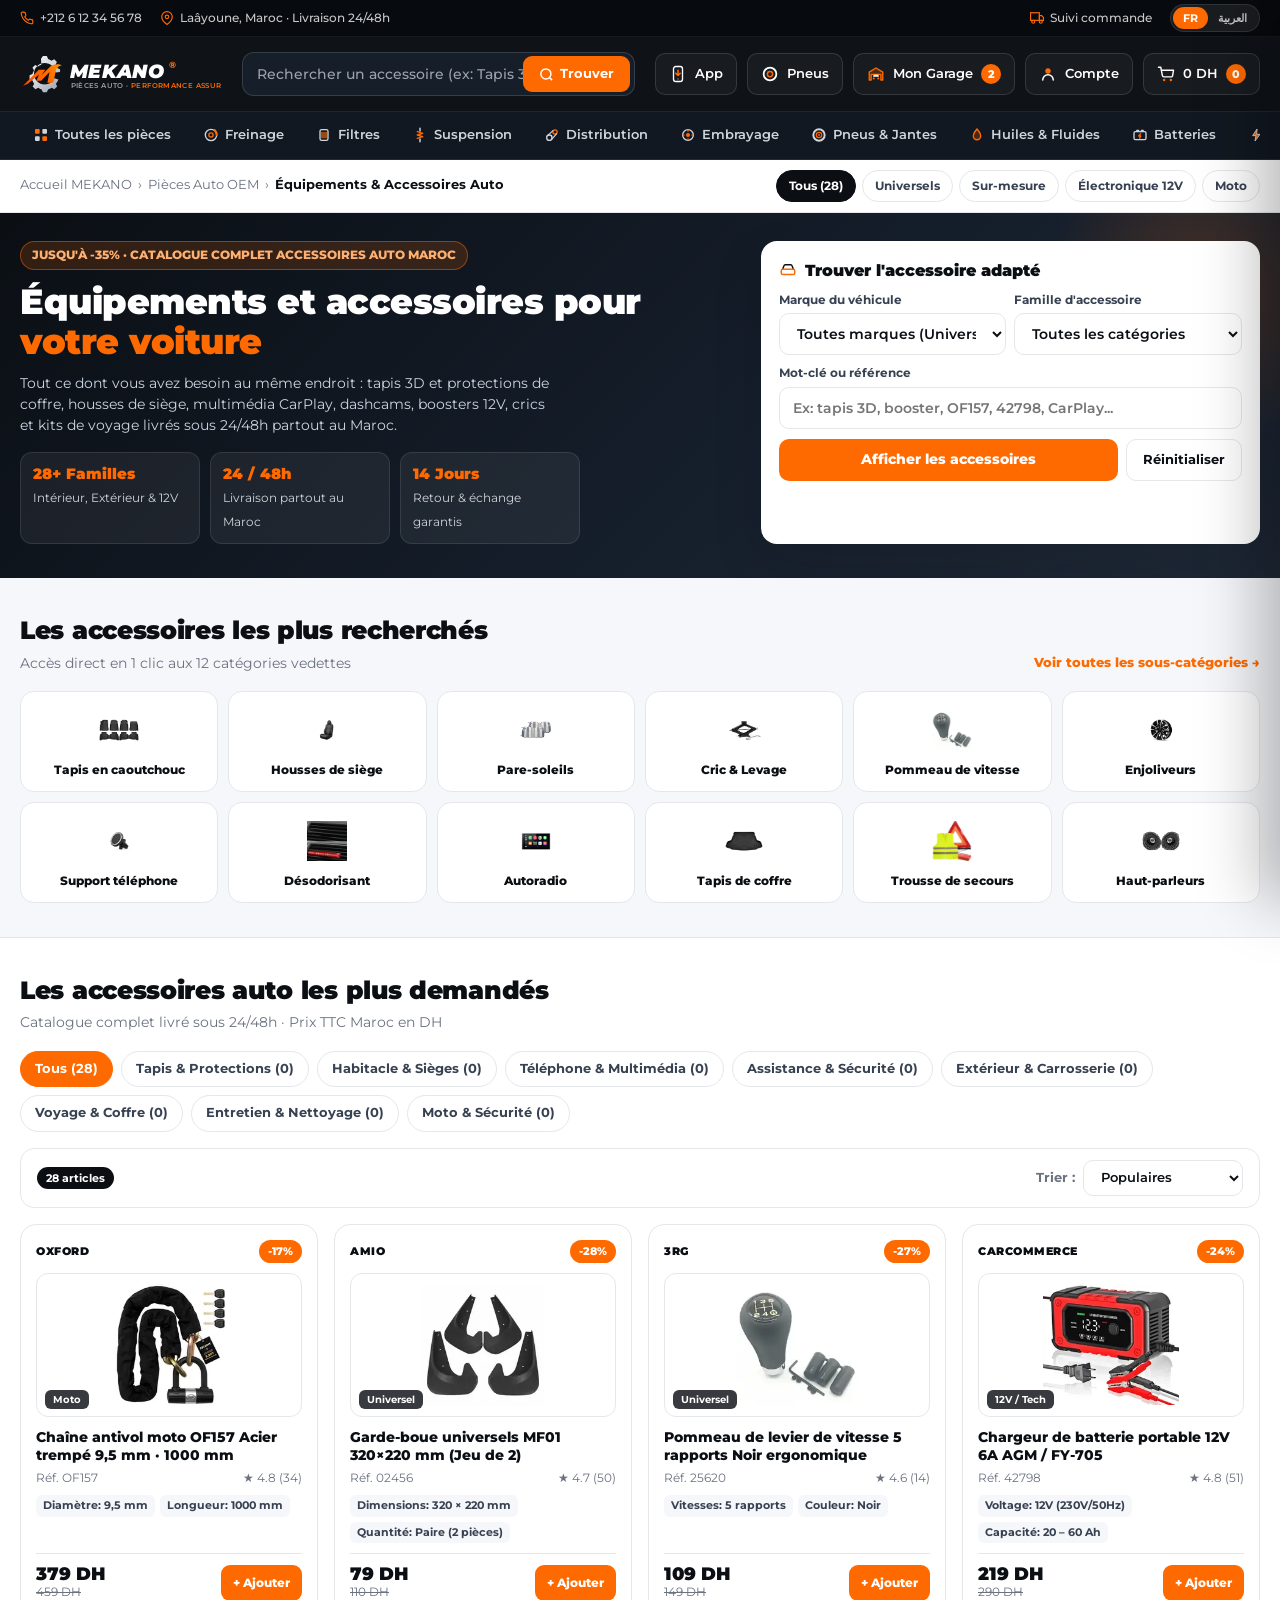
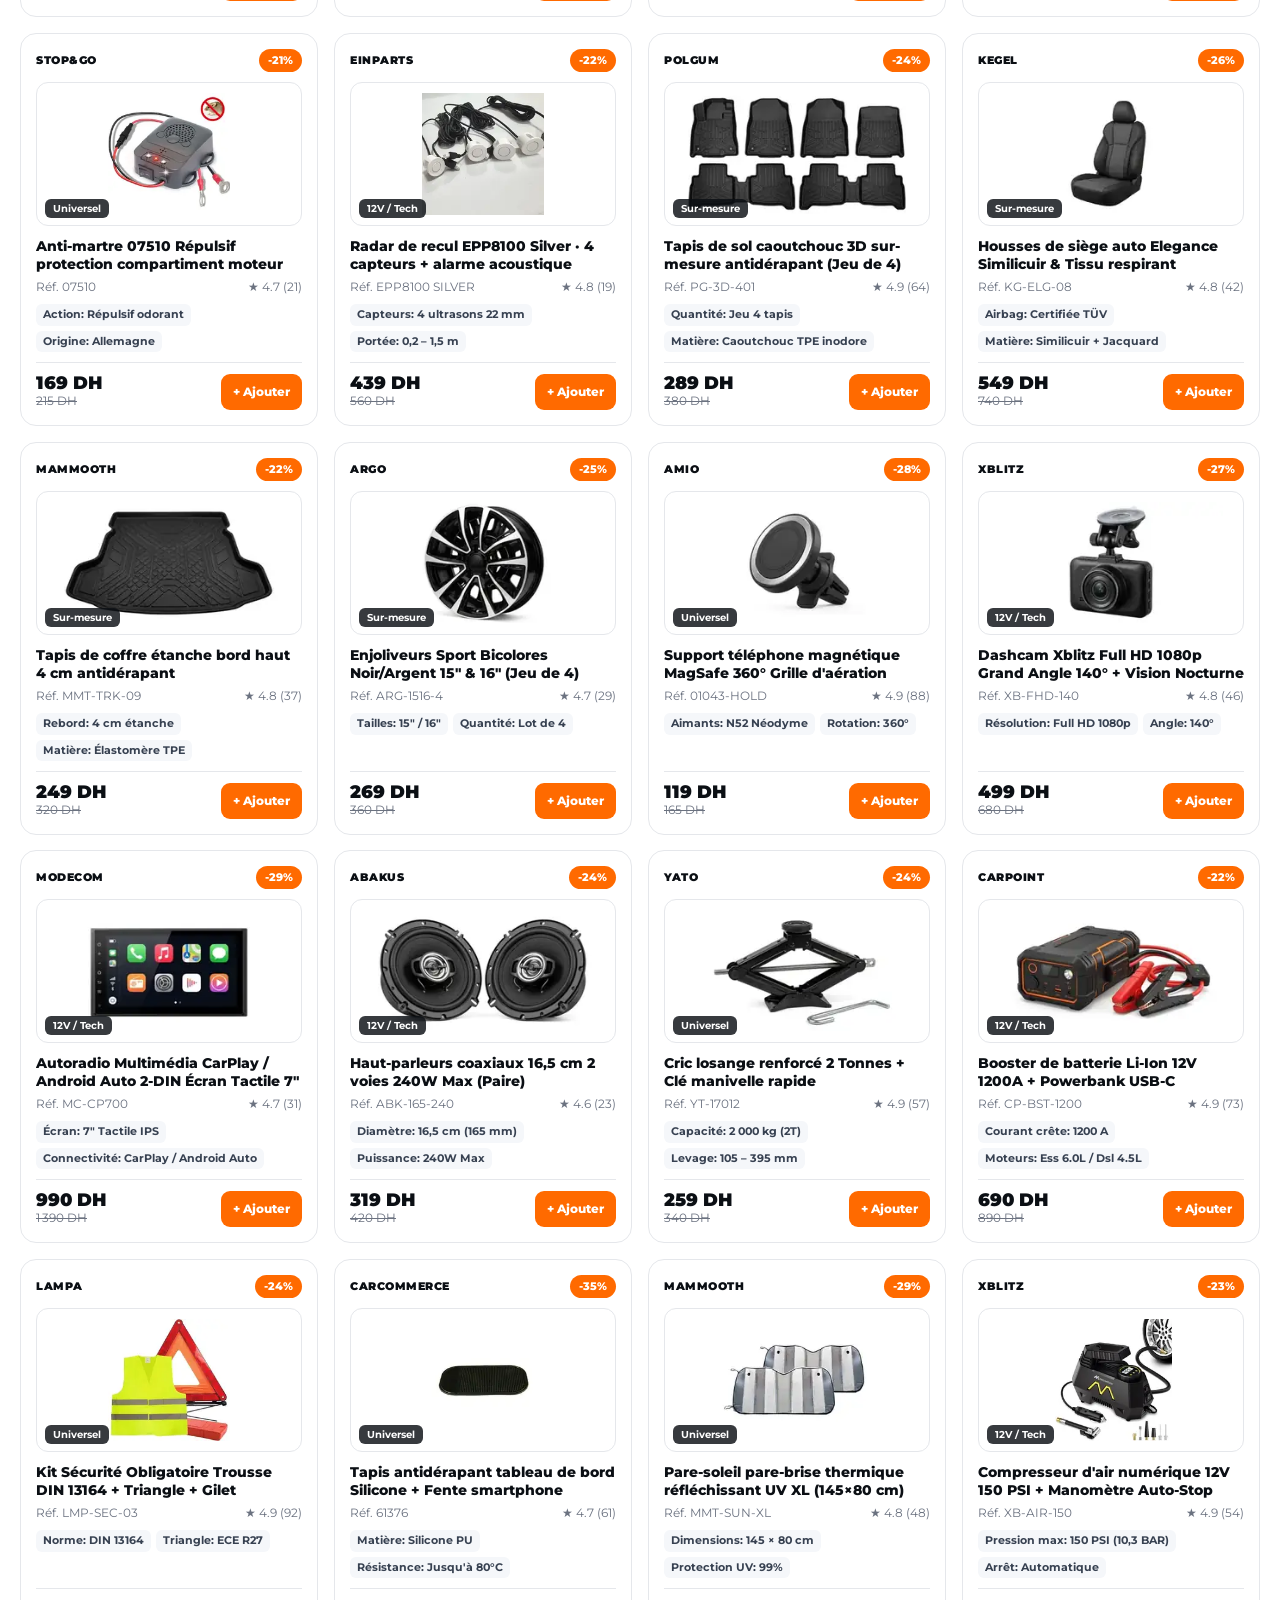
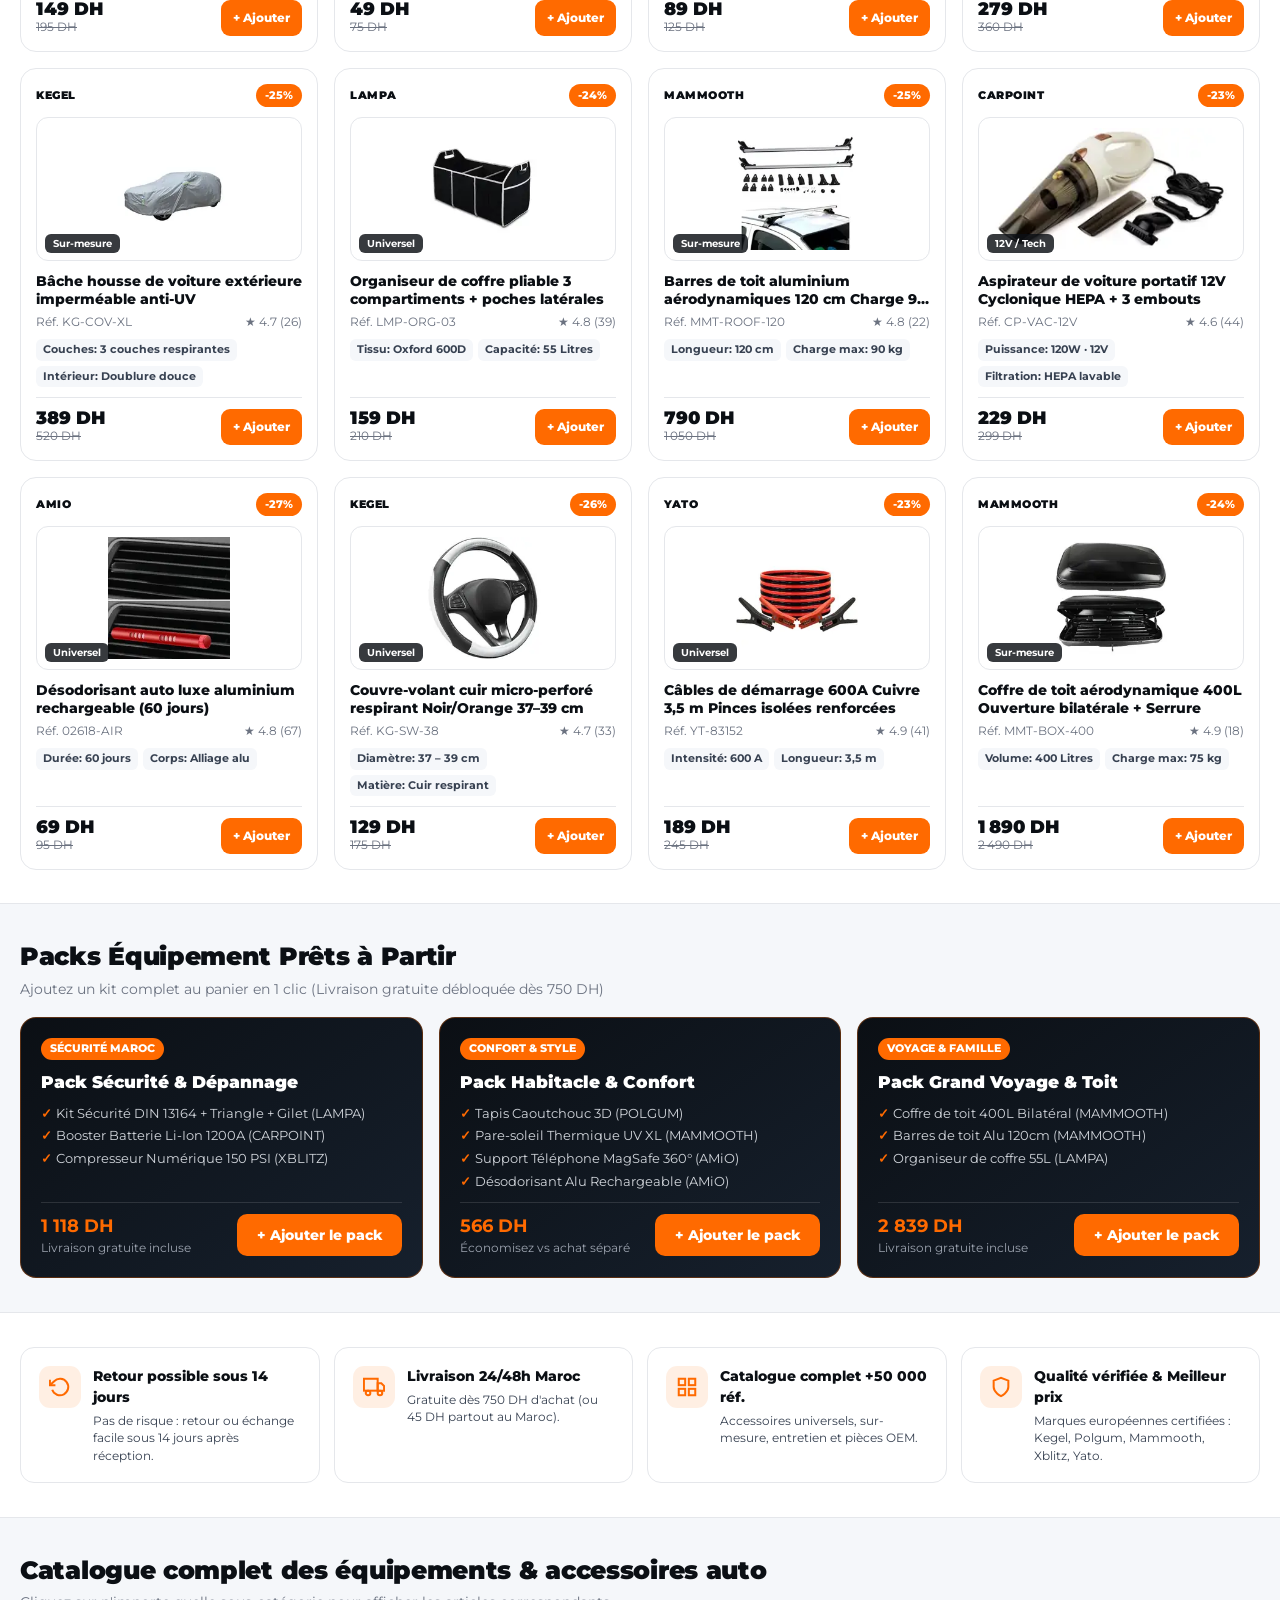
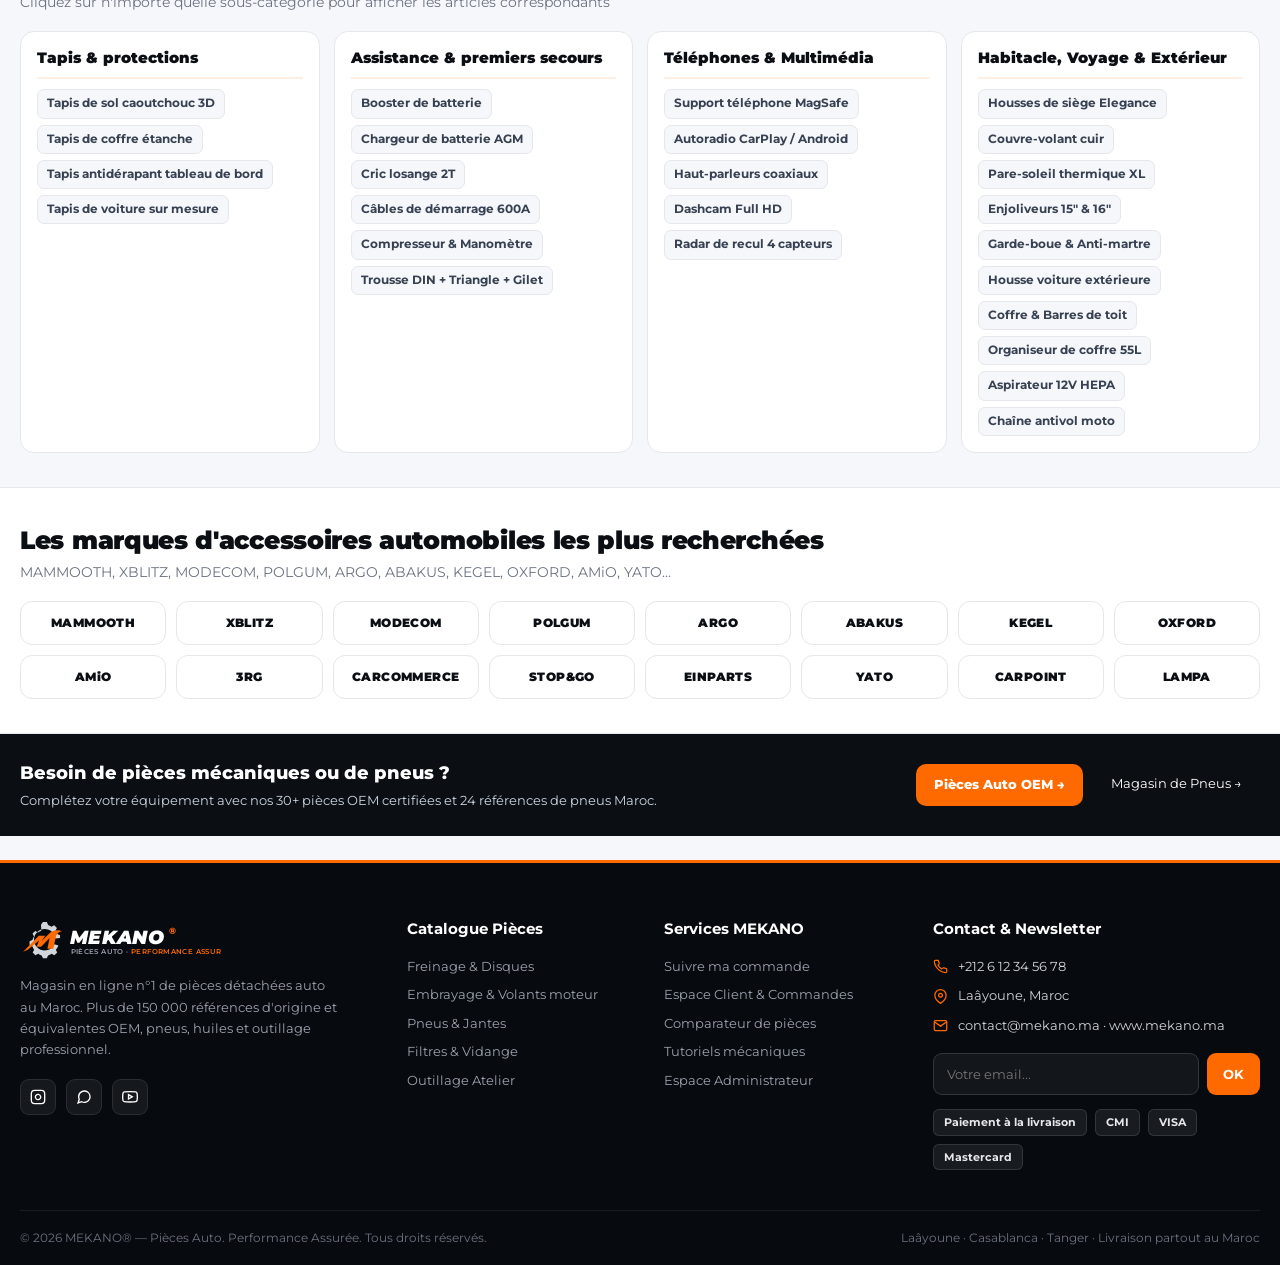
==== accessoires.html @ feb7907d "Add files via upload" ====
<!DOCTYPE html><html lang="fr" dir="ltr"><head><meta charset="UTF-8" /><meta name="viewport" content="width=device-width, initial-scale=1.0, viewport-fit=cover" /><title>MEKANO® Accessoires Auto — Équipements Voiture, Intérieur, Multimédia &amp; Sécurité Maroc</title><meta name="description" content="Boutique en ligne d'accessoires auto au Maroc MEKANO® : tapis caoutchouc 3D, housses de siège, autoradio CarPlay, dashcam, booster batterie, crics, coffres de toit et sécurité routière." /><meta name="theme-color" content="#0B0F14" /><meta name="mobile-web-app-capable" content="yes" /><meta name="apple-mobile-web-app-capable" content="yes" /><meta name="apple-mobile-web-app-status-bar-style" content="black-translucent" /><meta name="apple-mobile-web-app-title" content="MEKANO Accessoires" /><link rel="manifest" href="./manifest.webmanifest" /><link rel="icon" type="image/png" sizes="192x192" href="./assets/icon-192.png" /><link rel="apple-touch-icon" sizes="180x180" href="./assets/apple-touch-icon.png" /><link rel="preconnect" href="https://fonts.googleapis.com" /><link rel="preconnect" href="https://fonts.gstatic.com" crossorigin /><link href="https://fonts.googleapis.com/css2?family=Montserrat:ital,wght@0,400;0,500;0,600;0,700;0,800;0,900;1,800;1,900&family=Tajawal:wght@400;500;700;800&display=swap" rel="stylesheet" media="print" onload="this.media='all'" /><noscript><link href="https://fonts.googleapis.com/css2?family=Montserrat:wght@400;600;700;800;900&family=Tajawal:wght@400;500;700;800&display=swap" rel="stylesheet" /></noscript>
<style>:root{--orange:#FF6A00;--orange-hover:#E65C00;--orange-soft:rgba(255,106,0,0.11);--orange-glow:rgba(255,106,0,0.30);--dark:#0B0F14;--dark-2:#121821;--dark-3:#18212E;--dark-border:rgba(255,255,255,0.10);--bg:#F5F7FA;--surface:#FFFFFF;--text:#0B0F14;--text-2:#374151;--neutral:#6B7280;--border:#E5E7EB;--green:#16A34A;--success:#10B981;--blue:#2563EB;--red:#DC2626;--danger:#EF4444;--radius-sm:8px;--radius-md:12px;--radius-lg:16px;--radius-xl:20px;--shadow-sm:0 2px 8px rgba(11,15,20,0.05);--shadow-md:0 10px 28px rgba(11,15,20,0.08);--shadow-lg:0 20px 50px rgba(11,15,20,0.14);--container:1320px;--font-sans:'Montserrat',-apple-system,BlinkMacSystemFont,'Segoe UI',Roboto,sans-serif;--font-ar:'Tajawal','Montserrat',-apple-system,BlinkMacSystemFont,sans-serif;--ease:0.22s cubic-bezier(0.22,1,0.36,1)}*,*::before,*::after{box-sizing:border-box;margin:0;padding:0}html{scroll-behavior:smooth;-webkit-font-smoothing:antialiased}body{font-family:var(--font-sans);background:var(--bg);color:var(--text);line-height:1.5;overflow-x:hidden}html[dir="rtl"] body{font-family:var(--font-ar)}a{color:inherit;text-decoration:none}button,input,select{font:inherit;color:inherit}img{display:block;max-width:100%}.container{width:100%;max-width:var(--container);margin:0 auto;padding:0 20px}.subnav-ico{display:inline-flex;align-items:center;justify-content:center;width:16px;height:16px;flex-shrink:0}.subnav-ico svg{width:16px;height:16px;display:block}.topbar{background:#070A0E;color:rgba(255,255,255,0.78);font-size:12px;font-weight:500;border-bottom:1px solid rgba(255,255,255,0.06)}.topbar-inner{display:flex;align-items:center;justify-content:space-between;min-height:36px;gap:12px;flex-wrap:wrap}.topbar-left,.topbar-right{display:flex;align-items:center;gap:18px}.topbar-item{display:inline-flex;align-items:center;gap:6px;transition:color var(--ease);cursor:pointer}.topbar-item:hover{color:var(--orange)}.topbar-item svg{width:14px;height:14px;color:var(--orange);flex-shrink:0}.app-bonus-pill{background:rgba(255,106,0,0.16);color:#FF8A33;border:1px solid rgba(255,106,0,0.32);padding:2px 10px;border-radius:999px;font-size:11px;font-weight:700}.lang-toggle{display:inline-flex;background:rgba(255,255,255,0.08);border-radius:999px;padding:2px;border:1px solid rgba(255,255,255,0.10)}.lang-btn{border:none;background:transparent;color:rgba(255,255,255,0.72);font-size:11px;font-weight:700;padding:3px 10px;border-radius:999px;cursor:pointer;transition:all var(--ease)}.lang-btn.active{background:var(--orange);color:#FFFFFF}.navbar{position:sticky;top:0;z-index:120;background:rgba(11,15,20,0.98);backdrop-filter:blur(12px);border-bottom:1px solid var(--dark-border);transition:box-shadow var(--ease)}.navbar.scrolled{box-shadow:0 12px 30px rgba(0,0,0,0.38)}.navbar-main{display:flex;align-items:center;justify-content:space-between;height:74px;gap:20px}.brand-logo{display:inline-flex;align-items:center;flex-shrink:0}.brand-logo-svg{height:42px;width:auto;display:block}.header-search-wrap{flex:1;max-width:560px;position:relative}.header-search-form{display:flex;align-items:center;background:#161E29;border:1.5px solid rgba(255,255,255,0.14);border-radius:12px;height:44px;padding:0 4px 0 14px;transition:border-color var(--ease),box-shadow var(--ease)}.header-search-form:focus-within{border-color:var(--orange);box-shadow:0 0 0 3px rgba(255,106,0,0.18)}.header-search-input{flex:1;background:transparent;border:none;outline:none;color:#FFFFFF;font-size:13.5px;font-weight:500;min-width:0}.header-search-input::placeholder{color:#9CA3AF}.header-search-btn{height:36px;padding:0 16px;border:none;border-radius:9px;background:var(--orange);color:#FFFFFF;font-size:13px;font-weight:700;display:inline-flex;align-items:center;gap:6px;cursor:pointer;transition:background var(--ease)}.header-search-btn:hover{background:var(--orange-hover)}.search-autocomplete{position:absolute;top:calc(100% + 6px);left:0;right:0;background:var(--surface);border-radius:14px;box-shadow:0 22px 50px rgba(0,0,0,0.30);border:1px solid var(--border);z-index:160;display:none;overflow:hidden}.search-autocomplete.open{display:block}.ac-item{display:flex;align-items:center;gap:12px;padding:10px 14px;cursor:pointer;border-bottom:1px solid var(--bg);transition:background 0.15s ease}.ac-item:hover{background:var(--bg)}.ac-item img{width:42px;height:42px;object-fit:contain;border-radius:6px;background:#fff;border:1px solid var(--border);padding:3px}.ac-item-title{font-size:13px;font-weight:700;color:var(--dark)}.ac-item-meta{font-size:11.5px;color:var(--neutral)}.ac-item-price{margin-left:auto;font-size:13.5px;font-weight:800;color:var(--orange);white-space:nowrap}.nav-actions{display:flex;align-items:center;gap:10px;flex-shrink:0}.action-pill{position:relative;height:42px;padding:0 13px;border-radius:10px;border:1px solid rgba(255,255,255,0.12);background:rgba(255,255,255,0.04);color:#FFFFFF;display:inline-flex;align-items:center;gap:8px;font-size:13px;font-weight:600;cursor:pointer;transition:all var(--ease)}.action-pill:hover{border-color:var(--orange);background:rgba(255,106,0,0.14);color:#FFFFFF}.action-pill svg{width:18px;height:18px;color:var(--orange);flex-shrink:0}.badge-count{min-width:20px;height:20px;padding:0 6px;border-radius:999px;background:var(--orange);color:#FFFFFF;font-size:11px;font-weight:800;display:inline-flex;align-items:center;justify-content:center}.subnav{background:var(--dark-2);border-top:1px solid rgba(255,255,255,0.06)}.subnav-list{display:flex;align-items:center;gap:6px;overflow-x:auto;scrollbar-width:none;padding:7px 0;list-style:none}.subnav-list::-webkit-scrollbar{display:none}.subnav-link{display:inline-flex;align-items:center;gap:6px;padding:7px 13px;border-radius:8px;color:#D1D5DB;font-size:12.5px;font-weight:600;white-space:nowrap;transition:all 0.18s ease;cursor:pointer}.subnav-link:hover,.subnav-link.active{background:rgba(255,106,0,0.15);color:#FFFFFF}.subnav-link.promo{color:#FF8A33;font-weight:700}.mobile-menu-btn{display:none}.form-label{display:block;font-size:11.5px;font-weight:700;color:var(--text-2);margin-bottom:4px}.form-select,.form-input{width:100%;height:42px;padding:0 13px;border-radius:10px;border:1.5px solid var(--border);background:#FFFFFF;color:var(--dark);font-size:13.5px;font-weight:600;outline:none;transition:border-color var(--ease),box-shadow var(--ease)}.form-select:focus,.form-input:focus{border-color:var(--orange);box-shadow:0 0 0 3px rgba(255,106,0,0.14)}.btn-primary{height:42px;padding:0 20px;border:none;border-radius:10px;background:var(--orange);color:#FFFFFF;font-size:13.5px;font-weight:800;cursor:pointer;display:inline-flex;align-items:center;justify-content:center;gap:8px;transition:background var(--ease),transform var(--ease)}.btn-primary:hover{background:var(--orange-hover);transform:translateY(-1px)}.btn-ghost{height:42px;padding:0 16px;border:1.5px solid var(--border);border-radius:10px;background:#FFFFFF;color:var(--dark);font-size:13px;font-weight:700;cursor:pointer;display:inline-flex;align-items:center;justify-content:center;gap:6px;transition:border-color var(--ease),color var(--ease)}.btn-ghost:hover{border-color:var(--orange);color:var(--orange)}.badge-brand{display:inline-flex;padding:3px 9px;border-radius:999px;background:var(--dark);color:#fff;font-size:11px;font-weight:700}.badge-discount{display:inline-flex;padding:3px 9px;border-radius:999px;background:var(--orange);color:#fff;font-size:11px;font-weight:800}.modal-md{max-width:580px}.tab-bar{display:flex;gap:8px;border-bottom:1px solid var(--border);padding-bottom:12px;margin-bottom:16px;flex-wrap:wrap}.tab-pill{padding:8px 14px;border-radius:9px;border:1px solid var(--border);background:var(--bg);color:var(--text-2);font-size:12.5px;font-weight:700;cursor:pointer}.tab-pill.active{background:var(--dark);color:#FFFFFF;border-color:var(--dark)}.track-steps{display:grid;grid-template-columns:repeat(5,1fr);gap:8px;margin:18px 0}.track-step{background:var(--bg);border:1.5px solid var(--border);border-radius:10px;padding:10px 8px;text-align:center;font-size:11.5px;font-weight:700;color:var(--neutral)}.track-step.done{border-color:var(--orange);background:var(--orange-soft);color:var(--dark)}.track-step.current{border-color:var(--orange);background:var(--orange);color:#FFFFFF}.order-card-item{border:1px solid var(--border);border-radius:10px;padding:12px 14px;margin-bottom:10px;background:var(--bg)}.footer{background:#070A0E;color:#D1D5DB;padding-top:56px;margin-top:24px;border-top:3px solid var(--orange)}.footer-grid{display:grid;grid-template-columns:1.35fr 0.85fr 0.9fr 1.25fr;gap:34px;padding-bottom:40px;border-bottom:1px solid rgba(255,255,255,0.08)}.footer-about{font-size:13px;color:#9CA3AF;line-height:1.65;margin:14px 0 18px;max-width:320px}.social-row{display:flex;gap:10px}.social-btn{width:36px;height:36px;border-radius:9px;background:rgba(255,255,255,0.06);border:1px solid rgba(255,255,255,0.10);color:#FFFFFF;display:inline-flex;align-items:center;justify-content:center;transition:all var(--ease)}.social-btn:hover{background:var(--orange);border-color:var(--orange);transform:translateY(-2px)}.footer-heading{color:#FFFFFF;font-size:14.5px;font-weight:700;margin-bottom:16px}.footer-links{list-style:none;display:flex;flex-direction:column;gap:9px;font-size:13px}.footer-links a{color:#9CA3AF;transition:color 0.18s ease}.footer-links a:hover{color:var(--orange)}.contact-list{list-style:none;display:flex;flex-direction:column;gap:10px;font-size:13px;margin-bottom:18px}.contact-list li{display:flex;align-items:center;gap:10px}.contact-list svg{width:15px;height:15px;color:var(--orange);flex-shrink:0}.newsletter-form{display:flex;gap:8px}.newsletter-input{flex:1;height:42px;padding:0 13px;border-radius:9px;border:1px solid rgba(255,255,255,0.14);background:rgba(255,255,255,0.05);color:#FFFFFF;font-size:13px;outline:none}.newsletter-input:focus{border-color:var(--orange)}.newsletter-btn{height:42px;padding:0 16px;border:none;border-radius:9px;background:var(--orange);color:#FFFFFF;font-size:13px;font-weight:700;cursor:pointer}.payment-badges{display:flex;gap:8px;flex-wrap:wrap;margin-top:14px}.pay-chip{padding:4px 10px;border-radius:6px;background:rgba(255,255,255,0.07);border:1px solid rgba(255,255,255,0.12);font-size:11px;font-weight:700;color:#E5E7EB}.footer-bottom{padding:18px 0;display:flex;align-items:center;justify-content:space-between;flex-wrap:wrap;gap:12px;font-size:12px;color:#6B7280}.overlay{position:fixed;inset:0;background:rgba(11,15,20,0.65);backdrop-filter:blur(4px);z-index:200;opacity:0;visibility:hidden;transition:all 0.24s ease}.overlay.open{opacity:1;visibility:visible}.cart-drawer{position:fixed;top:0;right:0;width:100%;max-width:430px;height:100vh;background:var(--surface);z-index:210;display:flex;flex-direction:column;transform:translateX(100%);transition:transform 0.3s cubic-bezier(0.22,1,0.36,1);box-shadow:-20px 0 60px rgba(0,0,0,0.28)}html[dir="rtl"] .cart-drawer{right:auto;left:0;transform:translateX(-100%)}.cart-drawer.open{transform:translateX(0)}.drawer-header{padding:18px 22px;background:var(--dark);color:#FFFFFF;display:flex;align-items:center;justify-content:space-between}.drawer-title{font-size:16.5px;font-weight:800}.close-btn{width:34px;height:34px;border-radius:8px;border:1px solid rgba(255,255,255,0.18);background:transparent;color:#FFFFFF;font-size:18px;cursor:pointer;display:inline-flex;align-items:center;justify-content:center}.shipping-meter{padding:12px 22px;background:var(--bg);border-bottom:1px solid var(--border);font-size:12.5px;font-weight:600}.meter-track{height:6px;background:#E5E7EB;border-radius:999px;overflow:hidden;margin-top:7px}.meter-fill{height:100%;background:var(--orange);width:0%;transition:width 0.35s ease}.drawer-body{flex:1;overflow-y:auto;padding:18px 22px}.cart-item{display:flex;gap:13px;padding:13px 0;border-bottom:1px solid var(--border)}.cart-item-img{width:66px;height:66px;border-radius:10px;border:1px solid var(--border);padding:5px;object-fit:contain;background:#fff;flex-shrink:0}.cart-item-name{font-size:13px;font-weight:700;color:var(--dark);margin-bottom:3px}.cart-item-price{font-size:13.5px;font-weight:800;color:var(--orange);margin-bottom:8px}.qty-controls{display:inline-flex;align-items:center;border:1px solid var(--border);border-radius:8px;overflow:hidden}.qty-btn{width:28px;height:28px;border:none;background:var(--bg);font-weight:700;cursor:pointer}.qty-val{padding:0 10px;font-size:13px;font-weight:700}.remove-item{border:none;background:transparent;color:var(--neutral);font-size:12px;cursor:pointer;margin-left:10px}.drawer-footer{padding:18px 22px;border-top:1px solid var(--border);background:#FFFFFF}.subtotal-row{display:flex;justify-content:space-between;margin-bottom:14px;font-size:16px;font-weight:800}.modal{position:fixed;top:50%;left:50%;transform:translate(-50%,-48%) scale(0.96);width:calc(100% - 28px);max-width:680px;max-height:88vh;overflow-y:auto;background:var(--surface);border-radius:var(--radius-xl);z-index:220;padding:26px;box-shadow:0 30px 80px rgba(0,0,0,0.36);opacity:0;visibility:hidden;transition:all 0.24s ease}.modal.open{opacity:1;visibility:visible;transform:translate(-50%,-50%) scale(1)}.toast{position:fixed;bottom:24px;left:50%;transform:translateX(-50%) translateY(90px);background:var(--dark);color:#FFFFFF;padding:12px 22px;border-radius:12px;border-left:4px solid var(--orange);font-size:13.5px;font-weight:600;box-shadow:0 16px 40px rgba(0,0,0,0.3);z-index:300;opacity:0;transition:all 0.3s ease}.toast.show{opacity:1;transform:translateX(-50%) translateY(0)}.install-pill{background:var(--orange);color:#FFFFFF;border:none;height:36px;padding:0 13px;border-radius:9px;font-size:12px;font-weight:700;display:inline-flex;align-items:center;gap:6px;cursor:pointer;white-space:nowrap;box-shadow:0 4px 14px rgba(255,106,0,0.30);transition:all var(--ease)}.install-pill:hover{background:var(--orange-hover);transform:translateY(-1px)}.install-pill svg{width:15px;height:15px;flex-shrink:0}.pwa-banner{position:fixed;bottom:18px;right:18px;z-index:185;background:var(--dark);color:#FFFFFF;border:1px solid rgba(255,106,0,0.45);border-radius:16px;padding:13px 16px;display:none;align-items:center;gap:12px;max-width:360px;box-shadow:0 18px 46px rgba(0,0,0,0.42)}.pwa-banner.visible{display:flex}.pwa-banner-icon{width:44px;height:44px;border-radius:11px;background:#000000;border:1px solid rgba(255,255,255,0.16);display:flex;align-items:center;justify-content:center;flex-shrink:0;overflow:hidden}.pwa-banner-title{font-size:13px;font-weight:800;line-height:1.25}.pwa-banner-sub{font-size:11.5px;color:#9CA3AF;margin-top:2px}.pwa-banner-close{border:none;background:transparent;color:#9CA3AF;font-size:18px;cursor:pointer;padding:2px 4px;line-height:1}.mobile-bottom-nav{display:none;position:fixed;bottom:0;left:0;right:0;z-index:170;background:rgba(255,255,255,0.96);backdrop-filter:blur(12px);-webkit-backdrop-filter:blur(12px);border-top:1px solid var(--border);padding:7px 6px calc(7px + env(safe-area-inset-bottom));box-shadow:0 -8px 26px rgba(11,15,20,0.08)}.mobile-bottom-grid{display:grid;grid-template-columns:repeat(4,1fr);gap:4px}.mb-item{position:relative;display:flex;flex-direction:column;align-items:center;justify-content:center;gap:3px;padding:5px 4px;border:none;background:transparent;color:var(--neutral);font-size:10.5px;font-weight:700;cursor:pointer}.mb-item.active{color:var(--orange)}.mb-item svg{width:21px;height:21px}.mb-badge{position:absolute;top:1px;right:calc(50% - 20px);min-width:17px;height:17px;padding:0 4px;border-radius:999px;background:var(--orange);color:#FFFFFF;font-size:10px;font-weight:800;display:inline-flex;align-items:center;justify-content:center}.acc-top-strip{background:#FFFFFF;border-bottom:1px solid var(--border);padding:10px 0}.acc-top-inner{display:flex;align-items:center;justify-content:space-between;gap:12px;flex-wrap:wrap}.breadcrumb{font-size:12.5px;color:var(--neutral);display:flex;align-items:center;gap:6px;flex-wrap:wrap}.breadcrumb a:hover{color:var(--orange)}.breadcrumb strong{color:var(--dark)}.mode-pills{display:flex;gap:6px;flex-wrap:wrap}.mode-pill{padding:6px 12px;border-radius:999px;border:1.5px solid var(--border);background:#FFFFFF;font-size:12px;font-weight:700;color:var(--text-2);cursor:pointer;transition:all var(--ease)}.mode-pill:hover{border-color:var(--orange);color:var(--orange)}.mode-pill.active{background:var(--dark);color:#FFFFFF;border-color:var(--dark)}.acc-hero{background:linear-gradient(135deg,#0B0F14 0%,#151E2B 58%,#1F2937 100%);color:#FFFFFF;padding:28px 0 34px;position:relative;overflow:hidden}.acc-hero::after{content:"";position:absolute;right:-80px;top:-80px;width:320px;height:320px;background:radial-gradient(circle,rgba(255,106,0,0.22) 0%,transparent 70%);pointer-events:none}.acc-hero-grid{display:grid;grid-template-columns:1.18fr 0.82fr;gap:22px;align-items:stretch;position:relative;z-index:1}.acc-hero-badge{display:inline-flex;align-items:center;gap:6px;padding:5px 11px;border-radius:999px;background:rgba(255,106,0,0.16);border:1px solid rgba(255,106,0,0.45);color:#FFB070;font-size:11.5px;font-weight:800;margin-bottom:12px}.acc-hero-title{font-size:clamp(24px,3vw,35px);font-weight:900;line-height:1.15;margin-bottom:10px;letter-spacing:-0.5px}.acc-hero-title span{color:var(--orange)}.acc-hero-sub{color:#CBD5E1;font-size:14px;max-width:60ch;margin-bottom:16px}.acc-kpis{display:grid;grid-template-columns:repeat(3,1fr);gap:10px;max-width:560px}.acc-kpi{background:rgba(255,255,255,0.06);border:1px solid rgba(255,255,255,0.10);border-radius:12px;padding:10px 12px}.acc-kpi strong{display:block;font-size:15px;font-weight:900;color:var(--orange)}.acc-kpi span{font-size:11.5px;color:#D1D5DB}.acc-finder-box{background:#FFFFFF;color:var(--dark);border-radius:16px;padding:18px;box-shadow:var(--shadow-lg);display:flex;flex-direction:column;gap:10px}.acc-finder-box h2{font-size:15.5px;font-weight:900;display:flex;align-items:center;gap:8px}.acc-finder-row{display:grid;grid-template-columns:1fr 1fr;gap:8px}.section{padding:34px 0}.section-alt{background:#FFFFFF;border-top:1px solid var(--border);border-bottom:1px solid var(--border)}.section-head{display:flex;align-items:flex-end;justify-content:space-between;gap:12px;flex-wrap:wrap;margin-bottom:18px}.section-title{font-size:clamp(19px,2.2vw,25px);font-weight:900;letter-spacing:-0.3px}.section-sub{font-size:13.5px;color:var(--neutral);margin-top:3px}.top-cats-grid{display:grid;grid-template-columns:repeat(6,1fr);gap:10px}.top-cat-card{background:#FFFFFF;border:1.5px solid var(--border);border-radius:14px;padding:14px 10px;text-align:center;cursor:pointer;display:flex;flex-direction:column;align-items:center;gap:8px;transition:transform var(--ease),border-color var(--ease),box-shadow var(--ease)}.top-cat-card:hover,.top-cat-card.active{border-color:var(--orange);transform:translateY(-2px);box-shadow:var(--shadow-sm);background:rgba(255,106,0,0.04)}.top-cat-ico{width:48px;height:48px;border-radius:12px;background:var(--bg);display:grid;place-items:center;color:var(--dark)}.top-cat-card.active .top-cat-ico{background:var(--orange-soft);color:var(--orange)}.top-cat-ico svg{width:28px;height:28px}.top-cat-name{font-size:12px;font-weight:800;line-height:1.25}.family-bar{display:flex;gap:8px;flex-wrap:wrap;margin-bottom:16px}.fam-chip{padding:8px 14px;border-radius:999px;border:1.5px solid var(--border);background:#FFFFFF;font-size:12.5px;font-weight:700;color:var(--text-2);cursor:pointer;transition:all var(--ease)}.fam-chip:hover{border-color:var(--orange);color:var(--orange)}.fam-chip.active{background:var(--orange);border-color:var(--orange);color:#FFFFFF}.catalog-toolbar{display:flex;align-items:center;justify-content:space-between;gap:12px;flex-wrap:wrap;background:#FFFFFF;border:1px solid var(--border);border-radius:14px;padding:11px 16px;margin-bottom:16px}.acc-grid{display:grid;grid-template-columns:repeat(4,1fr);gap:16px}.acc-card{background:#FFFFFF;border:1.5px solid var(--border);border-radius:16px;padding:15px;display:flex;flex-direction:column;cursor:pointer;contain:layout style;transition:transform var(--ease),border-color var(--ease),box-shadow var(--ease)}.acc-card:hover{transform:translateY(-3px);border-color:var(--orange);box-shadow:var(--shadow-md)}.acc-card-top{display:flex;align-items:center;justify-content:space-between;gap:8px;margin-bottom:10px}.acc-maker{font-size:11px;font-weight:900;letter-spacing:0.5px;text-transform:uppercase;color:var(--dark)}.acc-art-box{height:144px;border-radius:12px;background:linear-gradient(180deg,#F8FAFC 0%,#EFF3F8 100%);border:1px solid var(--border);display:flex;align-items:center;justify-content:center;margin-bottom:11px;position:relative;overflow:hidden}.acc-art-box svg{width:92px;height:92px;filter:drop-shadow(0 6px 12px rgba(11,15,20,0.12))}.acc-compat-tag{position:absolute;bottom:7px;left:8px;padding:2px 8px;border-radius:6px;background:rgba(11,15,20,0.82);color:#FFFFFF;font-size:10px;font-weight:700}.acc-title{font-size:13.5px;font-weight:800;line-height:1.35;margin-bottom:5px;display:-webkit-box;-webkit-line-clamp:2;-webkit-box-orient:vertical;overflow:hidden;min-height:37px}.acc-meta{font-size:11.5px;color:var(--neutral);margin-bottom:8px;display:flex;justify-content:space-between;gap:6px}.acc-specs-mini{display:flex;flex-wrap:wrap;gap:5px;margin-bottom:10px}.acc-spec-pill{font-size:10.5px;font-weight:700;background:var(--bg);color:var(--text-2);padding:3px 7px;border-radius:6px}.acc-foot{margin-top:auto;padding-top:10px;border-top:1px solid var(--border);display:flex;align-items:center;justify-content:space-between;gap:8px}.acc-price{font-size:17.5px;font-weight:900;color:var(--dark);line-height:1.1}.acc-old{font-size:11.5px;color:var(--neutral);text-decoration:line-through}.btn-add-sm{height:36px;padding:0 12px;border-radius:9px;border:none;background:var(--orange);color:#FFFFFF;font-size:12px;font-weight:800;cursor:pointer;white-space:nowrap;transition:background var(--ease)}.btn-add-sm:hover{background:var(--orange-hover)}.packs-grid{display:grid;grid-template-columns:repeat(3,1fr);gap:16px}.pack-card{background:linear-gradient(145deg,#0B0F14 0%,#16202D 100%);color:#FFFFFF;border-radius:16px;padding:20px;border:1px solid rgba(255,106,0,0.32);display:flex;flex-direction:column;gap:10px}.pack-tag{align-self:flex-start;font-size:10.5px;font-weight:800;padding:3px 9px;border-radius:999px;background:var(--orange);color:#fff}.pack-card h3{font-size:16.5px;font-weight:900}.pack-list{font-size:12.5px;color:#D1D5DB;list-style:none;display:grid;gap:4px}.pack-list li::before{content:"✓ ";color:var(--orange);font-weight:900}.pack-foot{margin-top:auto;padding-top:10px;border-top:1px solid rgba(255,255,255,0.12);display:flex;align-items:center;justify-content:space-between;gap:10px}.pillars-grid{display:grid;grid-template-columns:repeat(4,1fr);gap:14px}.pillar-card{background:#FFFFFF;border:1px solid var(--border);border-radius:14px;padding:18px;display:flex;gap:12px;align-items:flex-start}.pillar-ico{width:42px;height:42px;border-radius:11px;background:var(--orange-soft);color:var(--orange);display:grid;place-items:center;flex-shrink:0}.pillar-card h3{font-size:14px;font-weight:800;margin-bottom:4px}.pillar-card p{font-size:12px;color:var(--text-2);line-height:1.45}.dir-grid{display:grid;grid-template-columns:repeat(4,1fr);gap:14px}.dir-box{background:#FFFFFF;border:1px solid var(--border);border-radius:14px;padding:16px}.dir-box h3{font-size:14.5px;font-weight:900;margin-bottom:10px;padding-bottom:8px;border-bottom:2px solid var(--orange-soft);display:flex;align-items:center;gap:8px}.dir-links{display:flex;flex-wrap:wrap;gap:6px}.dir-link{padding:5px 9px;border-radius:7px;border:1px solid var(--border);background:var(--bg);font-size:11.5px;font-weight:700;color:var(--text-2);cursor:pointer;transition:all var(--ease)}.dir-link:hover{border-color:var(--orange);color:var(--orange);background:#FFFFFF}.acc-brands-grid{display:grid;grid-template-columns:repeat(8,1fr);gap:10px}.acc-brand-btn{background:#FFFFFF;border:1.5px solid var(--border);border-radius:12px;padding:12px 8px;text-align:center;cursor:pointer;font-weight:900;font-size:12px;letter-spacing:0.4px;color:var(--dark);transition:all var(--ease)}.acc-brand-btn:hover,.acc-brand-btn.active{border-color:var(--orange);background:var(--orange-soft);color:var(--orange-hover)}.mobile-search-drawer{display:none;position:fixed;top:64px;left:0;right:0;z-index:150;background:var(--dark-2);padding:12px 16px;border-bottom:1px solid var(--dark-border);box-shadow:0 12px 30px rgba(0,0,0,0.35)}.mobile-search-drawer.open{display:block}.garage-grid{display:grid;gap:10px;margin-bottom:14px}.garage-item{display:flex;align-items:center;justify-content:space-between;gap:12px;padding:12px 14px;border-radius:12px;border:1.5px solid var(--border);background:var(--bg)}.garage-item.active{border-color:var(--orange);background:var(--orange-soft)}.spec-table{width:100%;border-collapse:collapse;font-size:12.5px;margin-top:8px}.spec-table td{padding:6px 8px;border-bottom:1px solid var(--border)}.spec-table td:first-child{color:var(--neutral);font-weight:600;width:45%}.spec-table td:last-child{font-weight:800;color:var(--dark)}@media (max-width:1120px){.acc-hero-grid{grid-template-columns:1fr}.top-cats-grid{grid-template-columns:repeat(4,1fr)}.acc-grid{grid-template-columns:repeat(3,1fr)}.dir-grid,.pillars-grid{grid-template-columns:repeat(2,1fr)}.acc-brands-grid{grid-template-columns:repeat(4,1fr)}}@media (max-width:960px){.header-search-wrap{display:none}.mobile-menu-btn{display:inline-flex}.footer-grid{grid-template-columns:repeat(2,1fr)}.packs-grid{grid-template-columns:1fr}}@media (max-width:768px){body{padding-bottom:calc(68px + env(safe-area-inset-bottom))}.mobile-bottom-nav{display:block}.navbar-main{height:64px;gap:10px}.brand-logo-svg{height:34px}.action-pill{height:38px;padding:0 10px}.track-steps{grid-template-columns:1fr}.hide-mobile{display:none}.top-cats-grid{grid-template-columns:repeat(3,1fr)}.acc-grid{grid-template-columns:repeat(2,1fr)}.acc-modal-grid{grid-template-columns:1fr !important}}@media (max-width:540px){.container{padding:0 14px}.acc-kpis,.acc-finder-row,.dir-grid,.pillars-grid,.footer-grid{grid-template-columns:1fr}.top-cats-grid{grid-template-columns:repeat(2,1fr)}.acc-grid{grid-template-columns:1fr}.acc-brands-grid{grid-template-columns:repeat(2,1fr)}}.mobile-bottom-grid{grid-template-columns:repeat(5,1fr)!important}.mkn-float-bar{position:fixed;right:18px;bottom:20px;z-index:135;display:flex;align-items:center;gap:8px}[dir=rtl] .mkn-float-bar{right:auto;left:18px}.mkn-float-top{width:40px;height:40px;border-radius:999px;border:1.5px solid var(--border);background:#fff;color:var(--dark);font-size:16px;font-weight:900;cursor:pointer;box-shadow:0 6px 16px rgba(0,0,0,.12);display:none;align-items:center;justify-content:center}.mkn-float-top.show{display:inline-flex}@media(max-width:768px){.mkn-float-bar{bottom:74px;right:12px}[dir=rtl] .mkn-float-bar{left:12px}}body{-webkit-user-select:none;user-select:none}input,textarea,select,[contenteditable],#coSuccessCode,.track-code{-webkit-user-select:text;user-select:text}img{-webkit-user-drag:none;user-drag:none}</style>
</head><body><div class="topbar"><div class="container topbar-inner"><div class="topbar-left"><a href="tel:+212612345678" class="topbar-item"><svg viewBox="0 0 24 24" fill="none" stroke="currentColor" stroke-width="2"><path d="M22 16.92v3a2 2 0 0 1-2.18 2 19.79 19.79 0 0 1-8.63-3.07 19.5 19.5 0 0 1-6-6 19.79 19.79 0 0 1-3.07-8.67A2 2 0 0 1 4.11 2h3a2 2 0 0 1 2 1.72c.127.96.361 1.903.7 2.81a2 2 0 0 1-.45 2.11L8.09 9.91a16 16 0 0 0 6 6l1.27-1.27a2 2 0 0 1 2.11-.45c.907.339 1.85.573 2.81.7A2 2 0 0 1 22 16.92z"/></svg><span>+212 6 12 34 56 78</span></a><span class="topbar-item hide-mobile"><svg viewBox="0 0 24 24" fill="none" stroke="currentColor" stroke-width="2"><path d="M21 10c0 7-9 13-9 13s-9-6-9-13a9 9 0 0 1 18 0z"/><circle cx="12" cy="10" r="3"/></svg><span data-i18n="location">Laâyoune, Maroc · Livraison 24/48h</span></span></div><div class="topbar-right"><button type="button" class="topbar-item" id="topbarTrackBtn" style="background:none;border:none;color:inherit;cursor:pointer;font-family:inherit;font-size:inherit;font-weight:inherit;"><svg viewBox="0 0 24 24" fill="none" stroke="currentColor" stroke-width="2"><rect x="1" y="3" width="15" height="13"/><polygon points="16 8 20 8 23 11 23 16 16 16 16 8"/><circle cx="5.5" cy="18.5" r="2.5"/><circle cx="18.5" cy="18.5" r="2.5"/></svg><span data-i18n="trackOrder">Suivi commande</span></button><div class="lang-toggle"><button type="button" class="lang-btn active" data-lang="fr">FR</button><button type="button" class="lang-btn" data-lang="ar">العربية</button></div></div></div></div><header class="navbar" id="navbar"><div class="container navbar-main"><a href="./index.html" class="brand-logo" aria-label="MEKANO Accueil"><svg class="brand-logo-svg" viewBox="0 0 260 54" fill="none" xmlns="http://www.w3.org/2000/svg"><defs><linearGradient id="gearGrad" x1="6" y1="4" x2="48" y2="50" gradientUnits="userSpaceOnUse"><stop offset="0%" stop-color="#FFFFFF"/><stop offset="55%" stop-color="#D1D5DB"/><stop offset="100%" stop-color="#9CA3AF"/></linearGradient><linearGradient id="mOrange" x1="8" y1="40" x2="54" y2="14" gradientUnits="userSpaceOnUse"><stop offset="0%" stop-color="#FF5500"/><stop offset="55%" stop-color="#FF6A00"/><stop offset="100%" stop-color="#FF9500"/></linearGradient></defs><path d="M27 7.5L29.5 4H34.5L36.2 7.8C37.7 8.3 39.1 9 40.4 9.9L44 8L47.5 11.5L45.6 15.1C46.5 16.4 47.2 17.8 47.7 19.3L51.5 21V24.5L45.5 25.2C44.8 18.2 38.9 12.8 31.8 12.8C24.2 12.8 18 19 18 26.6C18 34.2 24.2 40.4 31.8 40.4C37.3 40.4 42.1 37.1 44.3 32.4L49.5 34.2C48.7 36.2 47.5 38 46.1 39.6L47.8 43.2L44.2 46.7L40.6 44.8C39.2 45.7 37.7 46.4 36.1 46.9L34.5 50.5H29.5L27.8 46.8C26.2 46.3 24.7 45.6 23.4 44.7L19.8 46.6L16.3 43.1L18.2 39.5C17.3 38.2 16.6 36.8 16.1 35.3L12.3 33.6V28.6L16 27C16.4 25.3 17.1 23.8 18 22.4L16.1 18.8L19.6 15.3L23.2 17.2C24.5 16.3 25.9 15.6 27.4 15.1L27 7.5Z" fill="url(#gearGrad)"/><circle cx="31.8" cy="26.6" r="10.8" fill="#0B0F14"/><path d="M4 42L24.2 21.5H32.5L27.5 28.5L39 17.2C44 13.8 50.5 13.5 54 15.8C50.5 16.5 47.6 18.4 46.3 22L42.8 38.2H35.2L38 24.4L27.2 35.8H21.2L24.5 27.6L10 39.5L4 42Z" fill="url(#mOrange)"/><text x="64" y="32" fill="#FFFFFF" font-family="Montserrat, sans-serif" font-weight="900" font-style="italic" font-size="25" letter-spacing="0.8">MEKANO</text><text x="191" y="19" fill="#FF6A00" font-family="Montserrat, sans-serif" font-weight="800" font-size="11">®</text><text x="65" y="45" fill="#9CA3AF" font-family="Montserrat, sans-serif" font-weight="600" font-size="8.5" letter-spacing="0.5">PIÈCES AUTO · <tspan fill="#FF6A00">PERFORMANCE ASSURÉE</tspan></text></svg></a><div class="header-search-wrap"><form class="header-search-form" id="headerSearchForm"><input type="text" class="header-search-input" id="headerSearchInput" placeholder="Rechercher un accessoire (ex: Tapis 3D, Housse, Autoradio, Cric, Booster, Dashcam...)" autocomplete="off" /><button type="submit" class="header-search-btn"><svg width="15" height="15" viewBox="0 0 24 24" fill="none" stroke="currentColor" stroke-width="2.4"><circle cx="11" cy="11" r="8"/><line x1="21" y1="21" x2="16.65" y2="16.65"/></svg><span>Trouver</span></button></form><div class="search-autocomplete" id="searchAutocomplete"></div></div><div class="nav-actions"><button type="button" class="action-pill" id="installAppBtn" aria-label="Installer l'application MEKANO"><svg viewBox="0 0 24 24" fill="none"><rect x="6" y="2" width="12" height="20" rx="3" stroke="#FFFFFF" stroke-width="1.8"/><path d="M12 7v7m0 0-3-3m3 3 3-3" stroke="#FF6A00" stroke-width="2.1" stroke-linecap="round" stroke-linejoin="round"/><circle cx="12" cy="18.5" r="1" fill="#FF6A00"/></svg><span class="hide-mobile" data-i18n="installBtn">App</span></button><a href="./pneus.html" class="action-pill hide-mobile" title="Magasin de Pneus"><svg viewBox="0 0 24 24" fill="none"><circle cx="12" cy="12" r="8.5" stroke="#FFFFFF" stroke-width="2.4"/><circle cx="12" cy="12" r="3.5" stroke="#FF6A00" stroke-width="2"/></svg><span>Pneus</span></a><button type="button" class="action-pill hide-mobile" id="garageBtn"><svg viewBox="0 0 24 24" fill="none"><path d="M3 9.5 12 4l9 5.5V20h-2.5v-7.5h-13V20H3V9.5z" fill="rgba(255,106,0,0.22)" stroke="#FF6A00" stroke-width="1.8" stroke-linejoin="round"/><path d="M8 15.5h8l-.9-2.4H8.9L8 15.5z" fill="#FFFFFF"/><circle cx="9" cy="18" r="1.4" fill="#FF6A00"/><circle cx="15" cy="18" r="1.4" fill="#FF6A00"/></svg><span>Mon Garage</span><span class="badge-count" id="garageCount">2</span></button><button type="button" class="action-pill" id="accountBtn" aria-label="Mon compte client"><svg viewBox="0 0 24 24" fill="none"><circle cx="12" cy="8" r="3.6" fill="#FF6A00"/><path d="M5 20a7 7 0 0 1 14 0" stroke="#FFFFFF" stroke-width="2" stroke-linecap="round"/></svg><span class="hide-mobile" id="accountBtnLabel">Compte</span></button><button type="button" class="action-pill" id="openCartBtn" aria-label="Ouvrir le panier"><svg viewBox="0 0 24 24" fill="none"><path d="M2 3h3l2.2 11.2a2 2 0 0 0 2 1.6h9.6a2 2 0 0 0 2-1.5L22 7H6.5" stroke="#FFFFFF" stroke-width="1.9" stroke-linecap="round" stroke-linejoin="round"/><circle cx="9.5" cy="20" r="1.7" fill="#FF6A00"/><circle cx="18.5" cy="20" r="1.7" fill="#FF6A00"/></svg><span class="hide-mobile" id="headerCartPrice">0 DH</span><span class="badge-count" id="cartCount">0</span></button><button type="button" class="action-pill mobile-menu-btn" id="openSearchBtn" aria-label="Rechercher"><svg viewBox="0 0 24 24" fill="none"><circle cx="10.5" cy="10.5" r="6.8" stroke="#FFFFFF" stroke-width="2"/><path d="M15.8 15.8 21 21" stroke="#FF6A00" stroke-width="2.4" stroke-linecap="round"/></svg></button></div></div><nav class="subnav" aria-label="Navigation catalogue"><div class="container"><ul class="subnav-list"><li><a href="#offres" class="subnav-link" data-cat="Tous"><span class="subnav-ico"><svg viewBox="0 0 24 24" fill="none"><rect x="3" y="3" width="7" height="7" rx="1.5" fill="#FF6A00"/><rect x="14" y="3" width="7" height="7" rx="1.5" fill="currentColor"/><rect x="3" y="14" width="7" height="7" rx="1.5" fill="currentColor"/><rect x="14" y="14" width="7" height="7" rx="1.5" fill="#FF6A00"/></svg></span>Toutes les pièces</a></li><li><a href="./index.html?cat=Freinage#offres" class="subnav-link" data-cat="Freinage"><span class="subnav-ico"><svg viewBox="0 0 24 24" fill="none"><circle cx="12" cy="12" r="8.5" stroke="currentColor" stroke-width="2"/><circle cx="12" cy="12" r="3.2" stroke="#FF6A00" stroke-width="2"/><path d="M17.5 4.5a9.5 9.5 0 0 1 3 7.5" stroke="#FF6A00" stroke-width="3" stroke-linecap="round"/></svg></span>Freinage</a></li><li><a href="./index.html?cat=Filtres#offres" class="subnav-link" data-cat="Filtres"><span class="subnav-ico"><svg viewBox="0 0 24 24" fill="none"><rect x="6" y="4" width="12" height="16" rx="2.5" stroke="currentColor" stroke-width="2"/><path d="M9 8v8M12 8v8M15 8v8" stroke="#FF6A00" stroke-width="1.8" stroke-linecap="round"/></svg></span>Filtres</a></li><li><a href="./index.html?cat=Suspension#offres" class="subnav-link" data-cat="Suspension"><span class="subnav-ico"><svg viewBox="0 0 24 24" fill="none"><path d="M12 2v4m0 12v4" stroke="currentColor" stroke-width="2.2" stroke-linecap="round"/><path d="M8 7l8 2.5-8 2.5 8 2.5-8 2.5" stroke="#FF6A00" stroke-width="2.2" stroke-linecap="round" stroke-linejoin="round"/></svg></span>Suspension</a></li><li><a href="./index.html?cat=Distribution#offres" class="subnav-link" data-cat="Distribution"><span class="subnav-ico"><svg viewBox="0 0 24 24" fill="none"><circle cx="8" cy="16" r="4" stroke="currentColor" stroke-width="2"/><circle cx="16.5" cy="7.5" r="3.2" stroke="#FF6A00" stroke-width="2"/><path d="M5.2 13 14 5M11.2 18.8 19 10" stroke="currentColor" stroke-width="1.8"/></svg></span>Distribution</a></li><li><a href="./index.html?cat=Embrayage#offres" class="subnav-link" data-cat="Embrayage"><span class="subnav-ico"><svg viewBox="0 0 24 24" fill="none"><circle cx="12" cy="12" r="8" stroke="currentColor" stroke-width="2"/><circle cx="12" cy="12" r="3" fill="#FF6A00"/><path d="M12 4v3M12 17v3M4 12h3M17 12h3" stroke="#FF6A00" stroke-width="1.8"/></svg></span>Embrayage</a></li><li><a href="./pneus.html" class="subnav-link" data-cat="Pneus & Jantes"><span class="subnav-ico"><svg viewBox="0 0 24 24" fill="none"><circle cx="12" cy="12" r="8.5" stroke="currentColor" stroke-width="3"/><circle cx="12" cy="12" r="4" stroke="#FF6A00" stroke-width="1.8"/><circle cx="12" cy="12" r="1.4" fill="#FF6A00"/></svg></span>Pneus & Jantes</a></li><li><a href="./index.html?cat=Huiles%20%26%20Lubrifiants#offres" class="subnav-link" data-cat="Huiles & Lubrifiants"><span class="subnav-ico"><svg viewBox="0 0 24 24" fill="none"><path d="M12 3s5.5 6.4 5.5 10.6a5.5 5.5 0 1 1-11 0C6.5 9.4 12 3 12 3z" fill="rgba(255,106,0,0.22)" stroke="#FF6A00" stroke-width="2"/></svg></span>Huiles & Fluides</a></li><li><a href="./index.html?cat=Batteries#offres" class="subnav-link" data-cat="Batteries"><span class="subnav-ico"><svg viewBox="0 0 24 24" fill="none"><rect x="3" y="7" width="18" height="12" rx="2" stroke="currentColor" stroke-width="2"/><path d="M7 5h3M14 5h3" stroke="currentColor" stroke-width="2" stroke-linecap="round"/><path d="M13 10l-3 3.5h3L11.5 17" stroke="#FF6A00" stroke-width="2" stroke-linecap="round" stroke-linejoin="round"/></svg></span>Batteries</a></li><li><a href="./index.html?cat=Allumage#offres" class="subnav-link" data-cat="Allumage"><span class="subnav-ico"><svg viewBox="0 0 24 24" fill="none"><path d="M13.5 3 7 13h5l-1.5 8L18 11h-5l.5-8z" fill="#FF6A00" stroke="currentColor" stroke-width="1.4" stroke-linejoin="round"/></svg></span>Allumage</a></li><li><a href="./index.html?cat=Refroidissement#offres" class="subnav-link" data-cat="Refroidissement"><span class="subnav-ico"><svg viewBox="0 0 24 24" fill="none"><path d="M12 3v18M5.5 6.8l13 10.4M18.5 6.8l-13 10.4" stroke="currentColor" stroke-width="1.9" stroke-linecap="round"/><circle cx="12" cy="12" r="2.6" fill="#FF6A00"/></svg></span>Refroidissement</a></li><li><a href="./index.html?cat=Outillage#offres" class="subnav-link" data-cat="Outillage"><span class="subnav-ico"><svg viewBox="0 0 24 24" fill="none"><path d="M14.7 6.3a1 1 0 0 0 0 1.4l1.6 1.6a1 1 0 0 0 1.4 0l3.77-3.77a6 6 0 0 1-7.94 7.94l-6.91 6.91a2.12 2.12 0 0 1-3-3l6.91-6.91a6 6 0 0 1 7.94-7.94l-3.76 3.76z" stroke="#FF6A00" stroke-width="2" stroke-linecap="round" stroke-linejoin="round"/></svg></span>Outillage</a></li><li><a href="#acc-catalog" class="subnav-link active"><span class="subnav-ico"><svg viewBox="0 0 24 24" fill="none"><path d="M5 11l1.5-4.5A2 2 0 0 1 8.4 5h7.2a2 2 0 0 1 1.9 1.5L19 11" stroke="currentColor" stroke-width="1.9"/><rect x="3" y="11" width="18" height="7" rx="2" stroke="#FF6A00" stroke-width="2"/><circle cx="7.5" cy="14.5" r="1.3" fill="#FF6A00"/><circle cx="16.5" cy="14.5" r="1.3" fill="#FF6A00"/></svg></span>Accessoires</a></li></ul></div></nav></header><div class="mobile-search-drawer" id="mobileSearchDrawer"><form class="header-search-form" id="mobileSearchForm"><input type="text" class="header-search-input" id="mobileSearchInput" placeholder="Tapis 3D, housse, autoradio, booster, cric..." /><button type="submit" class="header-search-btn">Trouver</button></form></div><div class="acc-top-strip"><div class="container acc-top-inner"><div class="breadcrumb"><a href="./index.html">Accueil MEKANO</a><span>›</span><a href="./index.html#offres">Pièces Auto OEM</a><span>›</span><strong>Équipements &amp; Accessoires Auto</strong></div><div class="mode-pills" id="quickModePills"><button type="button" class="mode-pill active" data-qmode="all">Tous (28)</button><button type="button" class="mode-pill" data-qmode="universal">Universels</button><button type="button" class="mode-pill" data-qmode="fitted">Sur-mesure</button><button type="button" class="mode-pill" data-qmode="12v">Électronique 12V</button><button type="button" class="mode-pill" data-qmode="moto">Moto</button></div></div></div><section class="acc-hero"><div class="container acc-hero-grid"><div><div class="acc-hero-badge">JUSQU'À -35% · CATALOGUE COMPLET ACCESSOIRES AUTO MAROC</div><h1 class="acc-hero-title" id="accHeroTitle">Équipements et accessoires pour <span>votre voiture</span></h1><p class="acc-hero-sub">
Tout ce dont vous avez besoin au même endroit : tapis 3D et protections de coffre, housses de siège, multimédia CarPlay, dashcams, boosters 12V, crics et kits de voyage livrés sous 24/48h partout au Maroc.
</p><div class="acc-kpis"><div class="acc-kpi"><strong>28+ Familles</strong><span>Intérieur, Extérieur &amp; 12V</span></div><div class="acc-kpi"><strong>24 / 48h</strong><span>Livraison partout au Maroc</span></div><div class="acc-kpi"><strong>14 Jours</strong><span>Retour &amp; échange garantis</span></div></div></div><div class="acc-finder-box"><h2><svg width="18" height="18" viewBox="0 0 24 24" fill="none"><path d="M5 11l1.5-4.5A2 2 0 0 1 8.4 5h7.2a2 2 0 0 1 1.9 1.5L19 11" stroke="#0B0F14" stroke-width="2"/><rect x="3" y="11" width="18" height="7" rx="2" stroke="#FF6A00" stroke-width="2"/></svg>
Trouver l'accessoire adapté
</h2><div class="acc-finder-row"><div><label class="form-label" for="afBrand">Marque du véhicule</label><select id="afBrand" class="form-select"><option value="">Toutes marques (Universel)</option><option value="Dacia">Dacia (Sandero, Duster, Logan)</option><option value="Renault">Renault (Clio, Mégane, Kangoo)</option><option value="Peugeot">Peugeot (208, 308, 3008)</option><option value="Volkswagen">Volkswagen (Golf, Polo, Tiguan)</option><option value="Toyota">Toyota (Corolla, Hilux, RAV4)</option><option value="Citroën">Citroën (C3, C4, Berlingo)</option><option value="Hyundai">Hyundai (i20, Tucson)</option><option value="Mercedes">Mercedes-Benz</option><option value="BMW">BMW</option><option value="Yamaha">Yamaha / Honda (Moto)</option></select></div><div><label class="form-label" for="afFamily">Famille d'accessoire</label><select id="afFamily" class="form-select"><option value="Tous">Toutes les catégories</option></select></div></div><div><label class="form-label" for="afQuery">Mot-clé ou référence</label><input id="afQuery" class="form-input" placeholder="Ex: tapis 3D, booster, OF157, 42798, CarPlay..." /></div><div style="display:flex;gap:8px;"><button type="button" class="btn-primary" id="afSearchBtn" style="flex:1;">Afficher les accessoires</button><button type="button" class="btn-ghost" id="afResetBtn">Réinitialiser</button></div></div></div></section><section class="section"><div class="container"><div class="section-head"><div><h2 class="section-title">Les accessoires les plus recherchés</h2><p class="section-sub">Accès direct en 1 clic aux 12 catégories vedettes</p></div><a href="#acc-directory" style="font-size:13px;font-weight:800;color:var(--orange);">Voir toutes les sous-catégories →</a></div><div class="top-cats-grid" id="topCatsGrid"></div></div></section><section class="section section-alt" id="acc-catalog"><div class="container"><div class="section-head"><div><h2 class="section-title">Les accessoires auto les plus demandés</h2><p class="section-sub" id="accSummaryText">Catalogue complet livré sous 24/48h · Prix TTC Maroc en DH</p></div></div><div class="family-bar" id="familyBar"></div><div class="catalog-toolbar"><div style="display:flex;align-items:center;gap:10px;flex-wrap:wrap;"><span class="badge-brand" id="accCountBadge">28 articles</span><span id="accActiveFilterLabel" style="font-size:12.5px;font-weight:700;color:var(--orange);"></span><button type="button" class="btn-ghost" id="toolbarResetBtn" style="height:32px;padding:0 10px;font-size:12px;display:none;">Effacer filtres</button></div><div style="display:flex;align-items:center;gap:8px;"><label for="accSort" style="font-size:12.5px;font-weight:700;color:var(--neutral);">Trier :</label><select id="accSort" class="form-select" style="width:auto;height:36px;font-size:12.5px;"><option value="default">Populaires</option><option value="price-asc">Prix croissant</option><option value="price-desc">Prix décroissant</option><option value="rating">Mieux notés</option><option value="discount">Meilleure remise</option></select></div></div><div class="acc-grid" id="accGrid"></div></div></section><section class="section"><div class="container"><div class="section-head"><div><h2 class="section-title">Packs Équipement Prêts à Partir</h2><p class="section-sub">Ajoutez un kit complet au panier en 1 clic (Livraison gratuite débloquée dès 750 DH)</p></div></div><div class="packs-grid"><article class="pack-card"><span class="pack-tag">SÉCURITÉ MAROC</span><h3>Pack Sécurité &amp; Dépannage</h3><ul class="pack-list"><li>Kit Sécurité DIN 13164 + Triangle + Gilet (LAMPA)</li><li>Booster Batterie Li-Ion 1200A (CARPOINT)</li><li>Compresseur Numérique 150 PSI (XBLITZ)</li></ul><div class="pack-foot"><div><strong style="font-size:18px;color:var(--orange);">1 118 DH</strong><span style="font-size:11.5px;color:#9CA3AF;display:block;">Livraison gratuite incluse</span></div><button type="button" class="btn-primary" data-pack="217,216,220">+ Ajouter le pack</button></div></article><article class="pack-card"><span class="pack-tag">CONFORT &amp; STYLE</span><h3>Pack Habitacle &amp; Confort</h3><ul class="pack-list"><li>Tapis Caoutchouc 3D (POLGUM)</li><li>Pare-soleil Thermique UV XL (MAMMOOTH)</li><li>Support Téléphone MagSafe 360° (AMiO)</li><li>Désodorisant Alu Rechargeable (AMiO)</li></ul><div class="pack-foot"><div><strong style="font-size:18px;color:var(--orange);">566 DH</strong><span style="font-size:11.5px;color:#9CA3AF;display:block;">Économisez vs achat séparé</span></div><button type="button" class="btn-primary" data-pack="207,219,211,225">+ Ajouter le pack</button></div></article><article class="pack-card"><span class="pack-tag">VOYAGE &amp; FAMILLE</span><h3>Pack Grand Voyage &amp; Toit</h3><ul class="pack-list"><li>Coffre de toit 400L Bilatéral (MAMMOOTH)</li><li>Barres de toit Alu 120cm (MAMMOOTH)</li><li>Organiseur de coffre 55L (LAMPA)</li></ul><div class="pack-foot"><div><strong style="font-size:18px;color:var(--orange);">2 839 DH</strong><span style="font-size:11.5px;color:#9CA3AF;display:block;">Livraison gratuite incluse</span></div><button type="button" class="btn-primary" data-pack="228,223,222">+ Ajouter le pack</button></div></article></div></div></section><section class="section section-alt"><div class="container"><div class="pillars-grid"><div class="pillar-card"><div class="pillar-ico"><svg width="22" height="22" viewBox="0 0 24 24" fill="none" stroke="currentColor" stroke-width="2.2"><polyline points="1 4 1 10 7 10"/><path d="M3.51 15a9 9 0 1 0 2.13-9.36L1 10"/></svg></div><div><h3>Retour possible sous 14 jours</h3><p>Pas de risque : retour ou échange facile sous 14 jours après réception.</p></div></div><div class="pillar-card"><div class="pillar-ico"><svg width="22" height="22" viewBox="0 0 24 24" fill="none" stroke="currentColor" stroke-width="2.2"><rect x="1" y="3" width="15" height="13"/><polygon points="16 8 20 8 23 11 23 16 16 16 16 8"/><circle cx="5.5" cy="18.5" r="2.5"/><circle cx="18.5" cy="18.5" r="2.5"/></svg></div><div><h3>Livraison 24/48h Maroc</h3><p>Gratuite dès 750 DH d'achat (ou 45 DH partout au Maroc).</p></div></div><div class="pillar-card"><div class="pillar-ico"><svg width="22" height="22" viewBox="0 0 24 24" fill="none" stroke="currentColor" stroke-width="2.2"><rect x="3" y="3" width="7" height="7"/><rect x="14" y="3" width="7" height="7"/><rect x="3" y="14" width="7" height="7"/><rect x="14" y="14" width="7" height="7"/></svg></div><div><h3>Catalogue complet +50 000 réf.</h3><p>Accessoires universels, sur-mesure, entretien et pièces OEM.</p></div></div><div class="pillar-card"><div class="pillar-ico"><svg width="22" height="22" viewBox="0 0 24 24" fill="none" stroke="currentColor" stroke-width="2.2"><path d="M12 22s8-4 8-10V5l-8-3-8 3v7c0 6 8 10 8 10z"/></svg></div><div><h3>Qualité vérifiée &amp; Meilleur prix</h3><p>Marques européennes certifiées : Kegel, Polgum, Mammooth, Xblitz, Yato.</p></div></div></div></div></section><section class="section" id="acc-directory"><div class="container"><div class="section-head"><div><h2 class="section-title">Catalogue complet des équipements &amp; accessoires auto</h2><p class="section-sub">Cliquez sur n'importe quelle sous-catégorie pour afficher les articles correspondants</p></div></div><div class="dir-grid" id="dirGrid"></div></div></section><section class="section section-alt" id="acc-brands"><div class="container"><div class="section-head"><div><h2 class="section-title">Les marques d'accessoires automobiles les plus recherchées</h2><p class="section-sub">MAMMOOTH, XBLITZ, MODECOM, POLGUM, ARGO, ABAKUS, KEGEL, OXFORD, AMiO, YATO...</p></div></div><div class="acc-brands-grid" id="accBrandsGrid"></div></div></section><section class="section" style="padding:26px 0;background:var(--dark);color:#fff;"><div class="container" style="display:flex;align-items:center;justify-content:space-between;gap:16px;flex-wrap:wrap;"><div><h3 style="font-size:18px;font-weight:800;margin-bottom:4px;">Besoin de pièces mécaniques ou de pneus ?</h3><p style="font-size:13px;color:#CBD5E1;">Complétez votre équipement avec nos 30+ pièces OEM certifiées et 24 références de pneus Maroc.</p></div><div style="display:flex;gap:10px;flex-wrap:wrap;"><a href="./index.html#offres" class="btn-primary" style="padding:10px 18px;font-size:13px;">Pièces Auto OEM →</a><a href="./pneus.html" class="btn-outline" style="padding:10px 18px;font-size:13px;color:#fff;border-color:#475569;">Magasin de Pneus →</a></div></div></section><footer class="footer" id="footer"><div class="container"><div class="footer-grid"><div><svg class="brand-logo-svg" viewBox="0 0 260 54" fill="none" xmlns="http://www.w3.org/2000/svg"><path d="M27 7.5L29.5 4H34.5L36.2 7.8C37.7 8.3 39.1 9 40.4 9.9L44 8L47.5 11.5L45.6 15.1C46.5 16.4 47.2 17.8 47.7 19.3L51.5 21V24.5L45.5 25.2C44.8 18.2 38.9 12.8 31.8 12.8C24.2 12.8 18 19 18 26.6C18 34.2 24.2 40.4 31.8 40.4C37.3 40.4 42.1 37.1 44.3 32.4L49.5 34.2C48.7 36.2 47.5 38 46.1 39.6L47.8 43.2L44.2 46.7L40.6 44.8C39.2 45.7 37.7 46.4 36.1 46.9L34.5 50.5H29.5L27.8 46.8C26.2 46.3 24.7 45.6 23.4 44.7L19.8 46.6L16.3 43.1L18.2 39.5C17.3 38.2 16.6 36.8 16.1 35.3L12.3 33.6V28.6L16 27C16.4 25.3 17.1 23.8 18 22.4L16.1 18.8L19.6 15.3L23.2 17.2C24.5 16.3 25.9 15.6 27.4 15.1L27 7.5Z" fill="#D1D5DB"/><circle cx="31.8" cy="26.6" r="10.8" fill="#070A0E"/><path d="M4 42L24.2 21.5H32.5L27.5 28.5L39 17.2C44 13.8 50.5 13.5 54 15.8C50.5 16.5 47.6 18.4 46.3 22L42.8 38.2H35.2L38 24.4L27.2 35.8H21.2L24.5 27.6L10 39.5L4 42Z" fill="#FF6A00"/><text x="64" y="32" fill="#FFFFFF" font-family="Montserrat, sans-serif" font-weight="900" font-style="italic" font-size="25" letter-spacing="0.8">MEKANO</text><text x="191" y="19" fill="#FF6A00" font-family="Montserrat, sans-serif" font-weight="800" font-size="11">®</text><text x="65" y="45" fill="#9CA3AF" font-family="Montserrat, sans-serif" font-weight="600" font-size="8.5" letter-spacing="0.5">PIÈCES AUTO · <tspan fill="#FF6A00">PERFORMANCE ASSURÉE</tspan></text></svg><p class="footer-about">
Magasin en ligne n°1 de pièces détachées auto au Maroc. Plus de 150 000 références d'origine et équivalentes OEM, pneus, huiles et outillage professionnel.
</p><div class="social-row"><a href="#footer" class="social-btn" aria-label="Instagram"><svg width="16" height="16" viewBox="0 0 24 24" fill="none" stroke="currentColor" stroke-width="2"><rect x="2" y="2" width="20" height="20" rx="5"/><path d="M16 11.37A4 4 0 1 1 12.63 8 4 4 0 0 1 16 11.37z"/><line x1="17.5" y1="6.5" x2="17.51" y2="6.5"/></svg></a><a href="#footer" class="social-btn" aria-label="WhatsApp"><svg width="16" height="16" viewBox="0 0 24 24" fill="none" stroke="currentColor" stroke-width="2"><path d="M21 11.5a8.38 8.38 0 0 1-.9 3.8 8.5 8.5 0 0 1-7.6 4.7 8.38 8.38 0 0 1-3.8-.9L3 21l1.9-5.7a8.38 8.38 0 0 1-.9-3.8 8.5 8.5 0 0 1 4.7-7.6 8.38 8.38 0 0 1 3.8-.9h.5a8.48 8.48 0 0 1 8 8v.5z"/></svg></a><a href="#footer" class="social-btn" aria-label="YouTube"><svg width="16" height="16" viewBox="0 0 24 24" fill="none" stroke="currentColor" stroke-width="2"><path d="M22.54 6.42a2.78 2.78 0 0 0-1.94-2C18.88 4 12 4 12 4s-6.88 0-8.6.46a2.78 2.78 0 0 0-1.94 2A29 29 0 0 0 1 11.75a29 29 0 0 0 .46 5.33A2.78 2.78 0 0 0 3.4 19c1.72.46 8.6.46 8.6.46s6.88 0 8.6-.46a2.78 2.78 0 0 0 1.94-2 29 29 0 0 0 .46-5.25 29 29 0 0 0-.46-5.33z"/><polygon points="9.75 15.02 15.5 11.75 9.75 8.48 9.75 15.02"/></svg></a></div></div><div><h4 class="footer-heading">Catalogue Pièces</h4><ul class="footer-links"><li><a href="./index.html?cat=Freinage#offres">Freinage & Disques</a></li><li><a href="./index.html?cat=Embrayage#offres">Embrayage & Volants moteur</a></li><li><a href="./pneus.html">Pneus & Jantes</a></li><li><a href="./index.html?cat=Filtres#offres">Filtres & Vidange</a></li><li><a href="./index.html?cat=Outillage#offres">Outillage Atelier</a></li></ul></div><div><h4 class="footer-heading">Services MEKANO</h4><ul class="footer-links"><li><a href="#suivi" id="footerTrackLink">Suivre ma commande</a></li><li><a href="#compte" id="footerAccountLink">Espace Client & Commandes</a></li><li><a href="./index.html?compare=1" id="footerCompareLink">Comparateur de pièces</a></li><li><a href="#acc-directory">Tutoriels mécaniques</a></li><li><a href="./index.html?admin=1" id="footerAdminLink">Espace Administrateur</a></li></ul></div><div><h4 class="footer-heading">Contact & Newsletter</h4><ul class="contact-list"><li><svg viewBox="0 0 24 24" fill="none" stroke="currentColor" stroke-width="2"><path d="M22 16.92v3a2 2 0 0 1-2.18 2 19.79 19.79 0 0 1-8.63-3.07 19.5 19.5 0 0 1-6-6 19.79 19.79 0 0 1-3.07-8.67A2 2 0 0 1 4.11 2h3a2 2 0 0 1 2 1.72c.127.96.361 1.903.7 2.81a2 2 0 0 1-.45 2.11L8.09 9.91a16 16 0 0 0 6 6l1.27-1.27a2 2 0 0 1 2.11-.45c.907.339 1.85.573 2.81.7A2 2 0 0 1 22 16.92z"/></svg><span>+212 6 12 34 56 78</span></li><li><svg viewBox="0 0 24 24" fill="none" stroke="currentColor" stroke-width="2"><path d="M21 10c0 7-9 13-9 13s-9-6-9-13a9 9 0 0 1 18 0z"/><circle cx="12" cy="10" r="3"/></svg><span>Laâyoune, Maroc</span></li><li><svg viewBox="0 0 24 24" fill="none" stroke="currentColor" stroke-width="2"><path d="M4 4h16c1.1 0 2 .9 2 2v12c0 1.1-.9 2-2 2H4c-1.1 0-2-.9-2-2V6c0-1.1.9-2 2-2z"/><polyline points="22,6 12,13 2,6"/></svg><span>contact@mekano.ma · www.mekano.ma</span></li></ul><form class="newsletter-form" id="newsletterForm"><input type="email" class="newsletter-input" id="newsletterEmail" placeholder="Votre email..." required /><button type="submit" class="newsletter-btn">OK</button></form><div class="payment-badges"><span class="pay-chip">Paiement à la livraison</span><span class="pay-chip">CMI</span><span class="pay-chip">VISA</span><span class="pay-chip">Mastercard</span></div></div></div><div class="footer-bottom"><span>© 2026 MEKANO® — Pièces Auto. Performance Assurée. Tous droits réservés.</span><span>Laâyoune · Casablanca · Tanger · Livraison partout au Maroc</span></div></div></footer><div class="overlay" id="overlay"></div><aside class="cart-drawer" id="cartDrawer" aria-label="Panier MEKANO"><div class="drawer-header"><div class="drawer-title">Votre Panier (<span id="drawerCount">0</span>)</div><button type="button" class="close-btn" id="closeCartBtn">&times;</button></div><div class="shipping-meter"><span id="shippingText">Ajoutez 750 DH pour profiter de la livraison gratuite</span><div class="meter-track"><div class="meter-fill" id="shippingFill"></div></div></div><div class="drawer-body" id="cartItemsBody"></div><div class="drawer-footer"><div class="coupon-row" style="display:flex;gap:6px;margin-bottom:8px;"><input type="text" id="couponInput" class="form-input" placeholder="Code promo (MEKANO10)" style="height:34px;font-size:12px;text-transform:uppercase;flex:1;" /><button type="button" id="applyCouponBtn" class="btn-outline" style="height:34px;padding:0 12px;font-size:12px;font-weight:800;white-space:nowrap;">OK</button></div><div id="couponInfoRow" style="display:none;justify-content:space-between;font-size:12px;color:#059669;font-weight:700;margin-bottom:6px;"><span id="couponLabel"></span><span id="couponDiscountVal"></span></div><div class="subtotal-row"><span>Total TTC</span><div style="display:flex;align-items:center;gap:10px;"><button type="button" id="clearCartBtn" style="border:none;background:none;color:var(--neutral);font-size:11.5px;font-weight:700;cursor:pointer;text-decoration:underline;">Vider</button><span id="cartTotal">0 DH</span></div></div><button type="button" class="btn-primary" style="width:100%;" id="openCheckoutBtn">Valider ma commande</button><button type="button" id="waOrderBtn" style="width:100%;margin-top:8px;height:40px;border-radius:10px;border:1.5px solid var(--border);background:#FFFFFF;color:var(--dark);font-weight:800;font-size:13px;display:flex;align-items:center;justify-content:center;gap:8px;cursor:pointer;"><svg width="16" height="16" viewBox="0 0 24 24" fill="none" stroke="currentColor" stroke-width="2"><path d="M21 11.5a8.38 8.38 0 0 1-.9 3.8 8.5 8.5 0 0 1-7.6 4.7 8.38 8.38 0 0 1-3.8-.9L3 21l1.9-5.7a8.38 8.38 0 0 1-.9-3.8 8.5 8.5 0 0 1 4.7-7.6 8.38 8.38 0 0 1 3.8-.9h.5a8.48 8.48 0 0 1 8 8v.5z"/></svg><span id="waOrderText">Commander via WhatsApp</span></button></div></aside><div class="modal" id="accModal" role="dialog" aria-modal="true" aria-label="Détails accessoire"><div style="display:flex;justify-content:space-between;align-items:center;margin-bottom:12px;"><span id="amMaker" style="font-size:12px;font-weight:900;color:var(--orange);text-transform:uppercase;"></span><button type="button" class="close-btn" id="closeAccModal" style="color:var(--dark);border-color:var(--border);">&times;</button></div><div class="acc-modal-grid" style="display:grid;grid-template-columns:200px 1fr;gap:18px;align-items:start;"><div id="amArtBox" class="acc-art-box" style="height:200px;margin:0;"></div><div><h3 id="amTitle" style="font-size:18px;font-weight:900;margin-bottom:6px;"></h3><div id="amCompat" style="font-size:12.5px;color:var(--neutral);margin-bottom:8px;"></div><p id="amDesc" style="font-size:13px;color:var(--text-2);line-height:1.5;margin-bottom:10px;"></p><div id="amPriceRow" style="margin-bottom:12px;"></div><div style="display:flex;gap:8px;flex-wrap:wrap;margin-bottom:12px;"><button type="button" class="btn-primary" id="amAdd1">+ Ajouter au panier</button><button type="button" class="btn-ghost" id="amAdd2">+2 Unités</button><button type="button" class="btn-ghost" id="amFavBtn">♡ Favoris</button></div><table class="spec-table" id="amSpecTable"></table></div></div></div><div class="modal modal-md" id="garageModal" role="dialog" aria-modal="true" aria-label="Mon Garage MEKANO"><div style="display:flex;align-items:center;justify-content:space-between;margin-bottom:14px;"><div><span style="font-size:11px;font-weight:800;color:var(--orange);text-transform:uppercase;">Véhicules Enregistrés</span><h3 style="font-size:18px;font-weight:800;">Mon Garage MEKANO®</h3></div><button type="button" class="close-btn" id="closeGarageModal" style="color:var(--dark);border-color:var(--border);">&times;</button></div><div class="garage-grid" id="garageModalList"></div><form id="garageAddForm" style="background:var(--bg);border:1px solid var(--border);border-radius:12px;padding:14px;display:grid;gap:10px;"><strong style="font-size:13.5px;">Ajouter un véhicule au garage</strong><div style="display:grid;grid-template-columns:1fr 1fr;gap:8px;"><select id="gmMake" class="form-select" required><option value="">Constructeur</option><option>Dacia</option><option>Renault</option><option>Peugeot</option><option>Volkswagen</option><option>Toyota</option><option>Citroën</option><option>Hyundai</option><option>Mercedes</option><option>BMW</option><option>Yamaha</option></select><input id="gmModel" class="form-input" placeholder="Modèle (ex: Duster, Golf 7)" required /></div><div style="display:grid;grid-template-columns:1fr 1fr;gap:8px;"><input id="gmYear" class="form-input" placeholder="Année (ex: 2022)" required /><input id="gmEngine" class="form-input" placeholder="Motorisation (ex: 1.5 dCi)" required /></div><button type="submit" class="btn-primary">Enregistrer &amp; filtrer les accessoires</button></form></div><div class="modal modal-md" id="checkoutModal" role="dialog" aria-modal="true" aria-label="Finaliser ma commande"><div style="display:flex;align-items:center;justify-content:space-between;margin-bottom:14px;"><h3 style="font-size:19px;font-weight:800;" id="checkoutModalTitle">Finaliser ma commande</h3><button type="button" class="close-btn" id="closeCheckoutModal" style="color:var(--dark);border-color:var(--border);">&times;</button></div><form id="checkoutForm" style="display:flex;flex-direction:column;gap:11px;"><div style="display:grid;grid-template-columns:1fr 1fr;gap:10px;"><div><label class="form-label">Nom complet</label><input type="text" class="form-input" id="coName" placeholder="Ex: Youssef El Amrani" required /></div><div><label class="form-label">Téléphone Maroc</label><input type="tel" class="form-input" id="coPhone" placeholder="+212 6 XX XX XX XX" required /></div></div><div style="display:grid;grid-template-columns:1fr 1fr;gap:10px;"><div><label class="form-label">Ville de livraison</label><select class="form-select" id="coCity" required><option value="Laâyoune">Laâyoune</option><option value="Casablanca">Casablanca</option><option value="Rabat">Rabat</option><option value="Tanger">Tanger</option><option value="Marrakech">Marrakech</option><option value="Agadir">Agadir</option><option value="Fès">Fès</option><option value="Meknès">Meknès</option><option value="Oujda">Oujda</option><option value="Kénitra">Kénitra</option><option value="Dakhla">Dakhla</option></select></div><div><label class="form-label">Mode de paiement</label><select class="form-select" id="coPayment" required><option value="Paiement à la livraison (Cash)">Paiement à la livraison (Cash)</option><option value="Carte Bancaire CMI">Carte Bancaire CMI</option><option value="Virement Bancaire">Virement Bancaire</option></select></div></div><div><label class="form-label">Adresse complète</label><input type="text" class="form-input" id="coAddress" placeholder="Quartier, Rue, Numéro ou point relais..." required /></div><div id="coSummaryBox" style="background:var(--bg);border:1px solid var(--border);border-radius:10px;padding:12px 14px;font-size:13px;"></div><button type="submit" class="btn-primary" id="coSubmitBtn" style="width:100%;">Confirmer la commande</button></form><div id="coSuccessBox" style="display:none;text-align:center;padding:10px 4px;"><div style="font-size:12px;font-weight:800;color:#047857;text-transform:uppercase;margin-bottom:6px;">Commande enregistrée</div><div style="font-size:26px;font-weight:900;color:var(--dark);margin-bottom:6px;" id="coSuccessCode"></div><p style="font-size:13.5px;color:var(--text-2);margin-bottom:16px;" id="coSuccessDesc"></p><div style="display:flex;gap:10px;justify-content:center;flex-wrap:wrap;"><button type="button" class="btn-primary" id="coTrackNowBtn">Suivre cette commande</button><button type="button" class="tab-pill" id="coDoneBtn">Continuer mes achats</button></div></div></div><div class="modal modal-md" id="trackModal" role="dialog" aria-modal="true" aria-label="Suivi de commande"><div style="display:flex;align-items:center;justify-content:space-between;margin-bottom:14px;"><h3 style="font-size:19px;font-weight:800;">Suivi de commande en temps réel</h3><button type="button" class="close-btn" id="closeTrackModal" style="color:var(--dark);border-color:var(--border);">&times;</button></div><form id="trackForm" style="display:flex;gap:10px;margin-bottom:10px;"><input type="text" class="form-input" id="trackCodeInput" placeholder="Code commande (ex: MKN-202601)" required /><button type="submit" class="btn-primary">Vérifier</button></form><div style="display:flex;gap:8px;flex-wrap:wrap;margin-bottom:14px;font-size:12px;align-items:center;"><span style="color:var(--neutral);font-weight:600;">Exemples :</span><button type="button" class="tab-pill" data-track-sample="MKN-202601">MKN-202601</button><button type="button" class="tab-pill" data-track-sample="MKN-202602">MKN-202602</button></div><div id="trackResultBox"></div></div><div class="modal modal-md" id="accountModal" role="dialog" aria-modal="true" aria-label="Compte client MEKANO"><div style="display:flex;align-items:center;justify-content:space-between;margin-bottom:14px;"><h3 style="font-size:19px;font-weight:800;" id="accModalTitle">Mon Espace Client MEKANO®</h3><button type="button" class="close-btn" id="closeAccountModal" style="color:var(--dark);border-color:var(--border);">&times;</button></div><div class="tab-bar" id="accTabs"><button type="button" class="tab-pill active" data-acc-tab="auth">Profil / Connexion</button><button type="button" class="tab-pill" data-acc-tab="orders">Mes Commandes</button><button type="button" class="tab-pill" data-acc-tab="wishlist">Favoris (<span id="accWishCount">0</span>)</button></div><div id="accPaneAuth"></div><div id="accPaneOrders" style="display:none;"></div><div id="accPaneWishlist" style="display:none;"></div></div><nav class="mobile-bottom-nav" aria-label="Navigation mobile"><div class="mobile-bottom-grid"><a href="./index.html" class="mb-item"><svg viewBox="0 0 24 24" fill="none" stroke="currentColor" stroke-width="2"><path d="M3 9l9-7 9 7v11a2 2 0 0 1-2 2H5a2 2 0 0 1-2-2z"/><polyline points="9 22 9 12 15 12 15 22"/></svg><span>Pièces</span></a><a href="./pneus.html" class="mb-item"><svg viewBox="0 0 24 24" fill="none" stroke="currentColor" stroke-width="2"><circle cx="12" cy="12" r="9"/><circle cx="12" cy="12" r="4"/></svg><span>Pneus</span></a><a href="./accessoires.html" class="mb-item active"><svg viewBox="0 0 24 24" fill="none" stroke="currentColor" stroke-width="2"><path d="M12 2l3 6 6 1-4.5 4.3 1 6.2L12 16.5 6.5 19.5l1-6.2L3 9l6-1z"/></svg><span>Accessoires</span></a><button type="button" class="mb-item" id="mbGarageBtn"><svg viewBox="0 0 24 24" fill="none" stroke="currentColor" stroke-width="2"><path d="M14 16H9m10 0h3v-3.15a1 1 0 0 0-.84-.99L16 11l-2.7-3.6a1 1 0 0 0-.8-.4H5.24a2 2 0 0 0-1.8 1.1l-.8 1.63A6 6 0 0 0 2 12.42V16h2"/><circle cx="6.5" cy="16.5" r="2.5"/><circle cx="16.5" cy="16.5" r="2.5"/></svg><span>Garage</span><span class="mb-badge" id="mbGarageCount">2</span></button><button type="button" class="mb-item" id="mbCartBtn"><svg viewBox="0 0 24 24" fill="none" stroke="currentColor" stroke-width="2"><circle cx="9" cy="21" r="1"/><circle cx="20" cy="21" r="1"/><path d="M1 1h4l2.68 13.39a2 2 0 0 0 2 1.61h9.72a2 2 0 0 0 2-1.61L23 6H6"/></svg><span>Panier</span><span class="mb-badge" id="mbCartCount">0</span></button></div></nav><div class="modal" id="installModal" role="dialog" aria-modal="true" aria-label="Installer l'application MEKANO"><div style="display:flex;align-items:center;justify-content:space-between;margin-bottom:14px;"><span style="font-size:12px;font-weight:800;color:var(--orange);text-transform:uppercase;">Application MEKANO®</span><button type="button" class="close-btn" id="closeInstallModal" style="color:var(--dark);border-color:var(--border);">&times;</button></div><h3 style="font-size:19px;font-weight:800;margin-bottom:10px;">Installer MEKANO® sur votre appareil</h3><p id="installModalIntro" style="font-size:13.5px;color:var(--text-2);margin-bottom:16px;line-height:1.6;"></p><div id="installSteps" style="display:flex;flex-direction:column;gap:10px;background:var(--bg);padding:14px;border-radius:12px;border:1px solid var(--border);font-size:13.5px;"></div></div><div class="toast" id="toast"></div>
<script>
    (function () {


      const PAGE_AR_MAP = {"Retours 14 jours": "إرجاع خلال 14 يوماً", "Paiement sécurisé Maroc": "دفع آمن في المغرب", "Suivi": "تتبع", "Garage": "المرآب", "Panier": "السلة", "Compte": "حسابي", "App": "التطبيق", "Installer l'app": "تثبيت التطبيق", "Pneus": "إطارات", "Comparer": "مقارنة", "Accueil": "الرئيسية",
        "Pièces": "القطع", "Finaliser ma commande": "إتمام الطلب", "Nom complet": "الاسم الكامل", "Téléphone Maroc": "رقم الهاتف (المغرب)", "Ville de livraison": "مدينة التوصيل", "Mode de paiement": "طريقة الدفع", "Adresse complète": "العنوان الكامل", "Confirmer la commande": "تأكيد الطلب", "Suivre cette commande": "تتبع هذا الطلب", "Continuer mes achats": "مواصلة التسوق", "Suivi de commande en temps réel": "تتبع الطلب مباشرة", "Vérifier": "تحقق", "Mon Espace Client MEKANO®": "حسابي في ميكانو MEKANO®", "Profil / Connexion": "الملف / تسجيل الدخول", "Mes Commandes": "طلباتي", "Valider ma commande": "إتمام الطلب", "Total TTC": "المجموع شامل الضريبة", "Catalogue Pièces": "كتالوج القطع", "Service Client": "خدمة الزبناء", "Entreprise MEKANO": "شركة ميكانو", "Newsletter Pièces & Promos": "النشرة البريدية والعروض", "S'inscrire": "اشتراك", "Suivre ma commande": "تتبع طلبي", "Mon Espace Client": "حساب الزبون", "Administration Stock": "إدارة المخزون", "Livraison 24/48h Maroc": "توصيل 24/48 ساعة بالمغرب", "Garantie Pièces 2 Ans": "ضمان القطع سنتين", "Retours sous 14 jours": "إرجاع خلال 14 يوماً", "Qui sommes-nous ?": "من نحن؟", "Engagements Qualité": "التزامات الجودة", "Contact Pro & Garages": "تواصل الورش والمهنيين", "Mentions Légales & CGV": "الشروط القانونية والبيع", "Pièces de freinage": "قطع الكبح", "Filtres & Vidange": "الفلاتر وتغيير الزيت", "Pneus Auto & 4x4": "إطارات السيارات والدفع الرباعي", "Kits d'embrayage": "أطقم القابض", "Distribution & Pompe": "التوزيع ومضخات المياه", "Outillage & Garage": "الأدوات ومعدات الورش", "Accessoires Auto": "إكسسوارات السيارات", "Rechercher": "بحث", "Trouver": "بحث", "Sous-total": "المجموع الفرعي", "Livraison Maroc": "التوصيل بالمغرب", "Ajouter au panier": "أضف إلى السلة", "Fermer": "إغلاق", "En stock": "متوفر", "Besoin de pièces mécaniques ou de pneus ?": "هل تحتاج قطع غيار ميكانيكية أو إطارات؟", "Complétez votre équipement avec nos 30+ pièces OEM certifiées et 24 références de pneus Maroc.": "أكمل تجهيز سيارتك بأكثر من 30 قطعة أصلية و 24 نوعاً من الإطارات.", "Pièces Auto OEM →": "قطع الغيار الأصلية ←", "Magasin de Pneus →": "متجر الإطارات ←",
        "Paiement à la livraison (Cash)": "الدفع عند الاستلام (كاش)",
        "Carte bancaire Maroc (CMI)": "البطاقة البنكية (CMI)",
        "Virement bancaire": "تحويل بنكي",
        "Commande confirmée !": "تم تأكيد الطلب بنجاح!", "Accueil MEKANO": "الرئيسية ميكانو", "Pièces Auto OEM": "قطع الغيار الأصلية", "Équipements & Accessoires Auto": "معدات وإكسسوارات السيارات", "Tous (28)": "الكل (28)", "Universels": "شاملة لجميع السيارات", "Sur-mesure": "مفصلة حسب السيارة", "Électronique 12V": "إلكترونيات 12V", "Moto": "دراجات نارية", "Trouver l'accessoire adapté": "اعثر على الإكسسوار المناسب", "Marque du véhicule": "ماركة السيارة", "Famille d'accessoire": "فئة الإكسسوار", "Mot-clé ou référence": "كلمة بحث أو رقم مرجعي", "Afficher les accessoires": "عرض الإكسسوارات", "Réinitialiser": "إعادة ضبط", "Les accessoires les plus recherchés": "الإكسسوارات الأكثر بحثاً", "Voir toutes les sous-catégories →": "عرض جميع الفئات الفرعية ←", "Les accessoires auto les plus demandés": "إكسسوارات السيارات الأكثر طلباً", "Catalogue complet livré sous 24/48h · Prix TTC Maroc en DH": "كتالوج متكامل مع توصيل خلال 24/48 ساعة في جميع أنحاء المغرب", "Effacer filtres": "مسح الفلاتر", "Trier :": "الترتيب:", "Populaires": "الأكثر شعبية", "Prix croissant": "السعر: من الأقل للأعلى", "Prix décroissant": "السعر: من الأعلى للأقل", "Mieux notés": "الأعلى تقييماً", "Meilleure remise": "أكبر خصم", "Packs Équipement Prêts à Partir": "باقات التجهيز الجاهزة", "Ajoutez un kit complet au panier en 1 clic (Livraison gratuite débloquée dès 750 DH)": "أضف باقة كاملة إلى السلة بضغطة واحدة (توصيل مجاني ابتداءً من 750 درهم)", "Pack Sécurité & Dépannage": "باقة السلامة والطوارئ", "Pack Habitacle & Confort": "باقة المقصورة والراحة", "Pack Grand Voyage & Toit": "باقة السفر الطويل والسقف", "+ Ajouter le pack": "+ أضف الباقة", "Retour possible sous 14 jours": "إرجاع سهل خلال 14 يوماً", "Pas de risque : retour ou échange facile sous 14 jours après réception.": "تسوق بدون قلق: إرجاع أو استبدال مضمون خلال 14 يوماً.", "Gratuite dès 750 DH d'achat (ou 45 DH partout au Maroc).": "توصيل مجاني ابتداءً من 750 درهم في جميع مدن المغرب.", "Catalogue complet +50 000 réf.": "كتالوج شامل +50,000 مرجع", "Accessoires universels, sur-mesure, entretien et pièces OEM.": "إكسسوارات شاملة ومفصلة، العناية بالسيارة وقطع الغيار.", "Qualité vérifiée & Meilleur prix": "جودة مضمونة وأفضل سعر", "Marques européennes certifiées : Kegel, Polgum, Mammooth, Xblitz, Yato.": "ماركات أوروبية معتمدة: Kegel و Polgum و Mammooth و Xblitz و Yato.", "Catalogue complet des équipements & accessoires auto": "الدليل الكامل لمعدات وإكسسوارات السيارات", "Cliquez sur n'importe quelle sous-catégorie pour afficher les articles correspondants": "اضغط على أي فئة فرعية لعرض المنتجات المتوفرة", "Les marques d'accessoires automobiles les plus recherchées": "أشهر ماركات إكسسوارات السيارات", "Votre Panier": "سلة التسوق", "Mon Garage MEKANO®": "مرآبي MEKANO®"};
      const PAGE_AR_PLACEHOLDERS = {"headerSearchInput": "ابحث عن إكسسوار (سجاد 3D، أغطية مقاعد، راديو، رافعة، شاحن...)", "mobileSearchInput": "سجاد 3D، أغطية، راديو، بوستر، رافعة...", "afQuery": "مثال: tapis 3D، booster، OF157، CarPlay...", "newsletterEmail": "بريدك الإلكتروني...", "coName": "الاسم الكامل", "coAddress": "الحي، الشارع، العنوان...", "trackCodeInput": "رمز الطلب (مثال: MKN-202601)"};
      function applyFullLanguage(lang) {
        try { localStorage.setItem("mkn_lang", lang); } catch (_) {}
        const isAr = lang === "ar";
        document.documentElement.setAttribute("dir", isAr ? "rtl" : "ltr");
        document.documentElement.setAttribute("lang", lang);
        document.querySelectorAll(".lang-btn").forEach((b) => b.classList.toggle("active", b.dataset.lang === lang));
        if (typeof syncCouponAndFloatUI === "function") { let _c = []; try { _c = JSON.parse(localStorage.getItem("mkn_cart") || "[]"); } catch (_) {} syncCouponAndFloatUI(_c.reduce((a, b) => a + Number(b.price || 0) * Number(b.qty || 1), 0)); }

        document.querySelectorAll(".subnav-link").forEach((a) => {
          const cat = a.dataset.cat || ((a.getAttribute("href") === "#acc-catalog" || a.getAttribute("href") === "./accessoires.html") ? "Accessoires" : "");
          const txtNode = Array.from(a.childNodes).find((n) => n.nodeType === 3 && n.textContent.trim());
          if (txtNode) {
            if (!a.dataset.frText) a.dataset.frText = txtNode.textContent.trim();
            txtNode.textContent = (isAr && SUBNAV_AR[cat]) ? (" " + SUBNAV_AR[cat]) : (" " + a.dataset.frText);
          }
        });

        const els = document.querySelectorAll("h1, h2, h3, h4, p, span, a, button, label, option, strong");
        els.forEach((el) => {
          if (el.closest("script") || el.closest("style")) return;
          if (el.children.length > 0) {
            Array.from(el.childNodes).forEach((cn) => {
              if (cn.nodeType === 3) {
                const raw = cn.textContent.trim();
                if (!raw) return;
                if (!cn._frText) cn._frText = cn.textContent;
                if (isAr && PAGE_AR_MAP[raw]) cn.textContent = " " + PAGE_AR_MAP[raw] + " ";
                else if (!isAr && cn._frText) cn.textContent = cn._frText;
              }
            });
            return;
          }
          const cur = el.textContent.trim();
          if (!cur) return;
          if (!el.dataset.frOrig) el.dataset.frOrig = el.textContent;
          const orig = el.dataset.frOrig.trim();
          if (isAr && PAGE_AR_MAP[orig]) el.textContent = PAGE_AR_MAP[orig];
          else if (!isAr && el.dataset.frOrig) el.textContent = el.dataset.frOrig;
        });

        Object.entries(PAGE_AR_PLACEHOLDERS).forEach(([id, arPh]) => {
          const el = document.getElementById(id);
          if (!el) return;
          if (!el.dataset.frPh) el.dataset.frPh = el.placeholder || "";
          el.placeholder = isAr ? arPh : el.dataset.frPh;
        });
      }



      (function initSecurityShield() {
        const isEditable = (el) => el && (el.tagName === "INPUT" || el.tagName === "TEXTAREA" || el.tagName === "SELECT" || el.isContentEditable || el.id === "coSuccessCode" || (el.classList && el.classList.contains("track-code")));
        document.addEventListener("contextmenu", (e) => {
          if (!isEditable(e.target)) {
            e.preventDefault();
            if (typeof showToast === "function") showToast(getCurLang() === "ar" ? "المحتوى محمي بحقوق MEKANO® Maroc" : "Contenu protégé © MEKANO® Maroc");
          }
        });
        document.addEventListener("dragstart", (e) => {
          if (e.target && e.target.tagName === "IMG") e.preventDefault();
        });
        document.addEventListener("copy", (e) => {
          if (!isEditable(e.target)) {
            e.preventDefault();
            if (typeof showToast === "function") showToast(getCurLang() === "ar" ? "النسخ غير مسموح — حقوق الطبع محفوظة لـ MEKANO®" : "Copie désactivée · © MEKANO® Maroc");
          }
        });
        document.addEventListener("keydown", (e) => {
          const k = (e.key || "").toUpperCase();
          if (e.key === "F12" || ((e.ctrlKey || e.metaKey) && (k === "U" || k === "S")) || ((e.ctrlKey || e.metaKey) && e.shiftKey && (k === "I" || k === "J" || k === "C"))) {
            e.preventDefault();
            if (typeof showToast === "function") showToast(getCurLang() === "ar" ? "الصفحة محمية — MEKANO®" : "Action protégée · MEKANO® Maroc");
          }
        });
      })();

      const COUPONS = {
        "MEKANO10": { type: "pct", val: 10, min: 0, labelFr: "Code MEKANO10 (-10%)", labelAr: "كود MEKANO10 (-10%)" },
        "GARAGE15": { type: "pct", val: 15, min: 400, labelFr: "Code GARAGE15 (-15%)", labelAr: "كود GARAGE15 (-15%)" },
        "MAROC50": { type: "flat", val: 50, min: 500, labelFr: "Code MAROC50 (-50 DH)", labelAr: "كود MAROC50 (-50 درهم)" }
      };
      function getActiveCoupon() {
        try { return (localStorage.getItem("mkn_coupon") || "").toUpperCase(); } catch (_) { return ""; }
      }
      function computeDiscount(subtotal) {
        const code = getActiveCoupon();
        const c = COUPONS[code];
        if (!c || subtotal <= 0 || subtotal < c.min) return { code: "", discount: 0, label: "" };
        const disc = c.type === "pct" ? Math.round(subtotal * c.val / 100) : Math.min(subtotal, c.val);
        return { code, discount: disc, label: getCurLang() === "ar" ? c.labelAr : c.labelFr };
      }
      function syncCouponAndFloatUI(subtotal) {
        const isAr = getCurLang() === "ar";
        const ci = document.getElementById("couponInput");
        const cbtn = document.getElementById("applyCouponBtn");
        const crow = document.getElementById("couponInfoRow");
        const clab = document.getElementById("couponLabel");
        const cval = document.getElementById("couponDiscountVal");
        const waBtnTxt = document.getElementById("waOrderText");
        const floatWa = document.getElementById("floatWaLabel");
        if (ci) ci.placeholder = isAr ? "كود الخصم (MEKANO10)" : "Code promo (MEKANO10)";
        if (cbtn) cbtn.textContent = isAr ? "تطبيق" : "OK";
        const clb = document.getElementById("clearCartBtn");
        if (clb) clb.textContent = isAr ? "إفراغ" : "Vider";
        if (waBtnTxt) waBtnTxt.textContent = isAr ? "اطلب عبر واتساب" : "Commander via WhatsApp";
        if (floatWa) floatWa.textContent = isAr ? "استشارة VIN" : "Expert VIN";
        const { code, discount, label } = computeDiscount(subtotal);
        if (ci && !ci.value && code) ci.value = code;
        if (crow && clab && cval) {
          if (discount > 0) {
            crow.style.display = "flex";
            clab.textContent = label;
            cval.textContent = `-${discount.toLocaleString("fr-FR")} DH`;
          } else {
            crow.style.display = "none";
          }
        }
        return discount;
      }

      (function wireClearCart() {
        const cb = document.getElementById("clearCartBtn");
        if (cb) {
          cb.addEventListener("click", () => {
            cart = [];
            localStorage.removeItem("mkn_coupon");
            const ci = document.getElementById("couponInput");
            if (ci) ci.value = "";
            updateCartUI();
            if (typeof showToast === "function") showToast(getCurLang() === "ar" ? "تم إفراغ السلة" : "Panier vidé");
          });
        }
      })();

      (function initCouponAndFloat() {
        const btn = document.getElementById("applyCouponBtn");
        const inp = document.getElementById("couponInput");
        if (btn && inp) {
          btn.addEventListener("click", () => {
            const code = inp.value.trim().toUpperCase();
            const isAr = getCurLang() === "ar";
            if (!code) {
              localStorage.removeItem("mkn_coupon");
              if (typeof updateCartUI === "function") updateCartUI();
              return;
            }
            if (!COUPONS[code]) {
              if (typeof showToast === "function") showToast(isAr ? "الكود غير صالح (جرّب MEKANO10)" : "Code invalide (essayez MEKANO10)");
              return;
            }
            localStorage.setItem("mkn_coupon", code);
            if (typeof updateCartUI === "function") updateCartUI();
            if (typeof showToast === "function") showToast(isAr ? `تم تفعيل الخصم ${code}` : `Code ${code} appliqué !`);
          });
        }
        const topBtn = document.getElementById("mknTopBtn");
        if (topBtn) {
          window.addEventListener("scroll", () => topBtn.classList.toggle("show", window.scrollY > 380), { passive: true });
          topBtn.addEventListener("click", () => window.scrollTo({ top: 0, behavior: "smooth" }));
        }
        const waBtn = document.getElementById("waOrderBtn");
        if (waBtn) {
          waBtn.addEventListener("click", () => {
            let items = [];
            try { items = JSON.parse(localStorage.getItem("mkn_cart") || "[]"); } catch (_) {}
            if (!items.length) {
              if (typeof showToast === "function") showToast(getCurLang() === "ar" ? "السلة فارغة" : "Votre panier est vide");
              return;
            }
            const sub = items.reduce((s, i) => s + Number(i.price || 0) * Number(i.qty || 1), 0);
            const { code, discount } = computeDiscount(sub);
            const ship = sub >= 750 ? 0 : 45;
            const total = Math.max(0, sub - discount + ship);
            const isAr = getCurLang() === "ar";
            const lines = items.map((i) => `• ${i.qty}x ${trItemName(i.id, i.name)} (${i.ref || i.id}) — ${(i.price * i.qty)} DH`);
            const head = isAr ? "مرحباً MEKANO® المغرب، أود تأكيد هذا الطلب:" : "Bonjour MEKANO® Maroc, voici ma commande :";
            const promoLine = discount > 0 ? (`\nPromo ${code}: -${discount} DH`) : "";
            const totalLine = isAr ? `\nالتوصيل: ${ship === 0 ? "مجاني" : ship + " درهم"}\nالمجموع النهائي: ${total} DH` : `\nLivraison: ${ship === 0 ? "Gratuite" : ship + " DH"}\nTotal TTC: ${total} DH`;
            const msg = head + "\n" + lines.join("\n") + promoLine + totalLine;
            window.open("https://wa.me/212528000000?text=" + encodeURIComponent(msg), "_blank", "noopener");
          });
        }
      })();

      const AR_ITEMS = {"1": "طقم أقراص فرامل مثقوبة وماسكات رياضية للمحور الأمامي", "2": "طقم قابض كامل LuK RepSet Pro مع محمل الدفع", "3": "إطار رياضي P Zero 225/45 R17 94Y مع جنط ألمنيوم", "4": "باقة تغيير الزيت التخليقي 5W-30 (5 لتر + 1 لتر)", "5": "طقم فلاتر الهواء والزيت عالي التنقية", "6": "طقم ممتصات الصدمات الغازية الأمامية (زوج)", "7": "طقم حزام التوزيع ومضخة المياه الكامل", "8": "بطارية سيارة 12V 74Ah 680A تقنية EFB", "9": "مصباح أمامي LED Matrix بعاكس عالي الإضاءة", "10": "مجموعة 4 شمعات إشعال إيريديوم طويلة العمر", "11": "طقم قابض كامل وكتلة حذافة مزدوجة DMF", "12": "مشعاع تبريد المحرك ألمنيوم عالي الكفاءة", "13": "صندوق أدوات ميكانيكية 108 قطع احترافي من الكروم", "14": "زوج شفرات مساحات زجاج مسطحة Aerotwin أمامية", "15": "دينامو مولد كهرباء 14V 140A أصلي", "16": "شاحن توربيني كامل بتوربين متغير VGT", "17": "مضخة مياه التبريد مع جوان الإحكام", "18": "حساس ABS لسرعة العجلة الأمامية", "19": "طقم رولمان بلي محمل العجلة مع صرة كاملة", "20": "ذراع تعليق سفلي ومفصل كروي معزز", "21": "ثرموستات منظم حرارة التبريد مع المبيت", "22": "حاقن وقود ديزل Common Rail عالي الضغط", "23": "محفز عادم مع مرشح الجسيمات FAP", "24": "صفائح فرامل أمامية سيراميك عالية التحمل", "25": "فلتر هواء المقصورة بالكربون النشط المضاد للحساسية", "26": "طقم نوابض تعليق رياضية أمامية وخلفية", "101": "إطار ميشلان Primacy 4+ مقاس 205/55 R16 91V صيفي", "102": "إطار كونتيننتال UltraContact مقاس 185/65 R15 88H صيفي", "103": "إطار بيريللي P Zero PZ4 مقاس 225/45 R17 94Y XL رياضي", "104": "إطار هانكوك Ventus Prime 4 مقاس 195/55 R16 87V", "105": "إطار غوديير EfficientGrip Perf 2 مقاس 195/65 R15 91V", "106": "إطار بريدجستون Turanza 6 مقاس 205/60 R16 92V", "107": "إطار كليبر Dynaxer HP5 SUV مقاس 215/65 R16 98H", "108": "إطار BFGoodrich All-Terrain KO2 مقاس 265/65 R17 للدفع الرباعي", "109": "إطار ميشلان CrossClimate 2 مقاس 215/55 R17 لجميع الفصول", "110": "إطار بيريللي Cinturato Winter 3 مقاس 235/55 R17 شتوي", "111": "إطار Star Performer Solar-4S مقاس 225/45 R17 94V XL", "112": "إطار Tracmax X-Privilo TX3 مقاس 245/35 R18 92Y XL", "113": "إطار Tracmax X-Privilo S-130 مقاس 175/65 R14 شتوي", "114": "إطار دنلوب Sport Maxx RT2 Runflat مقاس 225/40 R18", "115": "إطار فالكن Azenis FK520 مقاس 225/50 R17 98Y XL", "116": "إطار يونيرويال RainSport 5 مقاس 185/60 R15 84H", "117": "إطار نيكسن N'Fera Sport SUV مقاس 225/55 R18 98V", "118": "إطار فايرستون Roadhawk 2 مقاس 155/65 R14 75T", "119": "إطار لاندسيل Winter Lander مقاس 205/55 R16 شتوي", "120": "إطار كليبر Dynaxer HP5 مقاس 235/50 R18 97V", "121": "إطار هانكوك Ventus Evo مقاس 255/35 R19 96Y XL", "122": "إطار كونتيننتال VanContact Eco مقاس 215/65 R16C للنفعية", "123": "إطار ميشلان X Multi Z مقاس 315/80 R22.5 للشاحنات", "124": "إطار بيريللي Diablo Rosso IV مقاس 120/70 ZR17 للدراجات النارية", "201": "سلسلة قفل ضد السرقة للدراجات النارية OF157 فولاذ مقوى 9.5 مم · 1000 مم", "202": "واقيات طين شاملة للسيارة MF01 مقاس 320×220 مم (زوج)", "203": "مقبض ذراع ناقل الحركة 5 سرعات أسود مريح", "204": "شاحن بطارية محمول ذكي 12V 6A لبطاريات AGM والرصاص", "205": "جهاز طارد القوارض 07510 لحماية أسلاك حجرة المحرك", "206": "طقم رادار الرجوع للخلف EPP8100 فضي · 4 حساسات + منبه صوتي", "207": "طقم 4 سجادات أرضية مطاطية 3D بحواف عالية مانعة للتسرب", "208": "أغطية مقاعد سيارة فاخرة جلد صناعي ونسيج متوافق مع الوسائد الهوائية", "209": "سجادة صندوق السيارة مقاومة للماء بحافة مرتفعة 4 سم", "210": "أغطية جنوط رياضية ثنائية اللون أسود/فضي 15 و 16 بوصة (طقم 4)", "211": "حامل هاتف مغناطيسي MagSafe بزاوية 360° لفتحة التهوية", "212": "كاميرا سيارة داش كام Full HD 1080p بزاوية واسعة 140° ورؤية ليلية", "213": "راديو سيارة شاشة لمس 7 بوصة CarPlay و Android Auto 2-DIN", "214": "زوج مكبرات صوت كواكسيال للسيارة 16.5 سم بقوة 240W", "215": "رافعة سيارة مقصية مقواة 2 طن مع ذراع رفع سريع", "216": "بوستر تشغيل البطارية Li-Ion 12V بقوة 1200A + شاحن USB-C", "217": "حقيبة السلامة الإجبارية: إسعافات DIN 13164 + مثلث تحذير + سترة عاكسة", "218": "سجادة سيليكون مانعة للانزلاق للوحة القيادة مع فتحة للهاتف", "219": "واقي شمس حراري قابل للطي للزجاج الأمامي XL (145×80 سم)", "220": "ضاغط هواء رقمي محمول 12V بقوة 150 PSI مع إيقاف تلقائي", "221": "غطاء حماية خارجي للسيارة مقاوم للماء والأشعة فوق البنفسجية", "222": "منظم صندوق السيارة قابل للطي 3 أقسام سعة 55 لتر", "223": "قضبان سقف ألمنيوم ديناميكية 120 سم حمولة 90 كغ مع قفل", "224": "مكنسة كهربائية محمولة للسيارة 12V فلتر HEPA + 3 رؤوس", "225": "معطر سيارة فاخر من الألمنيوم قابل لإعادة التعبئة (60 يوم)", "226": "غلاف مقود جلد مسامي مانع للانزلاق أسود/برتقالي 37–39 سم", "227": "كابلات تشغيل البطارية نحاسية 600A بطول 3.5 متر مع حقيبة", "228": "صندوق سقف سيارة ديناميكي 400 لتر يفتح من الجانبين + قفل مركزي"};
      const AR_CATS = {"Tous": "الكل", "Freinage": "الكبح", "Huiles & Lubrifiants": "الزيوت والشحوم", "Filtres": "الفلاتر", "Refroidissement": "التبريد", "Embrayage": "القابض", "Distribution": "التوزيع", "Suspension": "التعليق", "Batteries": "البطاريات", "Éclairage": "الإضاءة", "Échappement": "العادم", "Pneus & Jantes": "الإطارات والجنوط", "Outillage": "الأدوات", "Accessoires Auto": "إكسسوارات السيارات", "Allumage": "الإشعال", "Moteur & Turbo": "المحرك والتوربو", "Capteurs & Électrique": "الحساسات والكهرباء", "Roulements": "المحامل", "Direction & Trains": "التوجيه والمحاور", "Injection": "الحقن", "Essuie-glaces": "مساحات الزجاج", "Tapis & Protections": "السجاد والحماية", "Habitacle & Sièges": "المقصورة والمقاعد", "Téléphone & Multimédia": "الهاتف والوسائط", "Assistance & Sécurité": "المساعدة والسلامة", "Extérieur & Carrosserie": "الخارج والهيكل", "Voyage & Coffre": "السفر والصندوق", "Entretien & Nettoyage": "التنظيف والعناية", "Moto & Sécurité": "الدراجات والأمان", "Été": "صيفي", "Hiver": "شتوي", "4 saisons": "جميع الفصول", "Auto": "سيارات", "4x4/SUV": "دفع رباعي SUV", "Camion léger": "نفعية خفيفة", "Camion": "شاحنات", "Moto": "دراجات نارية"};
      const AR_TOP_LABELS = {"Tapis en caoutchouc": "سجاد مطاطي 3D", "Housses de siège": "أغطية المقاعد", "Pare-soleils": "واقيات الشمس", "Cric & Levage": "رافعات السيارات", "Pommeau de vitesse": "مقبض السرعات", "Enjoliveurs": "أغطية الجنوط", "Support téléphone": "حامل الهاتف", "Désodorisant": "معطرات السيارة", "Autoradio": "راديو وشاشة CarPlay", "Tapis de coffre": "سجاد صندوق السيارة", "Coffre de toit": "صناديق السقف", "Barres de toit": "قضبان السقف"};
      const AR_DIR_TITLES = {"Tapis, Habitacle & Protection": "السجاد وحماية المقصورة", "Multimédia, Audio & Téléphonie": "الوسائط، الصوت والهاتف", "Assistance, Dépannage & Outillage": "المساعدة، الطوارئ والأدوات", "Voyage, Transport & Extérieur": "السفر، النقل والهيكل الخارجي"};
      const AR_DIR_LINKS = {"Tapis de voiture 3D caoutchouc": "سجاد سيارة مطاطي 3D", "Tapis de coffre sur-mesure": "سجاد صندوق السيارة المقاوم للماء", "Housses de siège auto": "أغطية مقاعد السيارة", "Housses de volant cuir": "أغلفة المقود الجلدية", "Pommeau de levier de vitesse": "مقبض ذراع ناقل الحركة", "Pare-soleils & Protection UV": "واقيات الشمس والحماية من الحرارة", "Désodorisant voiture": "معطرات السيارة", "Tapis antidérapants tableau de bord": "سجاد مانع للانزلاق للوحة القيادة", "Autoradios 2-DIN CarPlay": "راديو وشاشات CarPlay", "Haut-parleurs & Audio auto": "مكبرات الصوت للسيارة", "Support téléphone voiture": "حوامل الهاتف للسيارة", "Caméras embarquées Dashcam": "كاميرات السيارات Dashcam", "Radar & Capteurs de recul": "رادار وحساسات الرجوع للخلف", "Chargeurs 12V & Boosters": "شواحن وبوستر البطارية 12V", "Crics & Équipement de levage": "رافعات السيارات والأدوات", "Compresseurs d'air 12V": "ضواغط الهواء الرقمية 12V", "Câbles de démarrage": "كابلات تشغيل البطارية", "Trousses de secours & Gilets": "حقائب الإسعاف والسترات العاكسة", "Répulsifs anti-martres": "طارد القوارض لحجرة المحرك", "Aspirateurs auto 12V": "مكانس السيارة المحمولة 12V", "Antivols & Chaînes Moto": "أقفال وسلاسل أمان الدراجات", "Coffres de toit": "صناديق السقف للسيارات", "Barres de toit": "قضبان السقف الألمنيوم", "Organiseurs de coffre": "منظمات صندوق السيارة", "Bâches de protection voiture": "أغطية حماية السيارات الخارجية", "Enjoliveurs & Cache-moyeux": "أغطية الجنوط الرياضية", "Bavettes & Protection carrosserie": "واقيات الطين للهيكل"};
      const SUBNAV_AR = {
        "Tous": "الكل",
        "Freinage": "الكبح",
        "Huiles & Lubrifiants": "الزيوت",
        "Filtres": "الفلاتر",
        "Refroidissement": "التبريد",
        "Embrayage": "القابض",
        "Distribution": "التوزيع",
        "Suspension": "التعليق",
        "Batteries": "البطاريات",
        "Éclairage": "الإضاءة",
        "Échappement": "العادم",
        "Pneus & Jantes": "الإطارات",
        "Outillage": "الأدوات",
        "Accessoires": "إكسسوارات"
      };
      function getCurLang() {
        try { return localStorage.getItem("mkn_lang") || "fr"; } catch (_) { return "fr"; }
      }
      function trItemName(id, fallback) {
        return (getCurLang() === "ar" && AR_ITEMS[id]) ? AR_ITEMS[id] : fallback;
      }
      function trCatLabel(cat) {
        return (getCurLang() === "ar" && AR_CATS[cat]) ? AR_CATS[cat] : cat;
      }
      const SB_URL = "https://dmjuyjhkbyhpskgguhwx.supabase.co";
      const SB_KEY = "eyJhbGciOiJIUzI1NiIsInR5cCI6IkpXVCJ9.eyJpc3MiOiJzdXBhYmFzZSIsInJlZiI6ImRtanV5amhrYnlocHNrZ2d1aHd4Iiwicm9sZSI6ImFub24iLCJpYXQiOjE3OTQ3NzU4NjgsImV4cCI6MjExMDM1MTg2OH0.8d5YIXeAqXwrsT9aJVOlLVDvJbB_MXdJb0fnSt2sHDg";

      const I18N_ACC = {
        fr: { dir: "ltr", location: "Laâyoune, Maroc · Livraison 24/48h", trackOrder: "Suivi commande", installBtn: "App", heroHtml: 'Équipements et accessoires pour <span>votre voiture</span>' },
        ar: { dir: "rtl", location: "العيون، المغرب · توصيل خلال 24/48 ساعة", trackOrder: "تتبع الطلب", installBtn: "التطبيق", heroHtml: 'معدات وإكسسوارات <span>لسيارتك</span>' }
      };

      const storage = {
        get(k, fb) { try { const v = localStorage.getItem("mkn_" + k); return v ? JSON.parse(v) : fb; } catch (_) { return fb; } },
        set(k, v) { try { localStorage.setItem("mkn_" + k, JSON.stringify(v)); } catch (_) {} }
      };

      // Migrate legacy mekano_cart into mkn_cart
      try {
        const legacy = JSON.parse(localStorage.getItem("mekano_cart") || "null");
        if (Array.isArray(legacy) && legacy.length) {
          const cur = storage.get("cart", []);
          legacy.forEach((lc) => {
            const ex = cur.find((c) => c.id === lc.id);
            if (ex) ex.qty = Math.max(ex.qty, lc.qty || 1);
            else cur.push(lc);
          });
          storage.set("cart", cur);
          localStorage.removeItem("mekano_cart");
        }
      } catch (_) {}

      // Lightweight crisp vector art generator (zero multi-MB bloat, instant 60fps render)
      function getAccArt(kind) {
        const map = {
          chain: `<svg viewBox="0 0 80 80" fill="none"><rect x="16" y="34" width="22" height="14" rx="7" stroke="#0B0F14" stroke-width="5"/><rect x="32" y="34" width="22" height="14" rx="7" stroke="#FF6A00" stroke-width="5"/><rect x="48" y="22" width="18" height="22" rx="4" fill="#0B0F14"/><path d="M52 22v-6a5 5 0 0 1 10 0v6" stroke="#FF6A00" stroke-width="4"/></svg>`,
          mudflap: `<svg viewBox="0 0 80 80" fill="none"><path d="M24 14h26l6 44c0 4-3 8-8 8H20c-4 0-6-3-6-7l10-45z" fill="#1F2937" stroke="#0B0F14" stroke-width="3"/><path d="M24 52h24" stroke="#FF6A00" stroke-width="4" stroke-linecap="round"/><circle cx="32" cy="24" r="2.5" fill="#9CA3AF"/><circle cx="44" cy="24" r="2.5" fill="#9CA3AF"/></svg>`,
          knob: `<svg viewBox="0 0 80 80" fill="none"><circle cx="40" cy="30" r="17" fill="#111827" stroke="#FF6A00" stroke-width="3"/><path d="M33 24v12M40 24v12M47 24v6M33 30h14" stroke="#FFFFFF" stroke-width="2.4" stroke-linecap="round"/><rect x="35" y="47" width="10" height="20" rx="3" fill="#374151"/></svg>`,
          charger: `<svg viewBox="0 0 80 80" fill="none"><rect x="16" y="18" width="48" height="36" rx="7" fill="#121821" stroke="#FF6A00" stroke-width="3"/><rect x="24" y="25" width="32" height="12" rx="3" fill="#1E293B"/><path d="M40 27l-4 5h4l-2 4" stroke="#10B981" stroke-width="2.2" stroke-linecap="round"/><path d="M26 54v12M54 54v12" stroke="#DC2626" stroke-width="4" stroke-linecap="round"/></svg>`,
          antimarten: `<svg viewBox="0 0 80 80" fill="none"><rect x="18" y="22" width="44" height="36" rx="8" fill="#18212E" stroke="#10B981" stroke-width="3"/><circle cx="40" cy="40" r="10" fill="#FF6A00"/><path d="M40 33v14M33 40h14" stroke="#FFFFFF" stroke-width="2.6" stroke-linecap="round"/></svg>`,
          radar: `<svg viewBox="0 0 80 80" fill="none"><circle cx="24" cy="30" r="9" fill="#CBD5E1" stroke="#0B0F14" stroke-width="3"/><circle cx="56" cy="30" r="9" fill="#CBD5E1" stroke="#0B0F14" stroke-width="3"/><path d="M26 52a20 20 0 0 1 28 0M20 46a28 28 0 0 1 40 0" stroke="#FF6A00" stroke-width="3.5" stroke-linecap="round"/></svg>`,
          mat3d: `<svg viewBox="0 0 80 80" fill="none"><path d="M22 14h32l8 48c1 3-1 6-5 6H23c-4 0-6-3-5-6l4-48z" fill="#1F2937" stroke="#0B0F14" stroke-width="3"/><path d="M28 26h22M27 36h24M26 46h26" stroke="#FF6A00" stroke-width="3" stroke-linecap="round"/></svg>`,
          seatcover: `<svg viewBox="0 0 80 80" fill="none"><rect x="30" y="10" width="20" height="12" rx="5" fill="#111827"/><path d="M26 24h28l4 24H22l4-24z" fill="#1F2937" stroke="#FF6A00" stroke-width="2.5"/><path d="M20 50h40l3 16H17l3-16z" fill="#111827" stroke="#374151" stroke-width="2"/></svg>`,
          trunkmat: `<svg viewBox="0 0 80 80" fill="none"><rect x="12" y="22" width="56" height="36" rx="8" fill="#18212E" stroke="#FF6A00" stroke-width="3"/><rect x="20" y="30" width="40" height="20" rx="4" stroke="#64748B" stroke-width="2" stroke-dasharray="5 4"/></svg>`,
          hubcap: `<svg viewBox="0 0 80 80" fill="none"><circle cx="40" cy="40" r="26" fill="#E5E7EB" stroke="#0B0F14" stroke-width="4"/><circle cx="40" cy="40" r="14" fill="#1F2937"/><circle cx="40" cy="40" r="5" fill="#FF6A00"/><path d="M40 14v12M40 54v12M14 40h12M54 40h12" stroke="#0B0F14" stroke-width="3"/></svg>`,
          phone: `<svg viewBox="0 0 80 80" fill="none"><rect x="26" y="12" width="28" height="48" rx="6" fill="#111827" stroke="#FF6A00" stroke-width="3"/><rect x="30" y="18" width="20" height="34" rx="2" fill="#1E293B"/><circle cx="40" cy="35" r="7" stroke="#FF6A00" stroke-width="2.5"/><path d="M40 60v10M30 70h20" stroke="#6B7280" stroke-width="3.5" stroke-linecap="round"/></svg>`,
          dashcam: `<svg viewBox="0 0 80 80" fill="none"><rect x="16" y="26" width="48" height="28" rx="6" fill="#0B0F14" stroke="#374151" stroke-width="2.5"/><circle cx="40" cy="40" r="10" fill="#1E293B" stroke="#FF6A00" stroke-width="3"/><circle cx="40" cy="40" r="4" fill="#38BDF8"/><path d="M32 26l4-10h8l4 10" stroke="#6B7280" stroke-width="3"/></svg>`,
          radio: `<svg viewBox="0 0 80 80" fill="none"><rect x="10" y="20" width="60" height="40" rx="6" fill="#0B0F14" stroke="#FF6A00" stroke-width="3"/><rect x="17" y="26" width="40" height="28" rx="3" fill="#1E293B"/><circle cx="63" cy="34" r="3" fill="#FF6A00"/><rect x="60" y="42" width="6" height="12" rx="2" fill="#9CA3AF"/></svg>`,
          speaker: `<svg viewBox="0 0 80 80" fill="none"><circle cx="40" cy="40" r="25" fill="#111827" stroke="#374151" stroke-width="4"/><circle cx="40" cy="40" r="14" stroke="#FF6A00" stroke-width="3"/><circle cx="40" cy="40" r="5" fill="#FF6A00"/></svg>`,
          jack: `<svg viewBox="0 0 80 80" fill="none"><path d="M16 40l24-18 24 18-24 18-24-18z" stroke="#0B0F14" stroke-width="5" stroke-linejoin="round"/><line x1="12" y1="40" x2="68" y2="40" stroke="#FF6A00" stroke-width="4" stroke-linecap="round"/><rect x="26" y="58" width="28" height="6" rx="2" fill="#374151"/></svg>`,
          booster: `<svg viewBox="0 0 80 80" fill="none"><rect x="20" y="16" width="40" height="48" rx="8" fill="#111827" stroke="#FF6A00" stroke-width="3"/><path d="M43 26l-9 14h7l-2 13 9-14h-7l2-13z" fill="#FF6A00"/><circle cx="28" cy="24" r="2.5" fill="#10B981"/></svg>`,
          firstaid: `<svg viewBox="0 0 80 80" fill="none"><rect x="14" y="22" width="52" height="40" rx="8" fill="#DC2626" stroke="#991B1B" stroke-width="2.5"/><path d="M32 22v-6h16v6" stroke="#0B0F14" stroke-width="4"/><path d="M40 32v20M30 42h20" stroke="#FFFFFF" stroke-width="5" stroke-linecap="round"/></svg>`,
          pad: `<svg viewBox="0 0 80 80" fill="none"><rect x="14" y="28" width="52" height="28" rx="6" fill="#1F2937" stroke="#FF6A00" stroke-width="2.5"/><rect x="22" y="34" width="36" height="16" rx="3" fill="#111827"/></svg>`,
          sunshade: `<svg viewBox="0 0 80 80" fill="none"><rect x="12" y="22" width="56" height="36" rx="6" fill="#E2E8F0" stroke="#0B0F14" stroke-width="3"/><path d="M24 22v36M40 22v36M56 22v36" stroke="#94A3B8" stroke-width="2"/><circle cx="62" cy="18" r="6" fill="#FF6A00"/></svg>`,
          compressor: `<svg viewBox="0 0 80 80" fill="none"><rect x="16" y="22" width="48" height="36" rx="8" fill="#18212E" stroke="#FF6A00" stroke-width="3"/><circle cx="40" cy="40" r="11" fill="#FFFFFF" stroke="#0B0F14" stroke-width="2.5"/><path d="M40 40l6-6" stroke="#DC2626" stroke-width="3" stroke-linecap="round"/></svg>`,
          carcover: `<svg viewBox="0 0 80 80" fill="none"><path d="M12 46c4-14 14-20 28-20s24 6 28 20l-4 10H16l-4-10z" fill="#64748B" stroke="#0B0F14" stroke-width="3"/><path d="M22 40h36" stroke="#FF6A00" stroke-width="3" stroke-dasharray="6 4"/></svg>`,
          organizer: `<svg viewBox="0 0 80 80" fill="none"><rect x="12" y="24" width="56" height="34" rx="5" fill="#1F2937" stroke="#FF6A00" stroke-width="2.5"/><line x1="31" y1="24" x2="31" y2="58" stroke="#6B7280" stroke-width="2.5"/><line x1="49" y1="24" x2="49" y2="58" stroke="#6B7280" stroke-width="2.5"/></svg>`,
          roofbars: `<svg viewBox="0 0 80 80" fill="none"><rect x="10" y="26" width="60" height="7" rx="3.5" fill="#CBD5E1" stroke="#0B0F14" stroke-width="2"/><rect x="10" y="46" width="60" height="7" rx="3.5" fill="#CBD5E1" stroke="#0B0F14" stroke-width="2"/><rect x="18" y="23" width="8" height="13" rx="2" fill="#FF6A00"/><rect x="54" y="43" width="8" height="13" rx="2" fill="#FF6A00"/></svg>`,
          vacuum: `<svg viewBox="0 0 80 80" fill="none"><path d="M14 48l34-20 14 10-20 20H18l-4-10z" fill="#18212E" stroke="#FF6A00" stroke-width="3"/><path d="M48 28l12-8" stroke="#9CA3AF" stroke-width="4" stroke-linecap="round"/></svg>`,
          scent: `<svg viewBox="0 0 80 80" fill="none"><rect x="26" y="20" width="28" height="40" rx="8" fill="#111827" stroke="#FF6A00" stroke-width="3"/><path d="M35 12c0 4 4 4 4 8M45 12c0 4-4 4-4 8" stroke="#38BDF8" stroke-width="2.5" stroke-linecap="round"/></svg>`,
          wheelcover: `<svg viewBox="0 0 80 80" fill="none"><circle cx="40" cy="40" r="24" stroke="#111827" stroke-width="9"/><circle cx="40" cy="40" r="24" stroke="#FF6A00" stroke-width="2.5" stroke-dasharray="10 8"/></svg>`,
          cables: `<svg viewBox="0 0 80 80" fill="none"><path d="M20 56c0-18 12-30 20-30s20 12 20 30" stroke="#DC2626" stroke-width="4.5" stroke-linecap="round"/><path d="M26 56c0-13 8-22 14-22s14 9 14 22" stroke="#111827" stroke-width="4.5" stroke-linecap="round"/><circle cx="20" cy="58" r="5" fill="#DC2626"/><circle cx="60" cy="58" r="5" fill="#111827"/></svg>`,
          roofbox: `<svg viewBox="0 0 80 80" fill="none"><path d="M10 46c6-16 24-22 46-18l14 14v8H10v-4z" fill="#1F2937" stroke="#FF6A00" stroke-width="3"/><line x1="16" y1="45" x2="64" y2="45" stroke="#9CA3AF" stroke-width="2"/></svg>`
        };
        return map[kind] || map.mat3d;
      }

      const ACC_IMGS = {"antimarten": "[data-uri]", "booster": "[data-uri]", "cables": "[data-uri]", "carcover": "[data-uri]", "chain": "[data-uri]", "charger": "[data-uri]", "compressor": "[data-uri]", "dashcam": "[data-uri]", "firstaid": "[data-uri]", "hubcap": "[data-uri]", "jack": "[data-uri]", "knob": "[data-uri]", "mat3d": "[data-uri]", "mudflap": "[data-uri]", "organizer": "[data-uri]", "pad": "[data-uri]", "phone": "[data-uri]", "radar": "[data-uri]", "radio": "[data-uri]", "roofbars": "[data-uri]", "roofbox": "[data-uri]", "scent": "[data-uri]", "seatcover": "[data-uri]", "speaker": "[data-uri]", "sunshade": "[data-uri]", "trunkmat": "[data-uri]", "vacuum": "[data-uri]", "wheelcover": "[data-uri]"};
      function accImgSrc(k) { return ACC_IMGS[k] || ACC_IMGS.mat3d; }
      const ACCESSORIES = [
        { id:201, maker:"OXFORD", ref:"OF157", fam:"Moto & Sécurité", mode:"moto", art:"chain", name:"Chaîne antivol moto OF157 Acier trempé 9,5 mm · 1000 mm", price:379, oldPrice:459, discount:"-17%", rating:4.8, reviews:34, compat:"Motos & Scooters · Longueur 1000 mm", brands:["Yamaha","Honda","BMW","Universel"], specs:{"Diamètre":"9,5 mm","Longueur":"1000 mm","Poids":"2,54 kg","Matière":"Acier trempé","Véhicule":"Moto"}, desc:"Chaîne antivol haute sécurité en acier trempé 9,5 mm gainée nylon anti-rayures avec cadenas intégré à verrouillage renforcé." },
        { id:202, maker:"AMiO", ref:"02456", fam:"Extérieur & Carrosserie", mode:"universal", art:"mudflap", name:"Garde-boue universels MF01 320×220 mm (Jeu de 2)", price:79, oldPrice:110, discount:"-28%", rating:4.7, reviews:50, compat:"Voitures particulières & SUV · Paire", brands:["Dacia","Renault","Peugeot","Volkswagen","Toyota"], specs:{"Dimensions":"320 × 220 mm","Quantité":"Paire (2 pièces)","Couleur":"Noir","Série":"MF01","Montage":"Universel / Sur mesure"}, desc:"Jeu de 2 bavettes garde-boue flexibles noires haute résistance contre gravillons, boue et projections d'eau." },
        { id:203, maker:"3RG", ref:"25620", fam:"Habitacle & Sièges", mode:"universal", art:"knob", name:"Pommeau de levier de vitesse 5 rapports Noir ergonomique", price:109, oldPrice:149, discount:"-27%", rating:4.6, reviews:14, compat:"Boîte 5 vitesses · Adaptateurs inclus", brands:["Renault","Peugeot","Citroën","Dacia"], specs:{"Vitesses":"5 rapports","Couleur":"Noir","État":"Neuf","Compatibilité":"Universel"}, desc:"Pommeau de vitesse universel 5 rapports finition noir mat ergonomique avec bagues d'adaptation multi-diamètres." },
        { id:204, maker:"CARCOMMERCE", ref:"42798", fam:"Assistance & Sécurité", mode:"12v", art:"charger", name:"Chargeur de batterie portable 12V 6A AGM / FY-705", price:219, oldPrice:290, discount:"-24%", rating:4.8, reviews:51, compat:"Batteries 20–60 Ah · 12V AGM & Plomb", brands:["Dacia","Renault","Peugeot","Volkswagen","Toyota","Mercedes","BMW"], specs:{"Voltage":"12V (230V/50Hz)","Capacité":"20 – 60 Ah","Courant pointe":"6 A","Technologie":"AGM / Plomb","Série":"FY-705"}, desc:"Chargeur portable intelligent 230V→12V (6A crête) avec indicateur LED de charge, poignée de transport et pinces isolées." },
        { id:205, maker:"STOP&GO", ref:"07510", fam:"Extérieur & Carrosserie", mode:"universal", art:"antimarten", name:"Anti-martre 07510 Répulsif protection compartiment moteur", price:169, oldPrice:215, discount:"-21%", rating:4.7, reviews:21, compat:"Tous moteurs Essence, Diesel & Hybride", brands:["Volkswagen","Renault","Peugeot","Toyota","Mercedes"], specs:{"Action":"Répulsif odorant","Origine":"Allemagne","Poids":"0,093 kg","Entretien":"Sans entretien"}, desc:"Bloc répulsif sans entretien fabriqué en Allemagne protégeant durites, faisceaux et câbles d'allumage contre les rongeurs." },
        { id:206, maker:"EINPARTS", ref:"EPP8100 SILVER", fam:"Téléphone & Multimédia", mode:"12v", art:"radar", name:"Radar de recul EPP8100 Silver · 4 capteurs + alarme acoustique", price:439, oldPrice:560, discount:"-22%", rating:4.8, reviews:19, compat:"Pare-chocs avant ou arrière · 12V", brands:["Dacia","Renault","Peugeot","Citroën","Volkswagen","Hyundai"], specs:{"Capteurs":"4 ultrasons 22 mm","Portée":"0,2 – 1,5 m","Température":"-30°C à +80°C","Voltage":"12V","Certificat":"E8 10R-02 0849"}, desc:"Kit complet d'aide au stationnement 12V avec 4 capteurs ultrasons 22 mm couleur argent, portée 0,2 à 1,5 m et buzzer progressif." },
        { id:207, maker:"POLGUM", ref:"PG-3D-401", fam:"Tapis & Protections", mode:"fitted", art:"mat3d", name:"Tapis de sol caoutchouc 3D sur-mesure antidérapant (Jeu de 4)", price:289, oldPrice:380, discount:"-24%", rating:4.9, reviews:64, compat:"Sur-mesure Dacia, Renault, VW, Peugeot, Toyota", brands:["Dacia","Renault","Peugeot","Volkswagen","Toyota","Hyundai","Citroën"], specs:{"Quantité":"Jeu 4 tapis","Matière":"Caoutchouc TPE inodore","Rebords":"3D étanches 3 cm","Fixation":"Clips origine"}, desc:"Jeu de 4 tapis en caoutchouc TPE inodore avec rebords 3D anti-liquide, picots antidérapants et clips de fixation constructeur." },
        { id:208, maker:"KEGEL", ref:"KG-ELG-08", fam:"Habitacle & Sièges", mode:"fitted", art:"seatcover", name:"Housses de siège auto Elegance Similicuir & Tissu respirant", price:549, oldPrice:740, discount:"-26%", rating:4.8, reviews:42, compat:"Sièges avant + banquette arrière · Airbag OK", brands:["Dacia","Renault","Peugeot","Volkswagen","Hyundai","Toyota"], specs:{"Airbag":"Certifiée TÜV","Matière":"Similicuir + Jacquard","Contenu":"Jeu complet","Entretien":"Lavable"}, desc:"Jeu complet de housses de siège haut de gamme compatibles airbags latéraux, coutures renforcées et mousse confort 5 mm." },
        { id:209, maker:"MAMMOOTH", ref:"MMT-TRK-09", fam:"Voyage & Coffre", mode:"fitted", art:"trunkmat", name:"Tapis de coffre étanche bord haut 4 cm antidérapant", price:249, oldPrice:320, discount:"-22%", rating:4.8, reviews:37, compat:"Coffres berlines, breaks & SUV", brands:["Dacia","Renault","Peugeot","Volkswagen","Toyota","Hyundai"], specs:{"Rebord":"4 cm étanche","Matière":"Élastomère TPE","Nettoyage":"Haute pression","Surface":"Antidérapante"}, desc:"Bac de coffre imperméable résistant aux huiles, sable et boue avec zone centrale antidérapante et rebord protecteur de 4 cm." },
        { id:210, maker:"ARGO", ref:"ARG-1516-4", fam:"Extérieur & Carrosserie", mode:"fitted", art:"hubcap", name:"Enjoliveurs Sport Bicolores Noir/Argent 15″ & 16″ (Jeu de 4)", price:269, oldPrice:360, discount:"-25%", rating:4.7, reviews:29, compat:"Jantes tôle 15″ et 16″ (Anneau acier)", brands:["Dacia","Renault","Peugeot","Citroën","Volkswagen","Toyota"], specs:{"Tailles":"15″ / 16″","Quantité":"Lot de 4","Matière":"ABS anti-choc","Fixation":"Anneau acier"}, desc:"Jeu de 4 enjoliveurs ABS incassables vernis anti-UV avec anneau métallique de maintien sécurisé. Look jante alliage instantané." },
        { id:211, maker:"AMiO", ref:"01043-HOLD", fam:"Téléphone & Multimédia", mode:"universal", art:"phone", name:"Support téléphone magnétique MagSafe 360° Grille d'aération", price:119, oldPrice:165, discount:"-28%", rating:4.9, reviews:88, compat:"Tous smartphones 4,7″ à 7,2″ · MagSafe", brands:["Dacia","Renault","Peugeot","Volkswagen","Toyota","Mercedes","BMW"], specs:{"Aimants":"N52 Néodyme","Rotation":"360°","Fixation":"Grille verrouillée","Compatibilité":"Universelle"}, desc:"Support aimanté néodyme N52 ultra-stable avec rotule 360° et pince silicone anti-rayures pour grille d'aération." },
        { id:212, maker:"XBLITZ", ref:"XB-FHD-140", fam:"Téléphone & Multimédia", mode:"12v", art:"dashcam", name:"Dashcam Xblitz Full HD 1080p Grand Angle 140° + Vision Nocturne", price:499, oldPrice:680, discount:"-27%", rating:4.8, reviews:46, compat:"Tous véhicules 12V / 24V", brands:["Dacia","Renault","Peugeot","Volkswagen","Toyota","Mercedes"], specs:{"Résolution":"Full HD 1080p","Angle":"140°","Fonctions":"G-Sensor + Parking","Tension":"12V / 24V"}, desc:"Caméra embarquée Full HD 1080p grand angle 140° avec capteur de choc G-Sensor, enregistrement en boucle et mode parking." },
        { id:213, maker:"MODECOM", ref:"MC-CP700", fam:"Téléphone & Multimédia", mode:"12v", art:"radio", name:"Autoradio Multimédia CarPlay / Android Auto 2-DIN Écran Tactile 7″", price:990, oldPrice:1390, discount:"-29%", rating:4.7, reviews:31, compat:"Emplacement 2-DIN · Bluetooth 5.0", brands:["Volkswagen","Renault","Peugeot","Dacia","Toyota"], specs:{"Écran":"7″ Tactile IPS","Connectivité":"CarPlay / Android Auto","Audio":"4 × 50W","Format":"2-DIN"}, desc:"Station multimédia tactile IPS 7 pouces avec Apple CarPlay, Android Auto, mains libres Bluetooth 5.0 et entrée caméra de recul." },
        { id:214, maker:"ABAKUS", ref:"ABK-165-240", fam:"Téléphone & Multimédia", mode:"12v", art:"speaker", name:"Haut-parleurs coaxiaux 16,5 cm 2 voies 240W Max (Paire)", price:319, oldPrice:420, discount:"-24%", rating:4.6, reviews:23, compat:"Portières standard 165 mm", brands:["Renault","Peugeot","Dacia","Volkswagen","Citroën","Toyota"], specs:{"Diamètre":"16,5 cm (165 mm)","Puissance":"240W Max","Impédance":"4 Ohms","Quantité":"Paire"}, desc:"Paire d'enceintes coaxiales 2 voies 165 mm membrane polypropylène et tweeter néodyme pour un son clair et dynamique." },
        { id:215, maker:"YATO", ref:"YT-17012", fam:"Assistance & Sécurité", mode:"universal", art:"jack", name:"Cric losange renforcé 2 Tonnes + Clé manivelle rapide", price:259, oldPrice:340, discount:"-24%", rating:4.9, reviews:57, compat:"Citadines, Berlines & SUV jusqu'à 2T", brands:["Dacia","Renault","Peugeot","Volkswagen","Toyota","Hyundai"], specs:{"Capacité":"2 000 kg (2T)","Levage":"105 – 395 mm","Patin":"Caoutchouc","Norme":"CE / TÜV"}, desc:"Cric ciseau en acier laminé haute résistance capacité 2T (105 à 395 mm) avec patin caoutchouc protecteur de bas de caisse." },
        { id:216, maker:"CARPOINT", ref:"CP-BST-1200", fam:"Assistance & Sécurité", mode:"12v", art:"booster", name:"Booster de batterie Li-Ion 12V 1200A + Powerbank USB-C", price:690, oldPrice:890, discount:"-22%", rating:4.9, reviews:73, compat:"Essence 6.0L & Diesel 4.5L · 12V", brands:["Dacia","Renault","Peugeot","Volkswagen","Toyota","Mercedes","BMW"], specs:{"Courant crête":"1200 A","Moteurs":"Ess 6.0L / Dsl 4.5L","Sorties":"USB-C PD + QC3.0","Sécurité":"Anti-étincelle"}, desc:"Démarreur portable ultra-compact 1200A avec pinces intelligentes anti-inversion, lampe LED SOS et double port USB charge rapide." },
        { id:217, maker:"LAMPA", ref:"LMP-SEC-03", fam:"Assistance & Sécurité", mode:"universal", art:"firstaid", name:"Kit Sécurité Obligatoire Trousse DIN 13164 + Triangle + Gilet", price:149, oldPrice:195, discount:"-24%", rating:4.9, reviews:92, compat:"Conforme réglementation Maroc & Europe", brands:["Dacia","Renault","Peugeot","Volkswagen","Toyota"], specs:{"Norme":"DIN 13164","Triangle":"ECE R27","Gilet":"EN ISO 20471","Housse":"Velcro"}, desc:"Pack sécurité complet dans sacoche zippée velcro : trousse premiers secours DIN 13164, triangle homologué et gilet haute visibilité." },
        { id:218, maker:"CARCOMMERCE", ref:"61376", fam:"Tapis & Protections", mode:"universal", art:"pad", name:"Tapis antidérapant tableau de bord Silicone + Fente smartphone", price:49, oldPrice:75, discount:"-35%", rating:4.7, reviews:61, compat:"Tous tableaux de bord · Sans colle", brands:["Dacia","Renault","Peugeot","Volkswagen","Toyota"], specs:{"Matière":"Silicone PU","Résistance":"Jusqu'à 80°C","Fixation":"Sans colle","Couleur":"Noir"}, desc:"Pad silicone haute adhérence résistant à la chaleur jusqu'à 80°C avec rebords de maintien et support inclinable pour téléphone." },
        { id:219, maker:"MAMMOOTH", ref:"MMT-SUN-XL", fam:"Habitacle & Sièges", mode:"universal", art:"sunshade", name:"Pare-soleil pare-brise thermique réfléchissant UV XL (145×80 cm)", price:89, oldPrice:125, discount:"-29%", rating:4.8, reviews:48, compat:"Pare-brise citadines, berlines & SUV", brands:["Dacia","Renault","Peugeot","Volkswagen","Toyota","Hyundai"], specs:{"Dimensions":"145 × 80 cm","Protection UV":"99%","Rangement":"Pochette","Effet":"-15°C habitacle"}, desc:"Écran pare-soleil pliable multicouche anti-UV bloquant 99% des rayons solaires et réduisant la température intérieure." },
        { id:220, maker:"XBLITZ", ref:"XB-AIR-150", fam:"Assistance & Sécurité", mode:"12v", art:"compressor", name:"Compresseur d'air numérique 12V 150 PSI + Manomètre Auto-Stop", price:279, oldPrice:360, discount:"-23%", rating:4.9, reviews:54, compat:"Pneus auto, SUV, moto & vélo · 12V", brands:["Dacia","Renault","Peugeot","Volkswagen","Toyota","BMW"], specs:{"Pression max":"150 PSI (10,3 BAR)","Arrêt":"Automatique","Câble":"3 m 12V","Écran":"Digital BAR/PSI"}, desc:"Gonfleur digital précis à arrêt automatique dès la pression cible atteinte, écran LED rétroéclairé et lampe torche intégrée." },
        { id:221, maker:"KEGEL", ref:"KG-COV-XL", fam:"Extérieur & Carrosserie", mode:"fitted", art:"carcover", name:"Bâche housse de voiture extérieure imperméable anti-UV", price:389, oldPrice:520, discount:"-25%", rating:4.7, reviews:26, compat:"Berlines & SUV (4,2 à 4,8 m)", brands:["Dacia","Renault","Peugeot","Volkswagen","Toyota","Mercedes","BMW"], specs:{"Couches":"3 couches respirantes","Intérieur":"Doublure douce","Accès":"Zip conducteur","Fixation":"Sangles anti-vent"}, desc:"Housse respirante 3 couches doublée polaire douce anti-rayures avec zip côté conducteur et sangles anti-vent sous châssis." },
        { id:222, maker:"LAMPA", ref:"LMP-ORG-03", fam:"Voyage & Coffre", mode:"universal", art:"organizer", name:"Organiseur de coffre pliable 3 compartiments + poches latérales", price:159, oldPrice:210, discount:"-24%", rating:4.8, reviews:39, compat:"Tous coffres voiture & SUV · Velcro", brands:["Dacia","Renault","Peugeot","Volkswagen","Toyota"], specs:{"Tissu":"Oxford 600D","Capacité":"55 Litres","Pliable":"Oui","Maintien":"Bandes Velcro"}, desc:"Sac de rangement robuste en Oxford 600D imperméable avec 3 grands compartiments modulables et poignées aluminium." },
        { id:223, maker:"MAMMOOTH", ref:"MMT-ROOF-120", fam:"Voyage & Coffre", mode:"fitted", art:"roofbars", name:"Barres de toit aluminium aérodynamiques 120 cm Charge 90 kg", price:790, oldPrice:1050, discount:"-25%", rating:4.8, reviews:22, compat:"Rails longitudinaux · Antivol inclus", brands:["Dacia","Renault","Peugeot","Volkswagen","Toyota","Hyundai"], specs:{"Longueur":"120 cm","Charge max":"90 kg","Matière":"Alu anodisé","Sécurité":"4 serrures"}, desc:"Paire de barres de toit profil aile d'avion anti-sifflement en aluminium anodisé avec serrures antivol à clé." },
        { id:224, maker:"CARPOINT", ref:"CP-VAC-12V", fam:"Entretien & Nettoyage", mode:"12v", art:"vacuum", name:"Aspirateur de voiture portatif 12V Cyclonique HEPA + 3 embouts", price:229, oldPrice:299, discount:"-23%", rating:4.6, reviews:44, compat:"Prise allume-cigare 12V · Câble 4,5 m", brands:["Dacia","Renault","Peugeot","Volkswagen","Toyota"], specs:{"Puissance":"120W · 12V","Filtration":"HEPA lavable","Câble":"4,5 m","Accessoires":"3 embouts"}, desc:"Aspirateur puissant 120W aspiration cyclonique avec filtre HEPA lavable, suceur plat, brosse douce et flexible rallonge." },
        { id:225, maker:"AMiO", ref:"02618-AIR", fam:"Habitacle & Sièges", mode:"universal", art:"scent", name:"Désodorisant auto luxe aluminium rechargeable (60 jours)", price:69, oldPrice:95, discount:"-27%", rating:4.8, reviews:67, compat:"Clip grille d'aération universel", brands:["Mercedes","BMW","Volkswagen","Renault","Dacia"], specs:{"Durée":"60 jours","Corps":"Alliage alu","Recharge":"2 bâtonnets","Pose":"Aérateur"}, desc:"Diffuseur élégant en alliage anodisé noir avec 2 bâtonnets parfumés longue durée sans alcool et clip silicone." },
        { id:226, maker:"KEGEL", ref:"KG-SW-38", fam:"Habitacle & Sièges", mode:"universal", art:"wheelcover", name:"Couvre-volant cuir micro-perforé respirant Noir/Orange 37–39 cm", price:129, oldPrice:175, discount:"-26%", rating:4.7, reviews:33, compat:"Volants standards Ø 37 à 39 cm", brands:["Dacia","Renault","Peugeot","Volkswagen","Toyota","Citroën"], specs:{"Diamètre":"37 – 39 cm","Matière":"Cuir respirant","Finition":"Surpiqûre orange","Grip":"Antidérapant"}, desc:"Protège-volant ergonomique respirant à surpiqûres sport orange, grip antidérapant et noyau caoutchouc blanc inodore." },
        { id:227, maker:"YATO", ref:"YT-83152", fam:"Assistance & Sécurité", mode:"universal", art:"cables", name:"Câbles de démarrage 600A Cuivre 3,5 m Pinces isolées renforcées", price:189, oldPrice:245, discount:"-23%", rating:4.9, reviews:41, compat:"Essence, Diesel & 4x4 12V/24V", brands:["Dacia","Renault","Peugeot","Volkswagen","Toyota","Mercedes"], specs:{"Intensité":"600 A","Longueur":"3,5 m","Pinces":"Laiton isolé","Sacoche":"Incluse"}, desc:"Jeu de câbles de démarrage haute conductivité 600A longueur 3,5 m avec pinces laiton entièrement isolées et sac de transport." },
        { id:228, maker:"MAMMOOTH", ref:"MMT-BOX-400", fam:"Voyage & Coffre", mode:"fitted", art:"roofbox", name:"Coffre de toit aérodynamique 400L Ouverture bilatérale + Serrure", price:1890, oldPrice:2490, discount:"-24%", rating:4.9, reviews:18, compat:"Sur barres de toit · Charge 75 kg", brands:["Dacia","Renault","Peugeot","Volkswagen","Toyota","Mercedes","BMW"], specs:{"Volume":"400 Litres","Charge max":"75 kg","Verrouillage":"3 points","Matière":"ABS anti-UV"}, desc:"Coffre de toit rigide ABS anti-UV 400 litres à profil aérodynamique réduit en bruit, verrouillage centralisé 3 points." }
      ];

      const TOP_CATS = [
        { label:"Tapis en caoutchouc", art:"mat3d", fam:"Tapis & Protections", q:"Tapis de sol" },
        { label:"Housses de siège", art:"seatcover", fam:"Habitacle & Sièges", q:"Housses" },
        { label:"Pare-soleils", art:"sunshade", fam:"Habitacle & Sièges", q:"Pare-soleil" },
        { label:"Cric & Levage", art:"jack", fam:"Assistance & Sécurité", q:"Cric" },
        { label:"Pommeau de vitesse", art:"knob", fam:"Habitacle & Sièges", q:"Pommeau" },
        { label:"Enjoliveurs", art:"hubcap", fam:"Extérieur & Carrosserie", q:"Enjoliveurs" },
        { label:"Support téléphone", art:"phone", fam:"Téléphone & Multimédia", q:"Support téléphone" },
        { label:"Désodorisant", art:"scent", fam:"Habitacle & Sièges", q:"Désodorisant" },
        { label:"Autoradio", art:"radio", fam:"Téléphone & Multimédia", q:"Autoradio" },
        { label:"Tapis de coffre", art:"trunkmat", fam:"Voyage & Coffre", q:"Tapis de coffre" },
        { label:"Trousse de secours", art:"firstaid", fam:"Assistance & Sécurité", q:"Sécurité" },
        { label:"Haut-parleurs", art:"speaker", fam:"Téléphone & Multimédia", q:"Haut-parleurs" }
      ];

      const FAMILIES = [
        "Tous",
        "Tapis & Protections",
        "Habitacle & Sièges",
        "Téléphone & Multimédia",
        "Assistance & Sécurité",
        "Extérieur & Carrosserie",
        "Voyage & Coffre",
        "Entretien & Nettoyage",
        "Moto & Sécurité"
      ];

      const DIR_TREE = [
        { title:"Tapis & protections", links:[
          {t:"Tapis de sol caoutchouc 3D", fam:"Tapis & Protections", q:"caoutchouc"},
          {t:"Tapis de coffre étanche", fam:"Voyage & Coffre", q:"coffre"},
          {t:"Tapis antidérapant tableau de bord", fam:"Tapis & Protections", q:"antidérapant"},
          {t:"Tapis de voiture sur mesure", fam:"Tapis & Protections", q:""}
        ]},
        { title:"Assistance & premiers secours", links:[
          {t:"Booster de batterie", fam:"Assistance & Sécurité", q:"Booster"},
          {t:"Chargeur de batterie AGM", fam:"Assistance & Sécurité", q:"Chargeur"},
          {t:"Cric losange 2T", fam:"Assistance & Sécurité", q:"Cric"},
          {t:"Câbles de démarrage 600A", fam:"Assistance & Sécurité", q:"Câbles"},
          {t:"Compresseur & Manomètre", fam:"Assistance & Sécurité", q:"Compresseur"},
          {t:"Trousse DIN + Triangle + Gilet", fam:"Assistance & Sécurité", q:"Sécurité"}
        ]},
        { title:"Téléphones & Multimédia", links:[
          {t:"Support téléphone MagSafe", fam:"Téléphone & Multimédia", q:"Support"},
          {t:"Autoradio CarPlay / Android", fam:"Téléphone & Multimédia", q:"Autoradio"},
          {t:"Haut-parleurs coaxiaux", fam:"Téléphone & Multimédia", q:"Haut-parleurs"},
          {t:"Dashcam Full HD", fam:"Téléphone & Multimédia", q:"Dashcam"},
          {t:"Radar de recul 4 capteurs", fam:"Téléphone & Multimédia", q:"Radar"}
        ]},
        { title:"Habitacle, Voyage & Extérieur", links:[
          {t:"Housses de siège Elegance", fam:"Habitacle & Sièges", q:"Housses"},
          {t:"Couvre-volant cuir", fam:"Habitacle & Sièges", q:"Couvre-volant"},
          {t:"Pare-soleil thermique XL", fam:"Habitacle & Sièges", q:"Pare-soleil"},
          {t:"Enjoliveurs 15″ & 16″", fam:"Extérieur & Carrosserie", q:"Enjoliveurs"},
          {t:"Garde-boue & Anti-martre", fam:"Extérieur & Carrosserie", q:""},
          {t:"Housse voiture extérieure", fam:"Extérieur & Carrosserie", q:"Bâche"},
          {t:"Coffre & Barres de toit", fam:"Voyage & Coffre", q:"toit"},
          {t:"Organiseur de coffre 55L", fam:"Voyage & Coffre", q:"Organiseur"},
          {t:"Aspirateur 12V HEPA", fam:"Entretien & Nettoyage", q:"Aspirateur"},
          {t:"Chaîne antivol moto", fam:"Moto & Sécurité", q:"moto"}
        ]}
      ];

      const ACC_BRANDS = ["MAMMOOTH","XBLITZ","MODECOM","POLGUM","ARGO","ABAKUS","KEGEL","OXFORD","AMiO","3RG","CARCOMMERCE","STOP&GO","EINPARTS","YATO","CARPOINT","LAMPA"];

      let sbSession = storage.get("session", null);
      let lastOrderCode = storage.get("lastOrderCode", "");
      let wishlist = new Set(storage.get("wishlist", []));
      let garage = storage.get("garage", [
        { make: "Toyota", model: "Corolla", year: "2018", engine: "1.6 Essence" },
        { make: "Dacia", model: "Duster", year: "2022", engine: "1.5 dCi" }
      ]);
      let activeGarageIdx = -1;

      let cart = storage.get("cart", []).map((c) => {
        const found = ACCESSORIES.find((a) => a.id === c.id);
        return found ? { ...found, category: "Accessoires Auto", qty: c.qty } : (c.name ? c : null);
      }).filter(Boolean);

      let state = {
        family: "Tous",
        brand: "",
        maker: "",
        qmode: "all",
        query: "",
        sort: "default"
      };

      const $ = (id) => document.getElementById(id);
      function escapeHtml(s) {
        return String(s ?? "").replace(/[&<>"']/g, (c) => ({ "&": "&amp;", "<": "&lt;", ">": "&gt;", '"': "&quot;", "'": "&#39;" }[c]));
      }
      function showToast(msg) {
        const el = $("toast");
        el.textContent = msg;
        el.classList.add("show");
        clearTimeout(showToast._t);
        showToast._t = setTimeout(() => el.classList.remove("show"), 2600);
      }
      function sbHeaders(withAuth = true) {
        const h = { "apikey": SB_KEY, "Content-Type": "application/json" };
        const token = (withAuth && sbSession && sbSession.access_token) ? sbSession.access_token : SB_KEY;
        h["Authorization"] = "Bearer " + token;
        return h;
      }
      async function sbFetch(path, opts = {}) {
        const res = await fetch(SB_URL + path, {
          ...opts,
          headers: { ...sbHeaders(opts.auth !== false), ...(opts.headers || {}) }
        });
        const text = await res.text();
        let data = null;
        try { data = text ? JSON.parse(text) : null; } catch (_) { data = text; }
        if (!res.ok) throw new Error((data && (data.message || data.error_description || data.msg || data.error)) || ("Erreur " + res.status));
        return data;
      }
      async function sbRpc(fnName, params = {}) {
        return sbFetch("/rest/v1/rpc/" + fnName, { method: "POST", body: JSON.stringify(params) });
      }
      const sbAuth = {
        async signUp(email, password, meta) {
          const data = await sbFetch("/auth/v1/signup", { method: "POST", auth: false, body: JSON.stringify({ email, password, data: meta }) });
          if (data && data.access_token) { sbSession = data; storage.set("session", sbSession); }
          return data;
        },
        async signIn(email, password) {
          const data = await sbFetch("/auth/v1/token?grant_type=password", { method: "POST", auth: false, body: JSON.stringify({ email, password }) });
          if (data && data.access_token) { sbSession = data; storage.set("session", sbSession); }
          return data;
        },
        signOut() { sbSession = null; storage.set("session", null); }
      };

      function getFiltered() {
        let list = ACCESSORIES.filter((a) => {
          if (state.family !== "Tous" && a.fam !== state.family) return false;
          if (state.qmode !== "all" && a.mode !== state.qmode) return false;
          if (state.maker && a.maker.toLowerCase() !== state.maker.toLowerCase()) return false;
          if (state.brand) {
            const bLow = state.brand.toLowerCase();
            if (!a.brands.some((b) => b.toLowerCase().includes(bLow) || bLow.includes(b.toLowerCase()))) return false;
          }
          if (state.query.trim()) {
            const q = state.query.toLowerCase().trim();
            const txt = `${a.name} ${a.maker} ${a.ref} ${a.fam} ${a.compat} ${a.desc}`.toLowerCase();
            if (!txt.includes(q)) return false;
          }
          return true;
        });
        if (state.sort === "price-asc") list.sort((a, b) => a.price - b.price);
        else if (state.sort === "price-desc") list.sort((a, b) => b.price - a.price);
        else if (state.sort === "rating") list.sort((a, b) => b.rating - a.rating || b.reviews - a.reviews);
        else if (state.sort === "discount") list.sort((a, b) => Math.abs(parseInt(b.discount, 10)) - Math.abs(parseInt(a.discount, 10)));
        return list;
      }

      function renderAccessories() {
        const list = getFiltered();
        $("accCountBadge").textContent = `${list.length} article${list.length > 1 ? "s" : ""}`;
        const tags = [];
        if (state.family !== "Tous") tags.push(state.family);
        if (state.qmode !== "all") tags.push(state.qmode === "12v" ? "12V/Électronique" : state.qmode);
        if (state.brand) tags.push("Véhicule : " + state.brand);
        if (state.maker) tags.push("Marque : " + state.maker);
        if (state.query) tags.push(`« ${state.query} »`);
        $("accActiveFilterLabel").textContent = tags.join(" · ");
        $("toolbarResetBtn").style.display = tags.length ? "inline-flex" : "none";

        if (!list.length) {
          $("accGrid").innerHTML = `<div style="grid-column:1/-1;background:var(--bg);border:1px solid var(--border);border-radius:14px;padding:34px;text-align:center;"><p style="font-weight:800;margin-bottom:10px;">Aucun accessoire exact pour ces critères.</p><button type="button" class="btn-primary" id="emptyResetAcc">Afficher tout le catalogue</button></div>`;
          $("emptyResetAcc")?.addEventListener("click", resetFilters);
          return;
        }

        $("accGrid").innerHTML = list.map((a) => {
          const specEntries = Object.entries(a.specs || {}).slice(0, 2);
          const tagLabel = getCurLang() === "ar" ? (a.mode === "fitted" ? "مفصل للسيارة" : (a.mode === "12v" ? "12V / إلكتروني" : (a.mode === "moto" ? "دراجات" : "شامل"))) : (a.mode === "fitted" ? "Sur-mesure" : (a.mode === "12v" ? "12V / Tech" : (a.mode === "moto" ? "Moto" : "Universel")));
          return `
            <article class="acc-card" data-aid="${a.id}">
              <div class="acc-card-top">
                <span class="acc-maker">${escapeHtml(a.maker)}</span>
                <span class="badge-discount">${a.discount}</span>
              </div>
              <div class="acc-art-box" style="background:#FFFFFF;padding:10px;">
                <img loading="lazy" decoding="async" src="${accImgSrc(a.art)}" alt="${escapeHtml(trItemName(a.id, a.name))}" style="max-height:100%;max-width:100%;object-fit:contain;" />
                <span class="acc-compat-tag">${tagLabel}</span>
              </div>
              <h3 class="acc-title">${escapeHtml(trItemName(a.id, a.name))}</h3>
              <div class="acc-meta">
                <span>${getCurLang()==="ar"?"المرجع":"Réf."} ${escapeHtml(a.ref)}</span>
                <span>★ ${a.rating.toFixed(1)} (${a.reviews})</span>
              </div>
              <div class="acc-specs-mini">
                ${specEntries.map(([k, v]) => `<span class="acc-spec-pill">${escapeHtml(k)}: ${escapeHtml(v)}</span>`).join("")}
              </div>
              <div class="acc-foot">
                <div>
                  <div class="acc-price">${a.price.toLocaleString("fr-FR")} DH</div>
                  <div class="acc-old">${a.oldPrice.toLocaleString("fr-FR")} DH</div>
                </div>
                <button type="button" class="btn-add-sm" data-add-a="${a.id}" data-qty="1">${getCurLang()==="ar"?"+ أضف للسلة":"+ Ajouter"}</button>
              </div>
            </article>`;
        }).join("");
      }

      function updateCartUI() {
        const qty = cart.reduce((s, i) => s + i.qty, 0);
        const tot = cart.reduce((s, i) => s + i.price * i.qty, 0);
        $("cartCount").textContent = qty;
        $("drawerCount").textContent = qty;
        $("headerCartPrice").textContent = `${tot.toLocaleString("fr-FR")} DH`;
        const disc = syncCouponAndFloatUI(tot);
        const finalTot = Math.max(0, tot - disc);
        $("cartTotal").textContent = `${finalTot.toLocaleString("fr-FR")} DH`;
        const mbC = $("mbCartCount");
        if (mbC) mbC.textContent = qty;
        storage.set("cart", cart.map((c) => ({
          id: c.id,
          qty: c.qty,
          name: c.name,
          maker: c.maker,
          price: c.price,
          art: c.art || "",
          img: c.img || (c.art ? `${accImgSrc(c.art)}` : ACC_IMGS.mat3d),
          ref: c.ref,
          category: c.category || "Accessoires Auto"
        })));

        const freeThreshold = 750;
        const pct = Math.min(100, Math.round((tot / freeThreshold) * 100));
        $("shippingFill").style.width = `${pct}%`;
        const isArC = getCurLang() === "ar";
        $("shippingText").textContent = tot >= freeThreshold
          ? (isArC ? "تم تفعيل التوصيل المجاني لجميع مدن المغرب" : "Livraison gratuite partout au Maroc débloquée")
          : (isArC ? `أضف ${(freeThreshold - tot).toLocaleString("fr-FR")} درهم للتوصيل المجاني` : `Ajoutez ${(freeThreshold - tot).toLocaleString("fr-FR")} DH pour la livraison gratuite`);

        if (!cart.length) {
          $("cartItemsBody").innerHTML = `<div style="text-align:center;padding:48px 14px;color:var(--neutral);"><p style="font-weight:700;color:var(--dark);margin-bottom:6px;">${getCurLang()==="ar"?"سلة التسوق فارغة":"Votre panier est vide"}</p><p style="font-size:13px;">Ajoutez vos accessoires auto, pneus ou pièces OEM.</p></div>`;
          return;
        }
        $("cartItemsBody").innerHTML = cart.map((i) => {
          const srcImg = i.img || (i.art ? `${accImgSrc(i.art)}` : ACC_IMGS.mat3d);
          const thumb = `<img loading="lazy" decoding="async" class="cart-item-img" src="${srcImg}" alt="${escapeHtml(trItemName(i.id, i.name))}" />`;
          return `
            <div class="cart-item">
              ${thumb}
              <div style="flex:1;min-width:0;">
                <div class="cart-item-name">${escapeHtml(i.maker)} · ${escapeHtml(trItemName(i.id, i.name))}</div>
                <div class="cart-item-price">${(i.price * i.qty).toLocaleString("fr-FR")} DH</div>
                <div style="display:flex;align-items:center;">
                  <div class="qty-controls">
                    <button type="button" class="qty-btn" data-dec="${i.id}">-</button>
                    <span class="qty-val">${i.qty}</span>
                    <button type="button" class="qty-btn" data-inc="${i.id}">+</button>
                  </div>
                  <button type="button" class="remove-item" data-remove="${i.id}">Supprimer</button>
                </div>
              </div>
            </div>`;
        }).join("");
      }

      function addToCart(id, qty = 1, silent = false) {
        const a = ACCESSORIES.find((x) => x.id === id);
        if (!a) return;
        const ex = cart.find((c) => c.id === id);
        if (ex) ex.qty += qty;
        else cart.push({ ...a, category: "Accessoires Auto", qty });
        updateCartUI();
        if (!silent) showToast(`${qty} × ${a.maker} ajouté(s) au panier`);
      }

      function resetFilters() {
        state = { family: "Tous", brand: "", maker: "", qmode: "all", query: "", sort: "default" };
        $("afBrand").value = "";
        $("afFamily").value = "Tous";
        $("afQuery").value = "";
        $("headerSearchInput").value = "";
        $("accSort").value = "default";
        document.querySelectorAll(".mode-pill").forEach((b) => b.classList.toggle("active", b.dataset.qmode === "all"));
        syncActiveUI();
        renderAccessories();
      }

      function syncActiveUI() {
        document.querySelectorAll(".fam-chip").forEach((b) => b.classList.toggle("active", b.dataset.fam === state.family));
        document.querySelectorAll(".top-cat-card").forEach((b) => b.classList.toggle("active", b.dataset.fam === state.family && state.query && b.dataset.q === state.query));
        document.querySelectorAll(".acc-brand-btn").forEach((b) => b.classList.toggle("active", b.dataset.abrand === state.maker));
      }

      // Populate UI components once
      $("afFamily").innerHTML = FAMILIES.map((f) => `<option value="${f}">${f === "Tous" ? "Toutes les catégories" : f}</option>`).join("");
      function renderDynamicAccChrome() {
        const isAr = getCurLang() === "ar";
        $("familyBar").innerHTML = FAMILIES.map((f) => `<button type="button" class="fam-chip ${state.family === f ? "active" : ""}" data-fam="${f}">${trCatLabel(f)} (${f === "Tous" ? ACCESSORIES.length : ACCESSORIES.filter((x) => x.family === f).length})</button>`).join("");
        $("afFamily").innerHTML = FAMILIES.map((f) => `<option value="${f}">${f === "Tous" ? (isAr ? "جميع الفئات" : "Toutes les catégories") : trCatLabel(f)}</option>`).join("");
        $("afFamily").value = state.family;
        $("topCatsGrid").innerHTML = TOP_CATS.map((c) => `
          <button type="button" class="top-cat-card" data-fam="${c.fam}" data-q="${c.q}">
            <span class="top-cat-ico" style="background:#fff;border-radius:8px;padding:4px;"><img loading="lazy" decoding="async" src="${accImgSrc(c.art)}" alt="${c.label}" style="width:100%;height:100%;object-fit:contain;" /></span>
            <span class="top-cat-name">${(isAr && AR_TOP_LABELS[c.label]) ? AR_TOP_LABELS[c.label] : c.label}</span>
          </button>`).join("");
        $("dirGrid").innerHTML = DIR_TREE.map((g) => `
          <div class="dir-box">
            <h3>${(isAr && AR_DIR_TITLES[g.title]) ? AR_DIR_TITLES[g.title] : g.title}</h3>
            <div class="dir-links">
              ${g.links.map((l) => `<button type="button" class="dir-link" data-dir-fam="${l.fam}" data-dir-q="${l.q}">${(isAr && AR_DIR_LINKS[l.t]) ? AR_DIR_LINKS[l.t] : l.t}</button>`).join("")}
            </div>
          </div>`).join("");
      }
      renderDynamicAccChrome();
      $("accBrandsGrid").innerHTML = ACC_BRANDS.map((b) => `<button type="button" class="acc-brand-btn" data-abrand="${b}">${b}</button>`).join("");

      // Finder listeners
      $("afBrand").addEventListener("change", (e) => { state.brand = e.target.value; renderAccessories(); });
      $("afFamily").addEventListener("change", (e) => { state.family = e.target.value; syncActiveUI(); renderAccessories(); });
      let qTimer = null;
      $("afQuery").addEventListener("input", (e) => {
        clearTimeout(qTimer);
        qTimer = setTimeout(() => { state.query = e.target.value; renderAccessories(); }, 120);
      });
      $("afSearchBtn").addEventListener("click", () => {
        state.brand = $("afBrand").value;
        state.family = $("afFamily").value;
        state.query = $("afQuery").value;
        syncActiveUI();
        renderAccessories();
        $("acc-catalog").scrollIntoView({ behavior: "smooth" });
      });
      $("afResetBtn").addEventListener("click", resetFilters);
      $("toolbarResetBtn").addEventListener("click", resetFilters);
      $("accSort").addEventListener("change", (e) => { state.sort = e.target.value; renderAccessories(); });

      document.querySelectorAll(".mode-pill").forEach((b) => {
        b.addEventListener("click", () => {
          document.querySelectorAll(".mode-pill").forEach((x) => x.classList.remove("active"));
          b.classList.add("active");
          state.qmode = b.dataset.qmode;
          renderAccessories();
        });
      });

      // Header Search + Autocomplete
      const headerSearchInput = $("headerSearchInput");
      const searchAc = $("searchAutocomplete");
      headerSearchInput.addEventListener("input", () => {
        const q = headerSearchInput.value.trim().toLowerCase();
        if (q.length < 2) { searchAc.classList.remove("open"); return; }
        const hits = ACCESSORIES.filter((a) =>
          a.name.toLowerCase().includes(q) || a.maker.toLowerCase().includes(q) ||
          a.ref.toLowerCase().includes(q) || a.fam.toLowerCase().includes(q)
        ).slice(0, 5);
        const crossLinks = `
          <div class="ac-item" data-ac-oem="${escapeHtml(headerSearchInput.value.trim())}">
            <div style="width:42px;height:42px;border-radius:6px;background:var(--dark);color:var(--orange);display:grid;place-items:center;font-weight:900;font-size:11px;">OEM</div>
            <div><div class="ac-item-title">Chercher « ${escapeHtml(headerSearchInput.value.trim())} » dans Pièces Auto OEM</div><div class="ac-item-meta">Freinage, filtres, embrayage, distribution...</div></div>
            <div class="ac-item-price">→</div>
          </div>`;
        searchAc.innerHTML = hits.map((a) => `
          <div class="ac-item" data-ac-aid="${a.id}">
            <img src="${accImgSrc(a.art)}" alt="${escapeHtml(a.name)}" style="width:42px;height:42px;border-radius:6px;object-fit:contain;background:#fff;border:1px solid var(--border);padding:2px;" />
            <div>
              <div class="ac-item-title">${escapeHtml(a.maker)} — ${escapeHtml(a.name)}</div>
              <div class="ac-item-meta">${escapeHtml(a.fam)} · Réf. ${escapeHtml(a.ref)}</div>
            </div>
            <div class="ac-item-price">${a.price} DH</div>
          </div>`).join("") + crossLinks;
        searchAc.classList.add("open");
      });
      $("headerSearchForm").addEventListener("submit", (e) => {
        e.preventDefault();
        state.query = headerSearchInput.value.trim();
        $("afQuery").value = state.query;
        searchAc.classList.remove("open");
        renderAccessories();
        $("acc-catalog").scrollIntoView({ behavior: "smooth" });
      });
      $("mobileSearchForm")?.addEventListener("submit", (e) => {
        e.preventDefault();
        const q = $("mobileSearchInput").value.trim();
        headerSearchInput.value = q;
        $("afQuery").value = q;
        state.query = q;
        $("mobileSearchDrawer").classList.remove("open");
        renderAccessories();
        $("acc-catalog").scrollIntoView({ behavior: "smooth" });
      });
      $("openSearchBtn")?.addEventListener("click", () => {
        const d = $("mobileSearchDrawer");
        d.classList.toggle("open");
        if (d.classList.contains("open")) $("mobileSearchInput")?.focus();
      });

      function openAccDetail(id) {
        const a = ACCESSORIES.find((x) => x.id === id);
        if (!a) return;
        $("amMaker").textContent = `${a.maker} · ${a.fam} · Réf. ${a.ref}`;
        $("amArtBox").innerHTML = `<img src="${accImgSrc(a.art)}" alt="${escapeHtml(trItemName(a.id, a.name))}" style="max-height:100%;max-width:100%;object-fit:contain;padding:8px;" />`;
        $("amTitle").textContent = trItemName(a.id, a.name);
        $("amCompat").textContent = `Compatibilité : ${a.compat}`;
        $("amDesc").textContent = a.desc;
        $("amPriceRow").innerHTML = `<strong style="font-size:22px;">${a.price.toLocaleString("fr-FR")} DH</strong> <span style="text-decoration:line-through;color:#9CA3AF;">${a.oldPrice.toLocaleString("fr-FR")} DH</span> <span class="badge-discount" style="margin-left:6px;">${a.discount}</span>`;
        $("amSpecTable").innerHTML = Object.entries(a.specs || {}).map(([k, v]) => `<tr><td>${escapeHtml(k)}</td><td>${escapeHtml(v)}</td></tr>`).join("");
        $("amAdd1").onclick = () => { addToCart(a.id, 1); closeOverlays(); };
        $("amAdd2").onclick = () => { addToCart(a.id, 2); closeOverlays(); };
        const favBtn = $("amFavBtn");
        favBtn.textContent = wishlist.has(a.id) ? "♥ En favoris" : "♡ Favoris";
        favBtn.onclick = () => {
          if (wishlist.has(a.id)) wishlist.delete(a.id);
          else wishlist.add(a.id);
          storage.set("wishlist", Array.from(wishlist));
          favBtn.textContent = wishlist.has(a.id) ? "♥ En favoris" : "♡ Favoris";
          showToast(wishlist.has(a.id) ? "Ajouté aux favoris" : "Retiré des favoris");
        };
        closeOverlays();
        $("overlay").classList.add("open");
        $("accModal").classList.add("open");
      }

      // Mon Garage
      function renderGarageModal() {
        $("garageCount").textContent = String(garage.length);
        const mbG = $("mbGarageCount");
        if (mbG) mbG.textContent = String(garage.length);
        $("garageModalList").innerHTML = garage.map((v, idx) => `
          <div class="garage-item ${activeGarageIdx === idx ? 'active' : ''}">
            <div>
              <div style="font-weight:800;font-size:13.5px;">${escapeHtml(v.make)} ${escapeHtml(v.model)} (${escapeHtml(v.year)})</div>
              <div style="font-size:12px;color:var(--neutral);">${escapeHtml(v.engine)}</div>
            </div>
            <div style="display:flex;gap:6px;">
              <button type="button" class="tab-pill ${activeGarageIdx === idx ? 'active' : ''}" data-use-garage="${idx}">Filtrer</button>
              <button type="button" class="tab-pill" data-del-garage="${idx}">&times;</button>
            </div>
          </div>`).join("") || '<p style="font-size:13px;color:var(--neutral);">Aucun véhicule enregistré.</p>';
      }
      function openGarageModal() {
        closeOverlays(); renderGarageModal();
        $("overlay").classList.add("open"); $("garageModal").classList.add("open");
      }
      $("garageBtn").addEventListener("click", openGarageModal);
      $("mbGarageBtn").addEventListener("click", openGarageModal);
      $("closeGarageModal").addEventListener("click", closeOverlays);
      $("garageAddForm").addEventListener("submit", async (e) => {
        e.preventDefault();
        const v = { make: $("gmMake").value, model: $("gmModel").value.trim(), year: $("gmYear").value.trim(), engine: $("gmEngine").value.trim() };
        if (!v.make) return;
        garage.unshift(v); activeGarageIdx = 0; storage.set("garage", garage);
        if (sbSession && sbSession.user) {
          try { await sbFetch("/rest/v1/garage_vehicles", { method: "POST", body: JSON.stringify({ user_id: sbSession.user.id, ...v }) }); } catch (_) {}
        }
        state.brand = v.make; $("afBrand").value = v.make;
        renderGarageModal(); renderAccessories(); closeOverlays();
        showToast(`Accessoires filtrés pour : ${v.make} ${v.model}`);
        $("acc-catalog").scrollIntoView({ behavior: "smooth" });
      });

      // Global click delegation
      document.addEventListener("click", (e) => {
        if (!e.target.closest(".header-search-wrap")) searchAc.classList.remove("open");

        const acOem = e.target.closest("[data-ac-oem]");
        if (acOem) { location.href = "./index.html?q=" + encodeURIComponent(acOem.dataset.acOem) + "#offres"; return; }
        const acAid = e.target.closest("[data-ac-aid]");
        if (acAid) { searchAc.classList.remove("open"); openAccDetail(Number(acAid.dataset.acAid)); return; }

        const famBtn = e.target.closest(".fam-chip");
        if (famBtn) {
          state.family = famBtn.dataset.fam;
          state.query = "";
          $("afFamily").value = state.family;
          $("afQuery").value = "";
          syncActiveUI(); renderAccessories();
          return;
        }
        const topCat = e.target.closest(".top-cat-card");
        if (topCat) {
          state.family = topCat.dataset.fam;
          state.query = topCat.dataset.q;
          $("afFamily").value = state.family;
          $("afQuery").value = state.query;
          syncActiveUI(); renderAccessories();
          $("acc-catalog").scrollIntoView({ behavior: "smooth" });
          return;
        }
        const dirL = e.target.closest("[data-dir-fam]");
        if (dirL) {
          state.family = dirL.dataset.dirFam;
          state.query = dirL.dataset.dirQ || "";
          $("afFamily").value = state.family;
          $("afQuery").value = state.query;
          syncActiveUI(); renderAccessories();
          $("acc-catalog").scrollIntoView({ behavior: "smooth" });
          return;
        }
        const ab = e.target.closest("[data-abrand]");
        if (ab) {
          const m = ab.dataset.abrand;
          state.maker = state.maker === m ? "" : m;
          syncActiveUI(); renderAccessories();
          $("acc-catalog").scrollIntoView({ behavior: "smooth" });
          return;
        }
        const pack = e.target.closest("[data-pack]");
        if (pack) {
          const ids = pack.dataset.pack.split(",").map(Number);
          ids.forEach((id) => addToCart(id, 1, true));
          showToast(`Pack (${ids.length} accessoires) ajouté au panier !`);
          $("overlay").classList.add("open"); $("cartDrawer").classList.add("open");
          return;
        }

        const addBtn = e.target.closest("[data-add-a]");
        if (addBtn) { e.stopPropagation(); addToCart(Number(addBtn.dataset.addA), Number(addBtn.dataset.qty || 1)); return; }
        const inc = e.target.closest("[data-inc]");
        if (inc) { const it = cart.find((c) => c.id === Number(inc.dataset.inc)); if (it) { it.qty += 1; updateCartUI(); } return; }
        const dec = e.target.closest("[data-dec]");
        if (dec) {
          const id = Number(dec.dataset.dec); const it = cart.find((c) => c.id === id);
          if (it) { if (it.qty > 1) it.qty -= 1; else cart = cart.filter((c) => c.id !== id); updateCartUI(); }
          return;
        }
        const rem = e.target.closest("[data-remove]");
        if (rem) { cart = cart.filter((c) => c.id !== Number(rem.dataset.remove)); updateCartUI(); return; }

        const uGar = e.target.closest("[data-use-garage]");
        if (uGar) {
          const idx = Number(uGar.dataset.useGarage); activeGarageIdx = idx; const v = garage[idx];
          if (v) {
            state.brand = v.make; $("afBrand").value = v.make;
            closeOverlays(); renderGarageModal(); renderAccessories();
            $("acc-catalog").scrollIntoView({ behavior: "smooth" });
            showToast(`Accessoires filtrés pour : ${v.make} ${v.model}`);
          }
          return;
        }
        const dGar = e.target.closest("[data-del-garage]");
        if (dGar) { garage.splice(Number(dGar.dataset.delGarage), 1); activeGarageIdx = -1; storage.set("garage", garage); renderGarageModal(); return; }

        const card = e.target.closest("[data-aid]");
        if (card) openAccDetail(Number(card.dataset.aid));
      });

      function closeOverlays() {
        $("overlay").classList.remove("open");
        ["cartDrawer","accModal","garageModal","checkoutModal","trackModal","accountModal","installModal"].forEach((id) => $(id)?.classList.remove("open"));
      }
      $("overlay").addEventListener("click", closeOverlays);
      $("closeCartBtn").addEventListener("click", closeOverlays);
      $("closeAccModal").addEventListener("click", closeOverlays);
      $("closeCheckoutModal").addEventListener("click", closeOverlays);
      $("closeTrackModal").addEventListener("click", closeOverlays);
      $("closeAccountModal").addEventListener("click", closeOverlays);
      $("closeInstallModal").addEventListener("click", closeOverlays);
      $("openCartBtn").addEventListener("click", () => { closeOverlays(); $("overlay").classList.add("open"); $("cartDrawer").classList.add("open"); });
      $("mbCartBtn").addEventListener("click", () => { closeOverlays(); $("overlay").classList.add("open"); $("cartDrawer").classList.add("open"); });

      // Checkout via Supabase RPC place_mekano_order
      function openCheckoutModal() {
        if (!cart.length) { showToast("Votre panier est vide"); return; }
        const sub = cart.reduce((s, i) => s + i.price * i.qty, 0);
        const ship = sub >= 750 ? 0 : 45;
        const total = sub + ship;
        $("coSummaryBox").innerHTML = `
          <div style="display:flex;justify-content:space-between;margin-bottom:4px;"><span>Sous-total (${cart.reduce((s,i)=>s+i.qty,0)} article(s))</span><strong>${sub.toLocaleString("fr-FR")} DH</strong></div>
          <div style="display:flex;justify-content:space-between;margin-bottom:6px;"><span>Livraison 24/48h Maroc</span><strong>${ship === 0 ? "Gratuite" : ship + " DH"}</strong></div>
          <div style="display:flex;justify-content:space-between;border-top:1px solid var(--border);padding-top:6px;font-size:15px;"><strong>Total à payer</strong><strong style="color:var(--orange);">${total.toLocaleString("fr-FR")} DH</strong></div>`;
        if (sbSession && sbSession.user) {
          const meta = sbSession.user.user_metadata || {};
          if (meta.full_name && !$("coName").value) $("coName").value = meta.full_name;
          if (meta.phone && !$("coPhone").value) $("coPhone").value = meta.phone;
          if (meta.city) $("coCity").value = meta.city;
        }
        $("checkoutForm").style.display = "flex";
        $("coSuccessBox").style.display = "none";
        closeOverlays(); $("overlay").classList.add("open"); $("checkoutModal").classList.add("open");
      }
      $("openCheckoutBtn").addEventListener("click", openCheckoutModal);
      $("checkoutForm").addEventListener("submit", async (e) => {
        e.preventDefault();
        const btn = $("coSubmitBtn"); btn.disabled = true; btn.textContent = "Enregistrement en cours...";
        try {
          const data = await sbRpc("place_mekano_order", {
            p_customer_name: $("coName").value.trim(),
            p_phone: $("coPhone").value.trim(),
            p_city: $("coCity").value,
            p_address: $("coAddress").value.trim(),
            p_payment_method: $("coPayment").value,
            p_items: cart.map((c) => ({ id: c.id, qty: c.qty }))
          });
          lastOrderCode = data.order_code; storage.set("lastOrderCode", data.order_code);
          cart = []; updateCartUI();
          $("checkoutForm").style.display = "none";
          $("coSuccessCode").textContent = data.order_code;
          $("coSuccessDesc").textContent = `Total : ${Number(data.total_dh).toLocaleString("fr-FR")} DH · Statut : ${data.status}. Conservez ce code pour suivre votre livraison.`;
          $("coSuccessBox").style.display = "block";
        } catch (err) {
          showToast("Erreur commande : " + err.message);
        } finally {
          btn.disabled = false; btn.textContent = "Confirmer la commande";
        }
      });
      $("coTrackNowBtn").addEventListener("click", () => openTrackModal(lastOrderCode));
      $("coDoneBtn").addEventListener("click", closeOverlays);

      // Order Tracking
      async function runOrderLookup(code) {
        const box = $("trackResultBox"); if (!code) return;
        box.innerHTML = '<div style="font-size:13px;color:var(--neutral);">Recherche de la commande...</div>';
        try {
          const data = await sbRpc("track_order", { p_code: code.trim() });
          if (!data || !data.found) { box.innerHTML = '<div style="padding:14px;background:var(--bg);border:1px solid var(--border);border-radius:10px;color:var(--red);font-weight:700;">Aucune commande trouvée pour ce code.</div>'; return; }
          const steps = ["En préparation", "Confirmée", "Expédiée", "En livraison", "Livrée"];
          const curIdx = steps.indexOf(data.status);
          const stepsHtml = data.status === "Annulée" ? '<div style="padding:12px;background:#FEE2E2;color:#991B1B;border-radius:10px;font-weight:700;margin:12px 0;">Commande annulée</div>'
            : `<div class="track-steps">${steps.map((st, idx) => `<div class="track-step ${idx < curIdx ? 'done' : (idx === curIdx ? 'current' : '')}">${st}</div>`).join("")}</div>`;
          box.innerHTML = `<div style="background:var(--bg);border:1px solid var(--border);border-radius:12px;padding:14px;">
            <div style="display:flex;justify-content:space-between;align-items:center;flex-wrap:wrap;gap:8px;"><strong style="font-size:16px;">${escapeHtml(data.order_code)}</strong><span class="badge-discount" style="background:var(--dark);">${escapeHtml(data.status)}</span></div>
            <div style="font-size:12.5px;color:var(--text-2);margin-top:6px;">Destination : <strong>${escapeHtml(data.city)}</strong> · Paiement : ${escapeHtml(data.payment_method)} · Total : <strong>${Number(data.total_dh).toLocaleString("fr-FR")} DH</strong></div>
            ${stepsHtml}
            <div style="font-size:12.5px;"><strong>Articles :</strong><ul style="margin:6px 0 0 18px;">${(data.items || []).map((i) => `<li>${i.qty} × ${escapeHtml(i.name)} (${i.price_dh} DH)</li>`).join("")}</ul></div>
          </div>`;
        } catch (err) { box.innerHTML = `<div style="color:var(--red);font-size:13px;">Erreur : ${escapeHtml(err.message)}</div>`; }
      }
      function openTrackModal(prefill = "") {
        closeOverlays(); $("overlay").classList.add("open"); $("trackModal").classList.add("open");
        const code = prefill || lastOrderCode || ""; $("trackCodeInput").value = code;
        if (code) runOrderLookup(code);
      }
      $("topbarTrackBtn")?.addEventListener("click", () => openTrackModal(""));
      $("footerTrackLink")?.addEventListener("click", (e) => { e.preventDefault(); openTrackModal(""); });
      $("mbTrackBtn")?.addEventListener("click", () => openTrackModal(""));
      $("trackForm").addEventListener("submit", (e) => { e.preventDefault(); runOrderLookup($("trackCodeInput").value); });
      document.querySelectorAll("[data-track-sample]").forEach((b) => b.addEventListener("click", () => { $("trackCodeInput").value = b.dataset.trackSample; runOrderLookup(b.dataset.trackSample); }));

      // Account Modal
      function syncAccountBadge() {
        const lbl = $("accountBtnLabel"); if (!lbl) return;
        if (sbSession && sbSession.user) {
          const name = (sbSession.user.user_metadata && sbSession.user.user_metadata.full_name) || sbSession.user.email || "Mon compte";
          lbl.textContent = name.split(" ")[0];
        } else lbl.textContent = "Compte";
      }
      function renderAccountAuthPane() {
        const pane = $("accPaneAuth");
        if (sbSession && sbSession.user) {
          const u = sbSession.user, meta = u.user_metadata || {};
          pane.innerHTML = `<div style="background:var(--bg);border:1px solid var(--border);border-radius:12px;padding:16px;"><div style="font-size:16px;font-weight:800;margin-bottom:4px;">${escapeHtml(meta.full_name || "Client MEKANO")}</div><div style="font-size:13px;color:var(--neutral);margin-bottom:12px;">${escapeHtml(u.email)}</div><button type="button" class="btn-primary" id="accLogoutBtn">Se déconnecter</button></div>`;
          $("accLogoutBtn").addEventListener("click", () => { sbAuth.signOut(); syncAccountBadge(); renderAccountAuthPane(); showToast("Déconnexion réussie"); });
        } else {
          pane.innerHTML = `<div style="display:grid;grid-template-columns:1fr 1fr;gap:16px;">
            <form id="accLoginForm" style="background:var(--bg);border:1px solid var(--border);border-radius:12px;padding:14px;display:flex;flex-direction:column;gap:8px;"><div style="font-weight:800;font-size:14px;">Connexion</div><input type="email" class="form-input" id="loginEmail" placeholder="Email" required /><input type="password" class="form-input" id="loginPass" placeholder="Mot de passe" required /><button type="submit" class="btn-primary" style="height:38px;">Se connecter</button></form>
            <form id="accRegisterForm" style="background:var(--bg);border:1px solid var(--border);border-radius:12px;padding:14px;display:flex;flex-direction:column;gap:8px;"><div style="font-weight:800;font-size:14px;">Créer un compte</div><input type="text" class="form-input" id="regName" placeholder="Nom complet" required /><input type="tel" class="form-input" id="regPhone" placeholder="Téléphone (+212 6...)" required /><input type="email" class="form-input" id="regEmail" placeholder="Email" required /><input type="password" class="form-input" id="regPass" placeholder="Mot de passe (6+ car.)" minlength="6" required /><button type="submit" class="btn-primary" style="height:38px;">S'inscrire</button></form>
          </div>`;
          $("accLoginForm").addEventListener("submit", async (e) => { e.preventDefault(); try { await sbAuth.signIn($("loginEmail").value.trim(), $("loginPass").value); syncAccountBadge(); renderAccountAuthPane(); showToast("Bienvenue sur MEKANO®"); } catch (err) { showToast("Erreur : " + err.message); } });
          $("accRegisterForm").addEventListener("submit", async (e) => { e.preventDefault(); try { await sbAuth.signUp($("regEmail").value.trim(), $("regPass").value, { full_name: $("regName").value.trim(), phone: $("regPhone").value.trim(), city: "Laâyoune" }); syncAccountBadge(); renderAccountAuthPane(); showToast("Compte créé"); } catch (err) { showToast("Erreur : " + err.message); } });
        }
      }
      async function renderAccountOrdersPane() {
        const pane = $("accPaneOrders");
        if (!sbSession || !sbSession.user) { pane.innerHTML = '<div style="padding:20px;text-align:center;color:var(--neutral);">Connectez-vous pour consulter vos commandes.</div>'; return; }
        pane.innerHTML = '<div style="font-size:13px;color:var(--neutral);">Chargement...</div>';
        try {
          const rows = await sbFetch(`/rest/v1/orders?user_id=eq.${sbSession.user.id}&order=created_at.desc`);
          if (!rows.length) { pane.innerHTML = '<div style="padding:20px;text-align:center;color:var(--neutral);">Aucune commande enregistrée.</div>'; return; }
          pane.innerHTML = rows.map((o) => `<div class="order-card-item"><div style="display:flex;justify-content:space-between;align-items:center;margin-bottom:4px;"><strong>${escapeHtml(o.order_code)}</strong><span class="badge-brand">${escapeHtml(o.status)}</span></div><div style="font-size:12.5px;color:var(--text-2);">${escapeHtml(o.city)} · ${Number(o.total_dh).toLocaleString("fr-FR")} DH</div><button type="button" class="tab-pill" style="margin-top:8px;" data-acc-track="${escapeHtml(o.order_code)}">Suivre</button></div>`).join("");
        } catch (err) { pane.innerHTML = `<div style="color:var(--red);font-size:13px;">Erreur : ${escapeHtml(err.message)}</div>`; }
      }
      function renderAccountWishlistPane() {
        const pane = $("accPaneWishlist");
        const items = ACCESSORIES.filter((a) => wishlist.has(a.id));
        $("accWishCount").textContent = String(items.length);
        if (!items.length) { pane.innerHTML = '<div style="padding:20px;text-align:center;color:var(--neutral);">Aucun accessoire en favoris.</div>'; return; }
        pane.innerHTML = items.map((a) => `<div class="order-card-item" style="display:flex;align-items:center;justify-content:space-between;gap:10px;"><div><div style="font-weight:700;font-size:13px;">${escapeHtml(a.maker)} — ${escapeHtml(a.name)}</div><div style="font-size:12px;color:var(--orange);font-weight:800;">${a.price} DH</div></div><button type="button" class="btn-primary" style="height:34px;padding:0 12px;" data-add-a="${a.id}">Ajouter</button></div>`).join("");
      }
      function openAccountModal(defaultTab = "auth") {
        closeOverlays(); $("overlay").classList.add("open"); $("accountModal").classList.add("open");
        $("accWishCount").textContent = String(wishlist.size); switchAccountTab(defaultTab);
      }
      function switchAccountTab(tab) {
        document.querySelectorAll("[data-acc-tab]").forEach((b) => b.classList.toggle("active", b.dataset.accTab === tab));
        $("accPaneAuth").style.display = tab === "auth" ? "block" : "none";
        $("accPaneOrders").style.display = tab === "orders" ? "block" : "none";
        $("accPaneWishlist").style.display = tab === "wishlist" ? "block" : "none";
        if (tab === "auth") renderAccountAuthPane();
        if (tab === "orders") renderAccountOrdersPane();
        if (tab === "wishlist") renderAccountWishlistPane();
      }
      $("accountBtn").addEventListener("click", () => openAccountModal("auth"));
      $("footerAccountLink")?.addEventListener("click", (e) => { e.preventDefault(); openAccountModal("orders"); });
      $("accTabs").addEventListener("click", (e) => { const b = e.target.closest("[data-acc-tab]"); if (b) switchAccountTab(b.dataset.accTab); });
      $("accPaneOrders").addEventListener("click", (e) => { const b = e.target.closest("[data-acc-track]"); if (b) openTrackModal(b.dataset.accTrack); });

      // Newsletter
      $("newsletterForm")?.addEventListener("submit", async (e) => {
        e.preventDefault(); const email = $("newsletterEmail").value.trim();
        try { await sbFetch("/rest/v1/newsletter_subscribers", { method: "POST", auth: false, body: JSON.stringify({ email }) }); $("newsletterEmail").value = ""; showToast("Inscription enregistrée"); }
        catch (_) { $("newsletterEmail").value = ""; showToast("Email déjà inscrit à la newsletter MEKANO®"); }
      });

      // Sync live prices & stock from Supabase (id >= 201)
      async function syncAccessoriesFromSupabase() {
        try {
          const rows = await sbFetch("/rest/v1/products?id=gte.201&select=id,price,old_price,discount,rating,reviews_count", { auth: false });
          if (Array.isArray(rows) && rows.length) {
            rows.forEach((r) => {
              const a = ACCESSORIES.find((x) => x.id === r.id);
              if (a) {
                a.price = r.price; a.oldPrice = r.old_price;
                if (r.discount) a.discount = r.discount;
                a.rating = Number(r.rating); a.reviews = r.reviews_count;
              }
            });
            renderAccessories();
          }
        } catch (_) {}
      }

      // Language Toggle FR / AR
      document.querySelectorAll(".lang-btn").forEach((btn) => {
        btn.addEventListener("click", () => {
          const lang = btn.dataset.lang;
          document.querySelectorAll(".lang-btn").forEach((b) => b.classList.remove("active"));
          btn.classList.add("active");
          const d = I18N_ACC[lang];
          document.documentElement.setAttribute("dir", d.dir);
          document.documentElement.setAttribute("lang", lang);
          if ($("accHeroTitle")) $("accHeroTitle").innerHTML = d.heroHtml;
          document.querySelectorAll("[data-i18n]").forEach((el) => { if (d[el.dataset.i18n]) el.innerHTML = d[el.dataset.i18n]; });
          applyFullLanguage(lang);
          renderDynamicAccChrome();
          renderAccessories();
          updateCartUI();
        });
      });

      window.addEventListener("scroll", () => $("navbar").classList.toggle("scrolled", window.scrollY > 10), { passive: true });

      // PWA Install & Service Worker
      const installBtn = $("installAppBtn"), installBtnLabel = installBtn ? installBtn.querySelector("span") : null;
      const isStandalone = window.matchMedia("(display-mode: standalone)").matches || window.navigator.standalone === true;
      const isIOS = /iPad|iPhone|iPod/.test(navigator.userAgent) && !window.MSStream;
      const inIframe = (function () { try { return window.self !== window.top; } catch (_) { return true; } })();
      let deferredPrompt = null;
      if ("serviceWorker" in navigator && location.protocol.startsWith("http")) {
        window.addEventListener("load", () => navigator.serviceWorker.register("./sw.js", { scope: "./" }).catch(() => {}));
      }
      window.addEventListener("beforeinstallprompt", (e) => {
        e.preventDefault(); deferredPrompt = e;
        if (installBtnLabel) installBtnLabel.textContent = "Installer l'app";
        if (installBtn) { installBtn.style.background = "var(--orange)"; installBtn.style.borderColor = "var(--orange)"; }
      });
      installBtn?.addEventListener("click", async () => {
        if (isStandalone) { showToast("L'application MEKANO® est déjà installée"); return; }
        if (deferredPrompt) { deferredPrompt.prompt(); await deferredPrompt.userChoice; deferredPrompt = null; return; }
        const intro = $("installModalIntro"), steps = $("installSteps");
        if (inIframe) {
          intro.textContent = "Ouvrez la boutique dans un nouvel onglet pour l'installer :";
          steps.innerHTML = `<a href="${location.href}" target="_blank" rel="noopener noreferrer" class="btn-primary" style="text-align:center;">Ouvrir MEKANO® dans un nouvel onglet</a>`;
        } else if (isIOS) {
          intro.textContent = "Sur iPhone et iPad (Safari) :";
          steps.innerHTML = "<div><strong>1.</strong> Appuyez sur <strong>Partager</strong>.</div><div><strong>2.</strong> Choisissez <strong>« Sur l'écran d'accueil »</strong>.</div>";
        } else {
          intro.textContent = "Menu du navigateur → Installer l'application MEKANO®.";
          steps.innerHTML = "";
        }
        closeOverlays(); $("overlay").classList.add("open"); $("installModal").classList.add("open");
      });

      // URL query parameters
      (function applyUrlParams() {
        const p = new URLSearchParams(location.search);
        if (p.get("q")) { state.query = p.get("q"); $("headerSearchInput").value = state.query; $("afQuery").value = state.query; }
        if (p.get("fam") && FAMILIES.includes(p.get("fam"))) { state.family = p.get("fam"); $("afFamily").value = state.family; }
        if (p.get("maker")) state.maker = p.get("maker");
        if (p.get("brand")) { state.brand = p.get("brand"); $("afBrand").value = state.brand; }
        if (p.get("track")) setTimeout(() => openTrackModal(p.get("track") === "1" ? "" : p.get("track")), 140);
        else if (p.get("account")) setTimeout(() => openAccountModal(p.get("account") === "orders" ? "orders" : "auth"), 140);
      })();

      if (getCurLang() === "ar") {
        const d = I18N_ACC.ar;
        if ($("accHeroTitle")) $("accHeroTitle").innerHTML = d.heroHtml;
        document.querySelectorAll("[data-i18n]").forEach((el) => { if (d[el.dataset.i18n]) el.innerHTML = d[el.dataset.i18n]; });
        applyFullLanguage("ar");
        renderDynamicAccChrome();
      }
      syncAccountBadge();
      renderGarageModal();
      syncActiveUI();
      renderAccessories();
      updateCartUI();
      (window.requestIdleCallback || ((f) => setTimeout(f, 350)))(() => syncAccessoriesFromSupabase());
    })();
  </script>
<div class="mkn-float-bar" id="mknFloatBar"><button type="button" id="mknTopBtn" class="mkn-float-top" aria-label="Haut de page" title="Haut de page">↑</button></div></body></html>
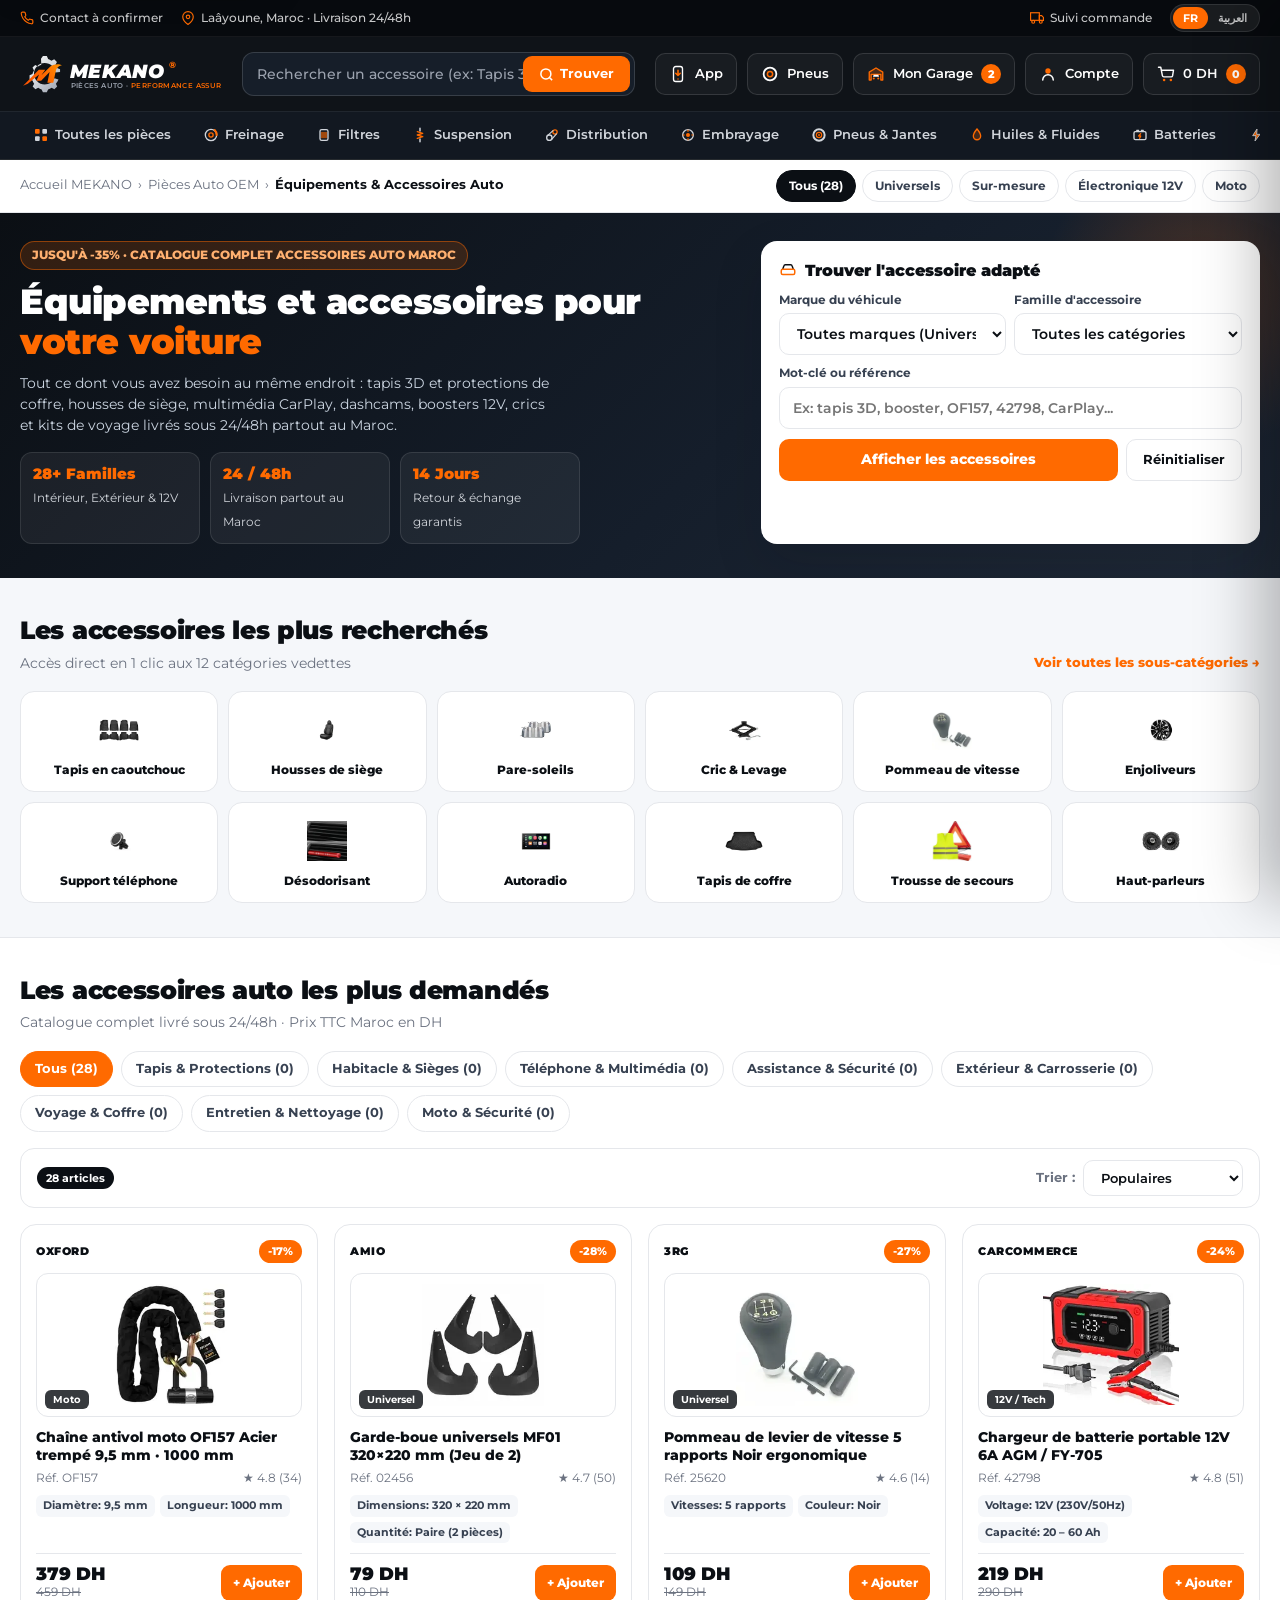
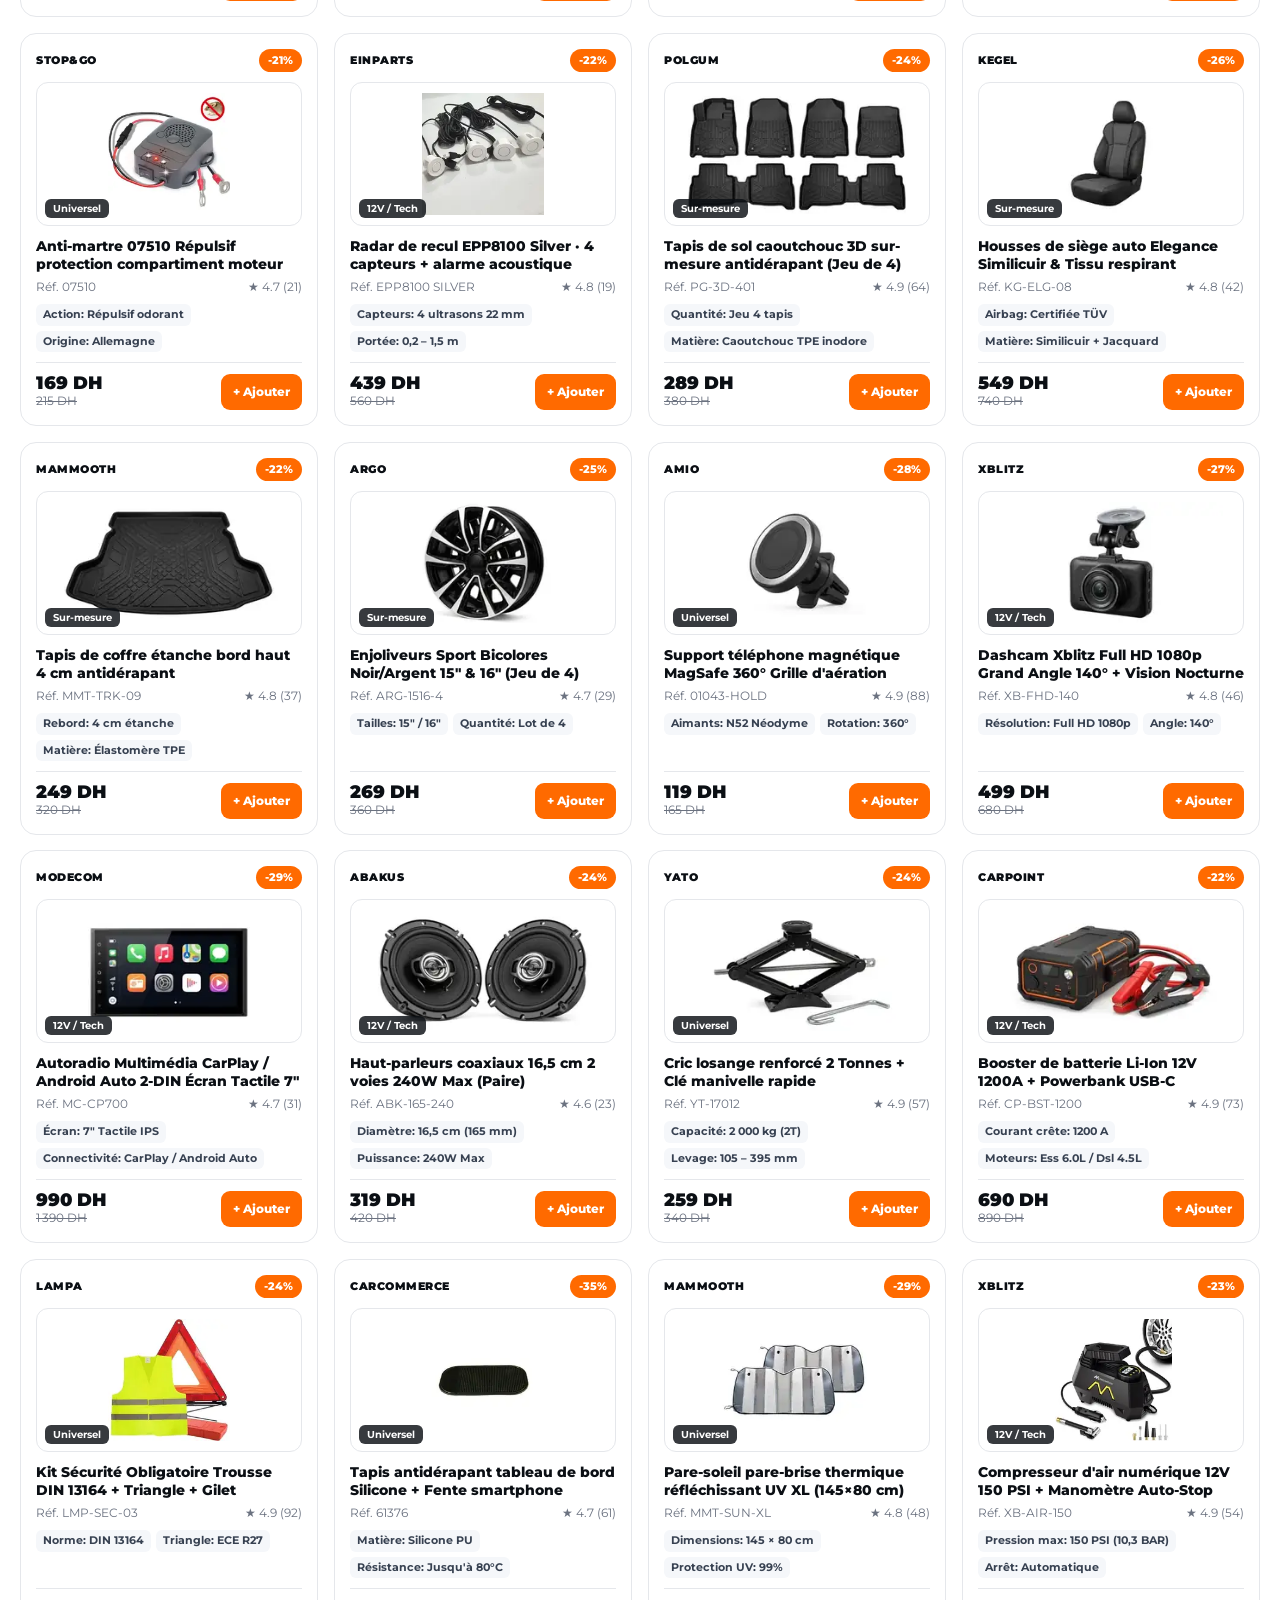
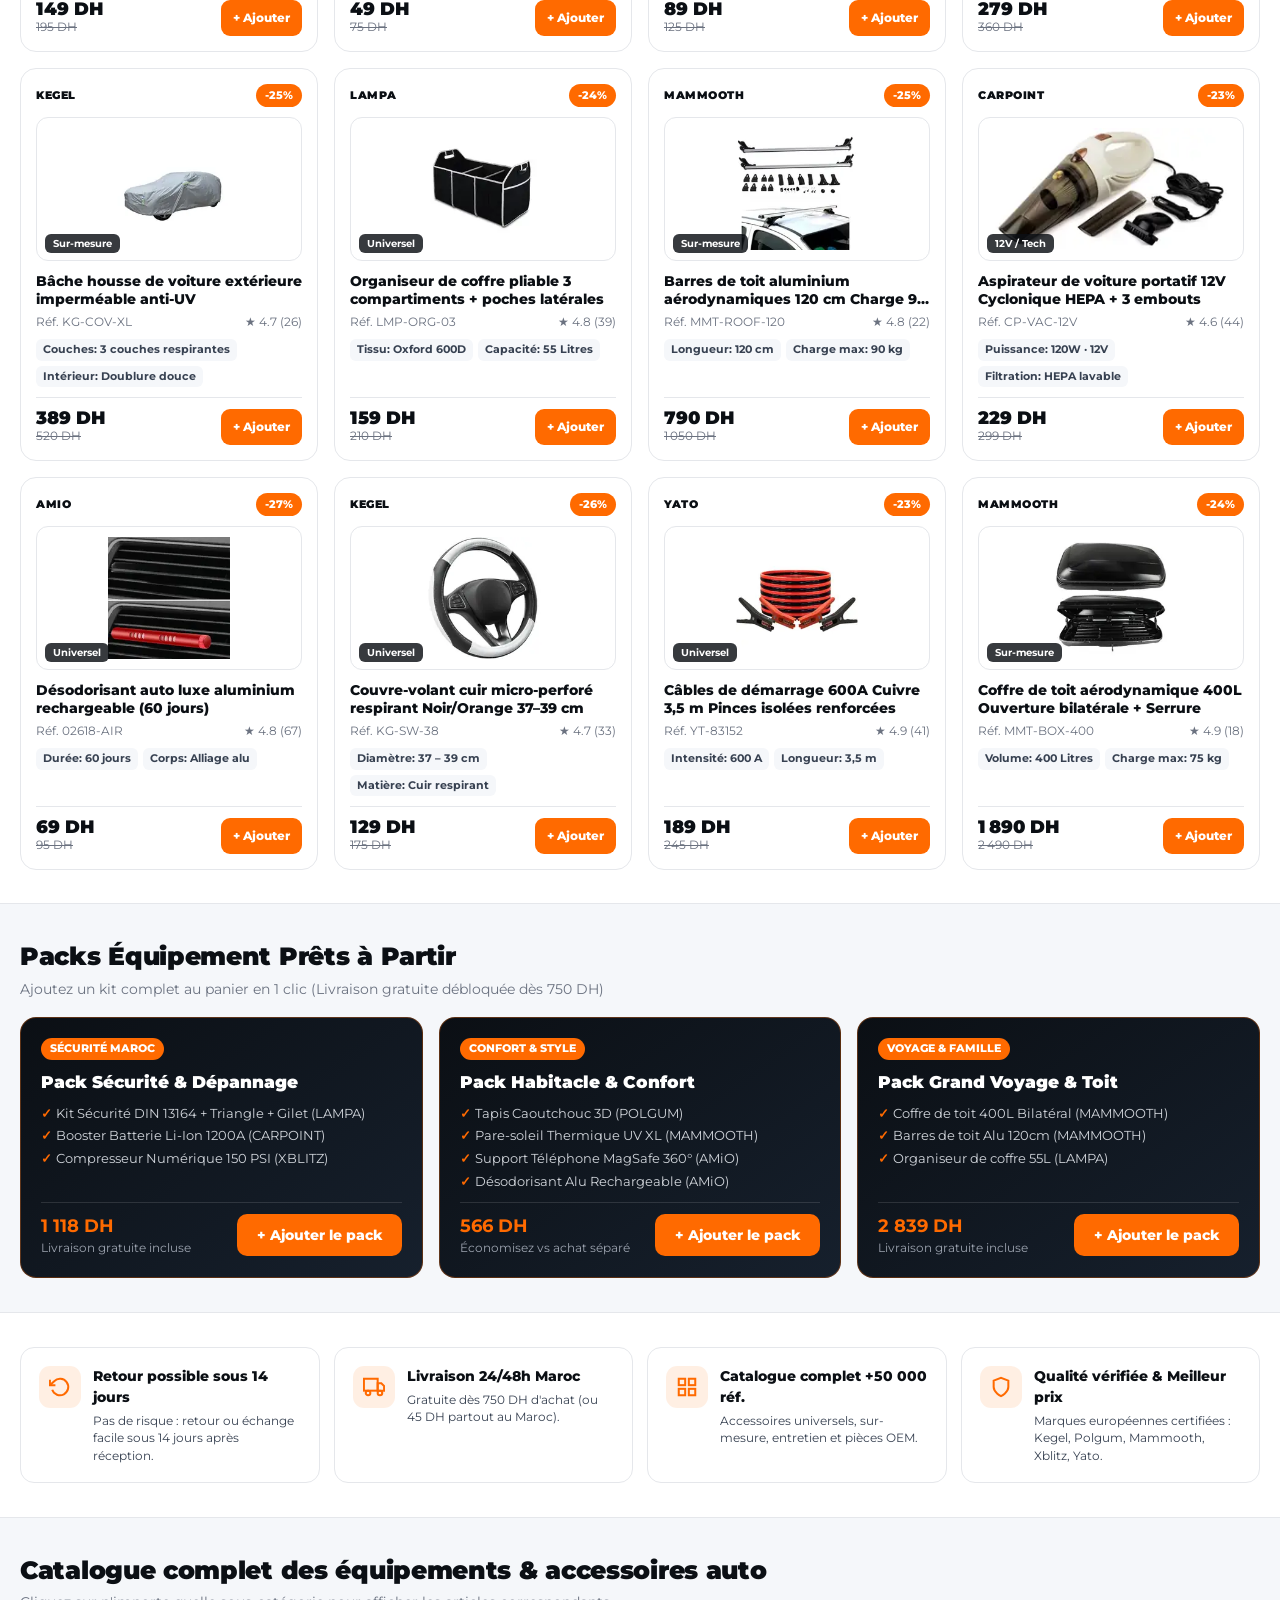
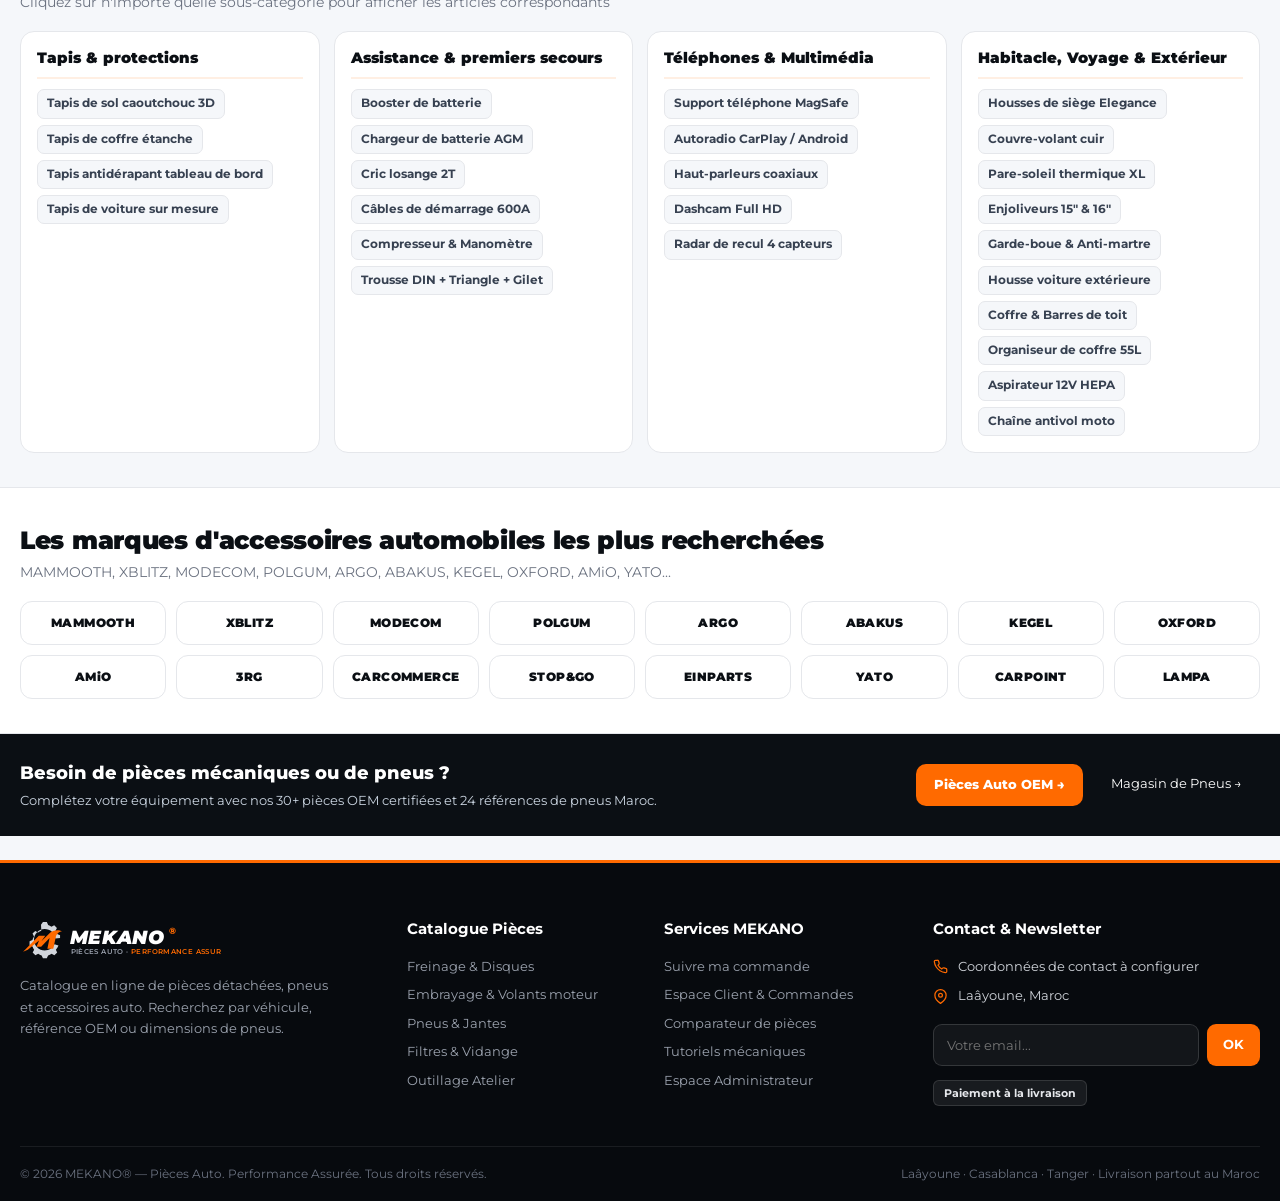
==== commit 160f8a1d: "Add files via upload" ====
--- a/accessoires.html
+++ b/accessoires.html
@@ -1,12 +1,28 @@
-<!DOCTYPE html><html lang="fr" dir="ltr"><head><meta charset="UTF-8" /><meta name="viewport" content="width=device-width, initial-scale=1.0, viewport-fit=cover" /><title>MEKANO® Accessoires Auto — Équipements Voiture, Intérieur, Multimédia &amp; Sécurité Maroc</title><meta name="description" content="Boutique en ligne d'accessoires auto au Maroc MEKANO® : tapis caoutchouc 3D, housses de siège, autoradio CarPlay, dashcam, booster batterie, crics, coffres de toit et sécurité routière." /><meta name="theme-color" content="#0B0F14" /><meta name="mobile-web-app-capable" content="yes" /><meta name="apple-mobile-web-app-capable" content="yes" /><meta name="apple-mobile-web-app-status-bar-style" content="black-translucent" /><meta name="apple-mobile-web-app-title" content="MEKANO Accessoires" /><link rel="manifest" href="./manifest.webmanifest" /><link rel="icon" type="image/png" sizes="192x192" href="./assets/icon-192.png" /><link rel="apple-touch-icon" sizes="180x180" href="./assets/apple-touch-icon.png" /><link rel="preconnect" href="https://fonts.googleapis.com" /><link rel="preconnect" href="https://fonts.gstatic.com" crossorigin /><link href="https://fonts.googleapis.com/css2?family=Montserrat:ital,wght@0,400;0,500;0,600;0,700;0,800;0,900;1,800;1,900&family=Tajawal:wght@400;500;700;800&display=swap" rel="stylesheet" media="print" onload="this.media='all'" /><noscript><link href="https://fonts.googleapis.com/css2?family=Montserrat:wght@400;600;700;800;900&family=Tajawal:wght@400;500;700;800&display=swap" rel="stylesheet" /></noscript>
-<style>:root{--orange:#FF6A00;--orange-hover:#E65C00;--orange-soft:rgba(255,106,0,0.11);--orange-glow:rgba(255,106,0,0.30);--dark:#0B0F14;--dark-2:#121821;--dark-3:#18212E;--dark-border:rgba(255,255,255,0.10);--bg:#F5F7FA;--surface:#FFFFFF;--text:#0B0F14;--text-2:#374151;--neutral:#6B7280;--border:#E5E7EB;--green:#16A34A;--success:#10B981;--blue:#2563EB;--red:#DC2626;--danger:#EF4444;--radius-sm:8px;--radius-md:12px;--radius-lg:16px;--radius-xl:20px;--shadow-sm:0 2px 8px rgba(11,15,20,0.05);--shadow-md:0 10px 28px rgba(11,15,20,0.08);--shadow-lg:0 20px 50px rgba(11,15,20,0.14);--container:1320px;--font-sans:'Montserrat',-apple-system,BlinkMacSystemFont,'Segoe UI',Roboto,sans-serif;--font-ar:'Tajawal','Montserrat',-apple-system,BlinkMacSystemFont,sans-serif;--ease:0.22s cubic-bezier(0.22,1,0.36,1)}*,*::before,*::after{box-sizing:border-box;margin:0;padding:0}html{scroll-behavior:smooth;-webkit-font-smoothing:antialiased}body{font-family:var(--font-sans);background:var(--bg);color:var(--text);line-height:1.5;overflow-x:hidden}html[dir="rtl"] body{font-family:var(--font-ar)}a{color:inherit;text-decoration:none}button,input,select{font:inherit;color:inherit}img{display:block;max-width:100%}.container{width:100%;max-width:var(--container);margin:0 auto;padding:0 20px}.subnav-ico{display:inline-flex;align-items:center;justify-content:center;width:16px;height:16px;flex-shrink:0}.subnav-ico svg{width:16px;height:16px;display:block}.topbar{background:#070A0E;color:rgba(255,255,255,0.78);font-size:12px;font-weight:500;border-bottom:1px solid rgba(255,255,255,0.06)}.topbar-inner{display:flex;align-items:center;justify-content:space-between;min-height:36px;gap:12px;flex-wrap:wrap}.topbar-left,.topbar-right{display:flex;align-items:center;gap:18px}.topbar-item{display:inline-flex;align-items:center;gap:6px;transition:color var(--ease);cursor:pointer}.topbar-item:hover{color:var(--orange)}.topbar-item svg{width:14px;height:14px;color:var(--orange);flex-shrink:0}.app-bonus-pill{background:rgba(255,106,0,0.16);color:#FF8A33;border:1px solid rgba(255,106,0,0.32);padding:2px 10px;border-radius:999px;font-size:11px;font-weight:700}.lang-toggle{display:inline-flex;background:rgba(255,255,255,0.08);border-radius:999px;padding:2px;border:1px solid rgba(255,255,255,0.10)}.lang-btn{border:none;background:transparent;color:rgba(255,255,255,0.72);font-size:11px;font-weight:700;padding:3px 10px;border-radius:999px;cursor:pointer;transition:all var(--ease)}.lang-btn.active{background:var(--orange);color:#FFFFFF}.navbar{position:sticky;top:0;z-index:120;background:rgba(11,15,20,0.98);backdrop-filter:blur(12px);border-bottom:1px solid var(--dark-border);transition:box-shadow var(--ease)}.navbar.scrolled{box-shadow:0 12px 30px rgba(0,0,0,0.38)}.navbar-main{display:flex;align-items:center;justify-content:space-between;height:74px;gap:20px}.brand-logo{display:inline-flex;align-items:center;flex-shrink:0}.brand-logo-svg{height:42px;width:auto;display:block}.header-search-wrap{flex:1;max-width:560px;position:relative}.header-search-form{display:flex;align-items:center;background:#161E29;border:1.5px solid rgba(255,255,255,0.14);border-radius:12px;height:44px;padding:0 4px 0 14px;transition:border-color var(--ease),box-shadow var(--ease)}.header-search-form:focus-within{border-color:var(--orange);box-shadow:0 0 0 3px rgba(255,106,0,0.18)}.header-search-input{flex:1;background:transparent;border:none;outline:none;color:#FFFFFF;font-size:13.5px;font-weight:500;min-width:0}.header-search-input::placeholder{color:#9CA3AF}.header-search-btn{height:36px;padding:0 16px;border:none;border-radius:9px;background:var(--orange);color:#FFFFFF;font-size:13px;font-weight:700;display:inline-flex;align-items:center;gap:6px;cursor:pointer;transition:background var(--ease)}.header-search-btn:hover{background:var(--orange-hover)}.search-autocomplete{position:absolute;top:calc(100% + 6px);left:0;right:0;background:var(--surface);border-radius:14px;box-shadow:0 22px 50px rgba(0,0,0,0.30);border:1px solid var(--border);z-index:160;display:none;overflow:hidden}.search-autocomplete.open{display:block}.ac-item{display:flex;align-items:center;gap:12px;padding:10px 14px;cursor:pointer;border-bottom:1px solid var(--bg);transition:background 0.15s ease}.ac-item:hover{background:var(--bg)}.ac-item img{width:42px;height:42px;object-fit:contain;border-radius:6px;background:#fff;border:1px solid var(--border);padding:3px}.ac-item-title{font-size:13px;font-weight:700;color:var(--dark)}.ac-item-meta{font-size:11.5px;color:var(--neutral)}.ac-item-price{margin-left:auto;font-size:13.5px;font-weight:800;color:var(--orange);white-space:nowrap}.nav-actions{display:flex;align-items:center;gap:10px;flex-shrink:0}.action-pill{position:relative;height:42px;padding:0 13px;border-radius:10px;border:1px solid rgba(255,255,255,0.12);background:rgba(255,255,255,0.04);color:#FFFFFF;display:inline-flex;align-items:center;gap:8px;font-size:13px;font-weight:600;cursor:pointer;transition:all var(--ease)}.action-pill:hover{border-color:var(--orange);background:rgba(255,106,0,0.14);color:#FFFFFF}.action-pill svg{width:18px;height:18px;color:var(--orange);flex-shrink:0}.badge-count{min-width:20px;height:20px;padding:0 6px;border-radius:999px;background:var(--orange);color:#FFFFFF;font-size:11px;font-weight:800;display:inline-flex;align-items:center;justify-content:center}.subnav{background:var(--dark-2);border-top:1px solid rgba(255,255,255,0.06)}.subnav-list{display:flex;align-items:center;gap:6px;overflow-x:auto;scrollbar-width:none;padding:7px 0;list-style:none}.subnav-list::-webkit-scrollbar{display:none}.subnav-link{display:inline-flex;align-items:center;gap:6px;padding:7px 13px;border-radius:8px;color:#D1D5DB;font-size:12.5px;font-weight:600;white-space:nowrap;transition:all 0.18s ease;cursor:pointer}.subnav-link:hover,.subnav-link.active{background:rgba(255,106,0,0.15);color:#FFFFFF}.subnav-link.promo{color:#FF8A33;font-weight:700}.mobile-menu-btn{display:none}.form-label{display:block;font-size:11.5px;font-weight:700;color:var(--text-2);margin-bottom:4px}.form-select,.form-input{width:100%;height:42px;padding:0 13px;border-radius:10px;border:1.5px solid var(--border);background:#FFFFFF;color:var(--dark);font-size:13.5px;font-weight:600;outline:none;transition:border-color var(--ease),box-shadow var(--ease)}.form-select:focus,.form-input:focus{border-color:var(--orange);box-shadow:0 0 0 3px rgba(255,106,0,0.14)}.btn-primary{height:42px;padding:0 20px;border:none;border-radius:10px;background:var(--orange);color:#FFFFFF;font-size:13.5px;font-weight:800;cursor:pointer;display:inline-flex;align-items:center;justify-content:center;gap:8px;transition:background var(--ease),transform var(--ease)}.btn-primary:hover{background:var(--orange-hover);transform:translateY(-1px)}.btn-ghost{height:42px;padding:0 16px;border:1.5px solid var(--border);border-radius:10px;background:#FFFFFF;color:var(--dark);font-size:13px;font-weight:700;cursor:pointer;display:inline-flex;align-items:center;justify-content:center;gap:6px;transition:border-color var(--ease),color var(--ease)}.btn-ghost:hover{border-color:var(--orange);color:var(--orange)}.badge-brand{display:inline-flex;padding:3px 9px;border-radius:999px;background:var(--dark);color:#fff;font-size:11px;font-weight:700}.badge-discount{display:inline-flex;padding:3px 9px;border-radius:999px;background:var(--orange);color:#fff;font-size:11px;font-weight:800}.modal-md{max-width:580px}.tab-bar{display:flex;gap:8px;border-bottom:1px solid var(--border);padding-bottom:12px;margin-bottom:16px;flex-wrap:wrap}.tab-pill{padding:8px 14px;border-radius:9px;border:1px solid var(--border);background:var(--bg);color:var(--text-2);font-size:12.5px;font-weight:700;cursor:pointer}.tab-pill.active{background:var(--dark);color:#FFFFFF;border-color:var(--dark)}.track-steps{display:grid;grid-template-columns:repeat(5,1fr);gap:8px;margin:18px 0}.track-step{background:var(--bg);border:1.5px solid var(--border);border-radius:10px;padding:10px 8px;text-align:center;font-size:11.5px;font-weight:700;color:var(--neutral)}.track-step.done{border-color:var(--orange);background:var(--orange-soft);color:var(--dark)}.track-step.current{border-color:var(--orange);background:var(--orange);color:#FFFFFF}.order-card-item{border:1px solid var(--border);border-radius:10px;padding:12px 14px;margin-bottom:10px;background:var(--bg)}.footer{background:#070A0E;color:#D1D5DB;padding-top:56px;margin-top:24px;border-top:3px solid var(--orange)}.footer-grid{display:grid;grid-template-columns:1.35fr 0.85fr 0.9fr 1.25fr;gap:34px;padding-bottom:40px;border-bottom:1px solid rgba(255,255,255,0.08)}.footer-about{font-size:13px;color:#9CA3AF;line-height:1.65;margin:14px 0 18px;max-width:320px}.social-row{display:flex;gap:10px}.social-btn{width:36px;height:36px;border-radius:9px;background:rgba(255,255,255,0.06);border:1px solid rgba(255,255,255,0.10);color:#FFFFFF;display:inline-flex;align-items:center;justify-content:center;transition:all var(--ease)}.social-btn:hover{background:var(--orange);border-color:var(--orange);transform:translateY(-2px)}.footer-heading{color:#FFFFFF;font-size:14.5px;font-weight:700;margin-bottom:16px}.footer-links{list-style:none;display:flex;flex-direction:column;gap:9px;font-size:13px}.footer-links a{color:#9CA3AF;transition:color 0.18s ease}.footer-links a:hover{color:var(--orange)}.contact-list{list-style:none;display:flex;flex-direction:column;gap:10px;font-size:13px;margin-bottom:18px}.contact-list li{display:flex;align-items:center;gap:10px}.contact-list svg{width:15px;height:15px;color:var(--orange);flex-shrink:0}.newsletter-form{display:flex;gap:8px}.newsletter-input{flex:1;height:42px;padding:0 13px;border-radius:9px;border:1px solid rgba(255,255,255,0.14);background:rgba(255,255,255,0.05);color:#FFFFFF;font-size:13px;outline:none}.newsletter-input:focus{border-color:var(--orange)}.newsletter-btn{height:42px;padding:0 16px;border:none;border-radius:9px;background:var(--orange);color:#FFFFFF;font-size:13px;font-weight:700;cursor:pointer}.payment-badges{display:flex;gap:8px;flex-wrap:wrap;margin-top:14px}.pay-chip{padding:4px 10px;border-radius:6px;background:rgba(255,255,255,0.07);border:1px solid rgba(255,255,255,0.12);font-size:11px;font-weight:700;color:#E5E7EB}.footer-bottom{padding:18px 0;display:flex;align-items:center;justify-content:space-between;flex-wrap:wrap;gap:12px;font-size:12px;color:#6B7280}.overlay{position:fixed;inset:0;background:rgba(11,15,20,0.65);backdrop-filter:blur(4px);z-index:200;opacity:0;visibility:hidden;transition:all 0.24s ease}.overlay.open{opacity:1;visibility:visible}.cart-drawer{position:fixed;top:0;right:0;width:100%;max-width:430px;height:100vh;background:var(--surface);z-index:210;display:flex;flex-direction:column;transform:translateX(100%);transition:transform 0.3s cubic-bezier(0.22,1,0.36,1);box-shadow:-20px 0 60px rgba(0,0,0,0.28)}html[dir="rtl"] .cart-drawer{right:auto;left:0;transform:translateX(-100%)}.cart-drawer.open{transform:translateX(0)}.drawer-header{padding:18px 22px;background:var(--dark);color:#FFFFFF;display:flex;align-items:center;justify-content:space-between}.drawer-title{font-size:16.5px;font-weight:800}.close-btn{width:34px;height:34px;border-radius:8px;border:1px solid rgba(255,255,255,0.18);background:transparent;color:#FFFFFF;font-size:18px;cursor:pointer;display:inline-flex;align-items:center;justify-content:center}.shipping-meter{padding:12px 22px;background:var(--bg);border-bottom:1px solid var(--border);font-size:12.5px;font-weight:600}.meter-track{height:6px;background:#E5E7EB;border-radius:999px;overflow:hidden;margin-top:7px}.meter-fill{height:100%;background:var(--orange);width:0%;transition:width 0.35s ease}.drawer-body{flex:1;overflow-y:auto;padding:18px 22px}.cart-item{display:flex;gap:13px;padding:13px 0;border-bottom:1px solid var(--border)}.cart-item-img{width:66px;height:66px;border-radius:10px;border:1px solid var(--border);padding:5px;object-fit:contain;background:#fff;flex-shrink:0}.cart-item-name{font-size:13px;font-weight:700;color:var(--dark);margin-bottom:3px}.cart-item-price{font-size:13.5px;font-weight:800;color:var(--orange);margin-bottom:8px}.qty-controls{display:inline-flex;align-items:center;border:1px solid var(--border);border-radius:8px;overflow:hidden}.qty-btn{width:28px;height:28px;border:none;background:var(--bg);font-weight:700;cursor:pointer}.qty-val{padding:0 10px;font-size:13px;font-weight:700}.remove-item{border:none;background:transparent;color:var(--neutral);font-size:12px;cursor:pointer;margin-left:10px}.drawer-footer{padding:18px 22px;border-top:1px solid var(--border);background:#FFFFFF}.subtotal-row{display:flex;justify-content:space-between;margin-bottom:14px;font-size:16px;font-weight:800}.modal{position:fixed;top:50%;left:50%;transform:translate(-50%,-48%) scale(0.96);width:calc(100% - 28px);max-width:680px;max-height:88vh;overflow-y:auto;background:var(--surface);border-radius:var(--radius-xl);z-index:220;padding:26px;box-shadow:0 30px 80px rgba(0,0,0,0.36);opacity:0;visibility:hidden;transition:all 0.24s ease}.modal.open{opacity:1;visibility:visible;transform:translate(-50%,-50%) scale(1)}.toast{position:fixed;bottom:24px;left:50%;transform:translateX(-50%) translateY(90px);background:var(--dark);color:#FFFFFF;padding:12px 22px;border-radius:12px;border-left:4px solid var(--orange);font-size:13.5px;font-weight:600;box-shadow:0 16px 40px rgba(0,0,0,0.3);z-index:300;opacity:0;transition:all 0.3s ease}.toast.show{opacity:1;transform:translateX(-50%) translateY(0)}.install-pill{background:var(--orange);color:#FFFFFF;border:none;height:36px;padding:0 13px;border-radius:9px;font-size:12px;font-weight:700;display:inline-flex;align-items:center;gap:6px;cursor:pointer;white-space:nowrap;box-shadow:0 4px 14px rgba(255,106,0,0.30);transition:all var(--ease)}.install-pill:hover{background:var(--orange-hover);transform:translateY(-1px)}.install-pill svg{width:15px;height:15px;flex-shrink:0}.pwa-banner{position:fixed;bottom:18px;right:18px;z-index:185;background:var(--dark);color:#FFFFFF;border:1px solid rgba(255,106,0,0.45);border-radius:16px;padding:13px 16px;display:none;align-items:center;gap:12px;max-width:360px;box-shadow:0 18px 46px rgba(0,0,0,0.42)}.pwa-banner.visible{display:flex}.pwa-banner-icon{width:44px;height:44px;border-radius:11px;background:#000000;border:1px solid rgba(255,255,255,0.16);display:flex;align-items:center;justify-content:center;flex-shrink:0;overflow:hidden}.pwa-banner-title{font-size:13px;font-weight:800;line-height:1.25}.pwa-banner-sub{font-size:11.5px;color:#9CA3AF;margin-top:2px}.pwa-banner-close{border:none;background:transparent;color:#9CA3AF;font-size:18px;cursor:pointer;padding:2px 4px;line-height:1}.mobile-bottom-nav{display:none;position:fixed;bottom:0;left:0;right:0;z-index:170;background:rgba(255,255,255,0.96);backdrop-filter:blur(12px);-webkit-backdrop-filter:blur(12px);border-top:1px solid var(--border);padding:7px 6px calc(7px + env(safe-area-inset-bottom));box-shadow:0 -8px 26px rgba(11,15,20,0.08)}.mobile-bottom-grid{display:grid;grid-template-columns:repeat(4,1fr);gap:4px}.mb-item{position:relative;display:flex;flex-direction:column;align-items:center;justify-content:center;gap:3px;padding:5px 4px;border:none;background:transparent;color:var(--neutral);font-size:10.5px;font-weight:700;cursor:pointer}.mb-item.active{color:var(--orange)}.mb-item svg{width:21px;height:21px}.mb-badge{position:absolute;top:1px;right:calc(50% - 20px);min-width:17px;height:17px;padding:0 4px;border-radius:999px;background:var(--orange);color:#FFFFFF;font-size:10px;font-weight:800;display:inline-flex;align-items:center;justify-content:center}.acc-top-strip{background:#FFFFFF;border-bottom:1px solid var(--border);padding:10px 0}.acc-top-inner{display:flex;align-items:center;justify-content:space-between;gap:12px;flex-wrap:wrap}.breadcrumb{font-size:12.5px;color:var(--neutral);display:flex;align-items:center;gap:6px;flex-wrap:wrap}.breadcrumb a:hover{color:var(--orange)}.breadcrumb strong{color:var(--dark)}.mode-pills{display:flex;gap:6px;flex-wrap:wrap}.mode-pill{padding:6px 12px;border-radius:999px;border:1.5px solid var(--border);background:#FFFFFF;font-size:12px;font-weight:700;color:var(--text-2);cursor:pointer;transition:all var(--ease)}.mode-pill:hover{border-color:var(--orange);color:var(--orange)}.mode-pill.active{background:var(--dark);color:#FFFFFF;border-color:var(--dark)}.acc-hero{background:linear-gradient(135deg,#0B0F14 0%,#151E2B 58%,#1F2937 100%);color:#FFFFFF;padding:28px 0 34px;position:relative;overflow:hidden}.acc-hero::after{content:"";position:absolute;right:-80px;top:-80px;width:320px;height:320px;background:radial-gradient(circle,rgba(255,106,0,0.22) 0%,transparent 70%);pointer-events:none}.acc-hero-grid{display:grid;grid-template-columns:1.18fr 0.82fr;gap:22px;align-items:stretch;position:relative;z-index:1}.acc-hero-badge{display:inline-flex;align-items:center;gap:6px;padding:5px 11px;border-radius:999px;background:rgba(255,106,0,0.16);border:1px solid rgba(255,106,0,0.45);color:#FFB070;font-size:11.5px;font-weight:800;margin-bottom:12px}.acc-hero-title{font-size:clamp(24px,3vw,35px);font-weight:900;line-height:1.15;margin-bottom:10px;letter-spacing:-0.5px}.acc-hero-title span{color:var(--orange)}.acc-hero-sub{color:#CBD5E1;font-size:14px;max-width:60ch;margin-bottom:16px}.acc-kpis{display:grid;grid-template-columns:repeat(3,1fr);gap:10px;max-width:560px}.acc-kpi{background:rgba(255,255,255,0.06);border:1px solid rgba(255,255,255,0.10);border-radius:12px;padding:10px 12px}.acc-kpi strong{display:block;font-size:15px;font-weight:900;color:var(--orange)}.acc-kpi span{font-size:11.5px;color:#D1D5DB}.acc-finder-box{background:#FFFFFF;color:var(--dark);border-radius:16px;padding:18px;box-shadow:var(--shadow-lg);display:flex;flex-direction:column;gap:10px}.acc-finder-box h2{font-size:15.5px;font-weight:900;display:flex;align-items:center;gap:8px}.acc-finder-row{display:grid;grid-template-columns:1fr 1fr;gap:8px}.section{padding:34px 0}.section-alt{background:#FFFFFF;border-top:1px solid var(--border);border-bottom:1px solid var(--border)}.section-head{display:flex;align-items:flex-end;justify-content:space-between;gap:12px;flex-wrap:wrap;margin-bottom:18px}.section-title{font-size:clamp(19px,2.2vw,25px);font-weight:900;letter-spacing:-0.3px}.section-sub{font-size:13.5px;color:var(--neutral);margin-top:3px}.top-cats-grid{display:grid;grid-template-columns:repeat(6,1fr);gap:10px}.top-cat-card{background:#FFFFFF;border:1.5px solid var(--border);border-radius:14px;padding:14px 10px;text-align:center;cursor:pointer;display:flex;flex-direction:column;align-items:center;gap:8px;transition:transform var(--ease),border-color var(--ease),box-shadow var(--ease)}.top-cat-card:hover,.top-cat-card.active{border-color:var(--orange);transform:translateY(-2px);box-shadow:var(--shadow-sm);background:rgba(255,106,0,0.04)}.top-cat-ico{width:48px;height:48px;border-radius:12px;background:var(--bg);display:grid;place-items:center;color:var(--dark)}.top-cat-card.active .top-cat-ico{background:var(--orange-soft);color:var(--orange)}.top-cat-ico svg{width:28px;height:28px}.top-cat-name{font-size:12px;font-weight:800;line-height:1.25}.family-bar{display:flex;gap:8px;flex-wrap:wrap;margin-bottom:16px}.fam-chip{padding:8px 14px;border-radius:999px;border:1.5px solid var(--border);background:#FFFFFF;font-size:12.5px;font-weight:700;color:var(--text-2);cursor:pointer;transition:all var(--ease)}.fam-chip:hover{border-color:var(--orange);color:var(--orange)}.fam-chip.active{background:var(--orange);border-color:var(--orange);color:#FFFFFF}.catalog-toolbar{display:flex;align-items:center;justify-content:space-between;gap:12px;flex-wrap:wrap;background:#FFFFFF;border:1px solid var(--border);border-radius:14px;padding:11px 16px;margin-bottom:16px}.acc-grid{display:grid;grid-template-columns:repeat(4,1fr);gap:16px}.acc-card{background:#FFFFFF;border:1.5px solid var(--border);border-radius:16px;padding:15px;display:flex;flex-direction:column;cursor:pointer;contain:layout style;transition:transform var(--ease),border-color var(--ease),box-shadow var(--ease)}.acc-card:hover{transform:translateY(-3px);border-color:var(--orange);box-shadow:var(--shadow-md)}.acc-card-top{display:flex;align-items:center;justify-content:space-between;gap:8px;margin-bottom:10px}.acc-maker{font-size:11px;font-weight:900;letter-spacing:0.5px;text-transform:uppercase;color:var(--dark)}.acc-art-box{height:144px;border-radius:12px;background:linear-gradient(180deg,#F8FAFC 0%,#EFF3F8 100%);border:1px solid var(--border);display:flex;align-items:center;justify-content:center;margin-bottom:11px;position:relative;overflow:hidden}.acc-art-box svg{width:92px;height:92px;filter:drop-shadow(0 6px 12px rgba(11,15,20,0.12))}.acc-compat-tag{position:absolute;bottom:7px;left:8px;padding:2px 8px;border-radius:6px;background:rgba(11,15,20,0.82);color:#FFFFFF;font-size:10px;font-weight:700}.acc-title{font-size:13.5px;font-weight:800;line-height:1.35;margin-bottom:5px;display:-webkit-box;-webkit-line-clamp:2;-webkit-box-orient:vertical;overflow:hidden;min-height:37px}.acc-meta{font-size:11.5px;color:var(--neutral);margin-bottom:8px;display:flex;justify-content:space-between;gap:6px}.acc-specs-mini{display:flex;flex-wrap:wrap;gap:5px;margin-bottom:10px}.acc-spec-pill{font-size:10.5px;font-weight:700;background:var(--bg);color:var(--text-2);padding:3px 7px;border-radius:6px}.acc-foot{margin-top:auto;padding-top:10px;border-top:1px solid var(--border);display:flex;align-items:center;justify-content:space-between;gap:8px}.acc-price{font-size:17.5px;font-weight:900;color:var(--dark);line-height:1.1}.acc-old{font-size:11.5px;color:var(--neutral);text-decoration:line-through}.btn-add-sm{height:36px;padding:0 12px;border-radius:9px;border:none;background:var(--orange);color:#FFFFFF;font-size:12px;font-weight:800;cursor:pointer;white-space:nowrap;transition:background var(--ease)}.btn-add-sm:hover{background:var(--orange-hover)}.packs-grid{display:grid;grid-template-columns:repeat(3,1fr);gap:16px}.pack-card{background:linear-gradient(145deg,#0B0F14 0%,#16202D 100%);color:#FFFFFF;border-radius:16px;padding:20px;border:1px solid rgba(255,106,0,0.32);display:flex;flex-direction:column;gap:10px}.pack-tag{align-self:flex-start;font-size:10.5px;font-weight:800;padding:3px 9px;border-radius:999px;background:var(--orange);color:#fff}.pack-card h3{font-size:16.5px;font-weight:900}.pack-list{font-size:12.5px;color:#D1D5DB;list-style:none;display:grid;gap:4px}.pack-list li::before{content:"✓ ";color:var(--orange);font-weight:900}.pack-foot{margin-top:auto;padding-top:10px;border-top:1px solid rgba(255,255,255,0.12);display:flex;align-items:center;justify-content:space-between;gap:10px}.pillars-grid{display:grid;grid-template-columns:repeat(4,1fr);gap:14px}.pillar-card{background:#FFFFFF;border:1px solid var(--border);border-radius:14px;padding:18px;display:flex;gap:12px;align-items:flex-start}.pillar-ico{width:42px;height:42px;border-radius:11px;background:var(--orange-soft);color:var(--orange);display:grid;place-items:center;flex-shrink:0}.pillar-card h3{font-size:14px;font-weight:800;margin-bottom:4px}.pillar-card p{font-size:12px;color:var(--text-2);line-height:1.45}.dir-grid{display:grid;grid-template-columns:repeat(4,1fr);gap:14px}.dir-box{background:#FFFFFF;border:1px solid var(--border);border-radius:14px;padding:16px}.dir-box h3{font-size:14.5px;font-weight:900;margin-bottom:10px;padding-bottom:8px;border-bottom:2px solid var(--orange-soft);display:flex;align-items:center;gap:8px}.dir-links{display:flex;flex-wrap:wrap;gap:6px}.dir-link{padding:5px 9px;border-radius:7px;border:1px solid var(--border);background:var(--bg);font-size:11.5px;font-weight:700;color:var(--text-2);cursor:pointer;transition:all var(--ease)}.dir-link:hover{border-color:var(--orange);color:var(--orange);background:#FFFFFF}.acc-brands-grid{display:grid;grid-template-columns:repeat(8,1fr);gap:10px}.acc-brand-btn{background:#FFFFFF;border:1.5px solid var(--border);border-radius:12px;padding:12px 8px;text-align:center;cursor:pointer;font-weight:900;font-size:12px;letter-spacing:0.4px;color:var(--dark);transition:all var(--ease)}.acc-brand-btn:hover,.acc-brand-btn.active{border-color:var(--orange);background:var(--orange-soft);color:var(--orange-hover)}.mobile-search-drawer{display:none;position:fixed;top:64px;left:0;right:0;z-index:150;background:var(--dark-2);padding:12px 16px;border-bottom:1px solid var(--dark-border);box-shadow:0 12px 30px rgba(0,0,0,0.35)}.mobile-search-drawer.open{display:block}.garage-grid{display:grid;gap:10px;margin-bottom:14px}.garage-item{display:flex;align-items:center;justify-content:space-between;gap:12px;padding:12px 14px;border-radius:12px;border:1.5px solid var(--border);background:var(--bg)}.garage-item.active{border-color:var(--orange);background:var(--orange-soft)}.spec-table{width:100%;border-collapse:collapse;font-size:12.5px;margin-top:8px}.spec-table td{padding:6px 8px;border-bottom:1px solid var(--border)}.spec-table td:first-child{color:var(--neutral);font-weight:600;width:45%}.spec-table td:last-child{font-weight:800;color:var(--dark)}@media (max-width:1120px){.acc-hero-grid{grid-template-columns:1fr}.top-cats-grid{grid-template-columns:repeat(4,1fr)}.acc-grid{grid-template-columns:repeat(3,1fr)}.dir-grid,.pillars-grid{grid-template-columns:repeat(2,1fr)}.acc-brands-grid{grid-template-columns:repeat(4,1fr)}}@media (max-width:960px){.header-search-wrap{display:none}.mobile-menu-btn{display:inline-flex}.footer-grid{grid-template-columns:repeat(2,1fr)}.packs-grid{grid-template-columns:1fr}}@media (max-width:768px){body{padding-bottom:calc(68px + env(safe-area-inset-bottom))}.mobile-bottom-nav{display:block}.navbar-main{height:64px;gap:10px}.brand-logo-svg{height:34px}.action-pill{height:38px;padding:0 10px}.track-steps{grid-template-columns:1fr}.hide-mobile{display:none}.top-cats-grid{grid-template-columns:repeat(3,1fr)}.acc-grid{grid-template-columns:repeat(2,1fr)}.acc-modal-grid{grid-template-columns:1fr !important}}@media (max-width:540px){.container{padding:0 14px}.acc-kpis,.acc-finder-row,.dir-grid,.pillars-grid,.footer-grid{grid-template-columns:1fr}.top-cats-grid{grid-template-columns:repeat(2,1fr)}.acc-grid{grid-template-columns:1fr}.acc-brands-grid{grid-template-columns:repeat(2,1fr)}}.mobile-bottom-grid{grid-template-columns:repeat(5,1fr)!important}.mkn-float-bar{position:fixed;right:18px;bottom:20px;z-index:135;display:flex;align-items:center;gap:8px}[dir=rtl] .mkn-float-bar{right:auto;left:18px}.mkn-float-top{width:40px;height:40px;border-radius:999px;border:1.5px solid var(--border);background:#fff;color:var(--dark);font-size:16px;font-weight:900;cursor:pointer;box-shadow:0 6px 16px rgba(0,0,0,.12);display:none;align-items:center;justify-content:center}.mkn-float-top.show{display:inline-flex}@media(max-width:768px){.mkn-float-bar{bottom:74px;right:12px}[dir=rtl] .mkn-float-bar{left:12px}}body{-webkit-user-select:none;user-select:none}input,textarea,select,[contenteditable],#coSuccessCode,.track-code{-webkit-user-select:text;user-select:text}img{-webkit-user-drag:none;user-drag:none}</style>
-</head><body><div class="topbar"><div class="container topbar-inner"><div class="topbar-left"><a href="tel:+212612345678" class="topbar-item"><svg viewBox="0 0 24 24" fill="none" stroke="currentColor" stroke-width="2"><path d="M22 16.92v3a2 2 0 0 1-2.18 2 19.79 19.79 0 0 1-8.63-3.07 19.5 19.5 0 0 1-6-6 19.79 19.79 0 0 1-3.07-8.67A2 2 0 0 1 4.11 2h3a2 2 0 0 1 2 1.72c.127.96.361 1.903.7 2.81a2 2 0 0 1-.45 2.11L8.09 9.91a16 16 0 0 0 6 6l1.27-1.27a2 2 0 0 1 2.11-.45c.907.339 1.85.573 2.81.7A2 2 0 0 1 22 16.92z"/></svg><span>+212 6 12 34 56 78</span></a><span class="topbar-item hide-mobile"><svg viewBox="0 0 24 24" fill="none" stroke="currentColor" stroke-width="2"><path d="M21 10c0 7-9 13-9 13s-9-6-9-13a9 9 0 0 1 18 0z"/><circle cx="12" cy="10" r="3"/></svg><span data-i18n="location">Laâyoune, Maroc · Livraison 24/48h</span></span></div><div class="topbar-right"><button type="button" class="topbar-item" id="topbarTrackBtn" style="background:none;border:none;color:inherit;cursor:pointer;font-family:inherit;font-size:inherit;font-weight:inherit;"><svg viewBox="0 0 24 24" fill="none" stroke="currentColor" stroke-width="2"><rect x="1" y="3" width="15" height="13"/><polygon points="16 8 20 8 23 11 23 16 16 16 16 8"/><circle cx="5.5" cy="18.5" r="2.5"/><circle cx="18.5" cy="18.5" r="2.5"/></svg><span data-i18n="trackOrder">Suivi commande</span></button><div class="lang-toggle"><button type="button" class="lang-btn active" data-lang="fr">FR</button><button type="button" class="lang-btn" data-lang="ar">العربية</button></div></div></div></div><header class="navbar" id="navbar"><div class="container navbar-main"><a href="./index.html" class="brand-logo" aria-label="MEKANO Accueil"><svg class="brand-logo-svg" viewBox="0 0 260 54" fill="none" xmlns="http://www.w3.org/2000/svg"><defs><linearGradient id="gearGrad" x1="6" y1="4" x2="48" y2="50" gradientUnits="userSpaceOnUse"><stop offset="0%" stop-color="#FFFFFF"/><stop offset="55%" stop-color="#D1D5DB"/><stop offset="100%" stop-color="#9CA3AF"/></linearGradient><linearGradient id="mOrange" x1="8" y1="40" x2="54" y2="14" gradientUnits="userSpaceOnUse"><stop offset="0%" stop-color="#FF5500"/><stop offset="55%" stop-color="#FF6A00"/><stop offset="100%" stop-color="#FF9500"/></linearGradient></defs><path d="M27 7.5L29.5 4H34.5L36.2 7.8C37.7 8.3 39.1 9 40.4 9.9L44 8L47.5 11.5L45.6 15.1C46.5 16.4 47.2 17.8 47.7 19.3L51.5 21V24.5L45.5 25.2C44.8 18.2 38.9 12.8 31.8 12.8C24.2 12.8 18 19 18 26.6C18 34.2 24.2 40.4 31.8 40.4C37.3 40.4 42.1 37.1 44.3 32.4L49.5 34.2C48.7 36.2 47.5 38 46.1 39.6L47.8 43.2L44.2 46.7L40.6 44.8C39.2 45.7 37.7 46.4 36.1 46.9L34.5 50.5H29.5L27.8 46.8C26.2 46.3 24.7 45.6 23.4 44.7L19.8 46.6L16.3 43.1L18.2 39.5C17.3 38.2 16.6 36.8 16.1 35.3L12.3 33.6V28.6L16 27C16.4 25.3 17.1 23.8 18 22.4L16.1 18.8L19.6 15.3L23.2 17.2C24.5 16.3 25.9 15.6 27.4 15.1L27 7.5Z" fill="url(#gearGrad)"/><circle cx="31.8" cy="26.6" r="10.8" fill="#0B0F14"/><path d="M4 42L24.2 21.5H32.5L27.5 28.5L39 17.2C44 13.8 50.5 13.5 54 15.8C50.5 16.5 47.6 18.4 46.3 22L42.8 38.2H35.2L38 24.4L27.2 35.8H21.2L24.5 27.6L10 39.5L4 42Z" fill="url(#mOrange)"/><text x="64" y="32" fill="#FFFFFF" font-family="Montserrat, sans-serif" font-weight="900" font-style="italic" font-size="25" letter-spacing="0.8">MEKANO</text><text x="191" y="19" fill="#FF6A00" font-family="Montserrat, sans-serif" font-weight="800" font-size="11">®</text><text x="65" y="45" fill="#9CA3AF" font-family="Montserrat, sans-serif" font-weight="600" font-size="8.5" letter-spacing="0.5">PIÈCES AUTO · <tspan fill="#FF6A00">PERFORMANCE ASSURÉE</tspan></text></svg></a><div class="header-search-wrap"><form class="header-search-form" id="headerSearchForm"><input type="text" class="header-search-input" id="headerSearchInput" placeholder="Rechercher un accessoire (ex: Tapis 3D, Housse, Autoradio, Cric, Booster, Dashcam...)" autocomplete="off" /><button type="submit" class="header-search-btn"><svg width="15" height="15" viewBox="0 0 24 24" fill="none" stroke="currentColor" stroke-width="2.4"><circle cx="11" cy="11" r="8"/><line x1="21" y1="21" x2="16.65" y2="16.65"/></svg><span>Trouver</span></button></form><div class="search-autocomplete" id="searchAutocomplete"></div></div><div class="nav-actions"><button type="button" class="action-pill" id="installAppBtn" aria-label="Installer l'application MEKANO"><svg viewBox="0 0 24 24" fill="none"><rect x="6" y="2" width="12" height="20" rx="3" stroke="#FFFFFF" stroke-width="1.8"/><path d="M12 7v7m0 0-3-3m3 3 3-3" stroke="#FF6A00" stroke-width="2.1" stroke-linecap="round" stroke-linejoin="round"/><circle cx="12" cy="18.5" r="1" fill="#FF6A00"/></svg><span class="hide-mobile" data-i18n="installBtn">App</span></button><a href="./pneus.html" class="action-pill hide-mobile" title="Magasin de Pneus"><svg viewBox="0 0 24 24" fill="none"><circle cx="12" cy="12" r="8.5" stroke="#FFFFFF" stroke-width="2.4"/><circle cx="12" cy="12" r="3.5" stroke="#FF6A00" stroke-width="2"/></svg><span>Pneus</span></a><button type="button" class="action-pill hide-mobile" id="garageBtn"><svg viewBox="0 0 24 24" fill="none"><path d="M3 9.5 12 4l9 5.5V20h-2.5v-7.5h-13V20H3V9.5z" fill="rgba(255,106,0,0.22)" stroke="#FF6A00" stroke-width="1.8" stroke-linejoin="round"/><path d="M8 15.5h8l-.9-2.4H8.9L8 15.5z" fill="#FFFFFF"/><circle cx="9" cy="18" r="1.4" fill="#FF6A00"/><circle cx="15" cy="18" r="1.4" fill="#FF6A00"/></svg><span>Mon Garage</span><span class="badge-count" id="garageCount">2</span></button><button type="button" class="action-pill" id="accountBtn" aria-label="Mon compte client"><svg viewBox="0 0 24 24" fill="none"><circle cx="12" cy="8" r="3.6" fill="#FF6A00"/><path d="M5 20a7 7 0 0 1 14 0" stroke="#FFFFFF" stroke-width="2" stroke-linecap="round"/></svg><span class="hide-mobile" id="accountBtnLabel">Compte</span></button><button type="button" class="action-pill" id="openCartBtn" aria-label="Ouvrir le panier"><svg viewBox="0 0 24 24" fill="none"><path d="M2 3h3l2.2 11.2a2 2 0 0 0 2 1.6h9.6a2 2 0 0 0 2-1.5L22 7H6.5" stroke="#FFFFFF" stroke-width="1.9" stroke-linecap="round" stroke-linejoin="round"/><circle cx="9.5" cy="20" r="1.7" fill="#FF6A00"/><circle cx="18.5" cy="20" r="1.7" fill="#FF6A00"/></svg><span class="hide-mobile" id="headerCartPrice">0 DH</span><span class="badge-count" id="cartCount">0</span></button><button type="button" class="action-pill mobile-menu-btn" id="openSearchBtn" aria-label="Rechercher"><svg viewBox="0 0 24 24" fill="none"><circle cx="10.5" cy="10.5" r="6.8" stroke="#FFFFFF" stroke-width="2"/><path d="M15.8 15.8 21 21" stroke="#FF6A00" stroke-width="2.4" stroke-linecap="round"/></svg></button></div></div><nav class="subnav" aria-label="Navigation catalogue"><div class="container"><ul class="subnav-list"><li><a href="#offres" class="subnav-link" data-cat="Tous"><span class="subnav-ico"><svg viewBox="0 0 24 24" fill="none"><rect x="3" y="3" width="7" height="7" rx="1.5" fill="#FF6A00"/><rect x="14" y="3" width="7" height="7" rx="1.5" fill="currentColor"/><rect x="3" y="14" width="7" height="7" rx="1.5" fill="currentColor"/><rect x="14" y="14" width="7" height="7" rx="1.5" fill="#FF6A00"/></svg></span>Toutes les pièces</a></li><li><a href="./index.html?cat=Freinage#offres" class="subnav-link" data-cat="Freinage"><span class="subnav-ico"><svg viewBox="0 0 24 24" fill="none"><circle cx="12" cy="12" r="8.5" stroke="currentColor" stroke-width="2"/><circle cx="12" cy="12" r="3.2" stroke="#FF6A00" stroke-width="2"/><path d="M17.5 4.5a9.5 9.5 0 0 1 3 7.5" stroke="#FF6A00" stroke-width="3" stroke-linecap="round"/></svg></span>Freinage</a></li><li><a href="./index.html?cat=Filtres#offres" class="subnav-link" data-cat="Filtres"><span class="subnav-ico"><svg viewBox="0 0 24 24" fill="none"><rect x="6" y="4" width="12" height="16" rx="2.5" stroke="currentColor" stroke-width="2"/><path d="M9 8v8M12 8v8M15 8v8" stroke="#FF6A00" stroke-width="1.8" stroke-linecap="round"/></svg></span>Filtres</a></li><li><a href="./index.html?cat=Suspension#offres" class="subnav-link" data-cat="Suspension"><span class="subnav-ico"><svg viewBox="0 0 24 24" fill="none"><path d="M12 2v4m0 12v4" stroke="currentColor" stroke-width="2.2" stroke-linecap="round"/><path d="M8 7l8 2.5-8 2.5 8 2.5-8 2.5" stroke="#FF6A00" stroke-width="2.2" stroke-linecap="round" stroke-linejoin="round"/></svg></span>Suspension</a></li><li><a href="./index.html?cat=Distribution#offres" class="subnav-link" data-cat="Distribution"><span class="subnav-ico"><svg viewBox="0 0 24 24" fill="none"><circle cx="8" cy="16" r="4" stroke="currentColor" stroke-width="2"/><circle cx="16.5" cy="7.5" r="3.2" stroke="#FF6A00" stroke-width="2"/><path d="M5.2 13 14 5M11.2 18.8 19 10" stroke="currentColor" stroke-width="1.8"/></svg></span>Distribution</a></li><li><a href="./index.html?cat=Embrayage#offres" class="subnav-link" data-cat="Embrayage"><span class="subnav-ico"><svg viewBox="0 0 24 24" fill="none"><circle cx="12" cy="12" r="8" stroke="currentColor" stroke-width="2"/><circle cx="12" cy="12" r="3" fill="#FF6A00"/><path d="M12 4v3M12 17v3M4 12h3M17 12h3" stroke="#FF6A00" stroke-width="1.8"/></svg></span>Embrayage</a></li><li><a href="./pneus.html" class="subnav-link" data-cat="Pneus & Jantes"><span class="subnav-ico"><svg viewBox="0 0 24 24" fill="none"><circle cx="12" cy="12" r="8.5" stroke="currentColor" stroke-width="3"/><circle cx="12" cy="12" r="4" stroke="#FF6A00" stroke-width="1.8"/><circle cx="12" cy="12" r="1.4" fill="#FF6A00"/></svg></span>Pneus & Jantes</a></li><li><a href="./index.html?cat=Huiles%20%26%20Lubrifiants#offres" class="subnav-link" data-cat="Huiles & Lubrifiants"><span class="subnav-ico"><svg viewBox="0 0 24 24" fill="none"><path d="M12 3s5.5 6.4 5.5 10.6a5.5 5.5 0 1 1-11 0C6.5 9.4 12 3 12 3z" fill="rgba(255,106,0,0.22)" stroke="#FF6A00" stroke-width="2"/></svg></span>Huiles & Fluides</a></li><li><a href="./index.html?cat=Batteries#offres" class="subnav-link" data-cat="Batteries"><span class="subnav-ico"><svg viewBox="0 0 24 24" fill="none"><rect x="3" y="7" width="18" height="12" rx="2" stroke="currentColor" stroke-width="2"/><path d="M7 5h3M14 5h3" stroke="currentColor" stroke-width="2" stroke-linecap="round"/><path d="M13 10l-3 3.5h3L11.5 17" stroke="#FF6A00" stroke-width="2" stroke-linecap="round" stroke-linejoin="round"/></svg></span>Batteries</a></li><li><a href="./index.html?cat=Allumage#offres" class="subnav-link" data-cat="Allumage"><span class="subnav-ico"><svg viewBox="0 0 24 24" fill="none"><path d="M13.5 3 7 13h5l-1.5 8L18 11h-5l.5-8z" fill="#FF6A00" stroke="currentColor" stroke-width="1.4" stroke-linejoin="round"/></svg></span>Allumage</a></li><li><a href="./index.html?cat=Refroidissement#offres" class="subnav-link" data-cat="Refroidissement"><span class="subnav-ico"><svg viewBox="0 0 24 24" fill="none"><path d="M12 3v18M5.5 6.8l13 10.4M18.5 6.8l-13 10.4" stroke="currentColor" stroke-width="1.9" stroke-linecap="round"/><circle cx="12" cy="12" r="2.6" fill="#FF6A00"/></svg></span>Refroidissement</a></li><li><a href="./index.html?cat=Outillage#offres" class="subnav-link" data-cat="Outillage"><span class="subnav-ico"><svg viewBox="0 0 24 24" fill="none"><path d="M14.7 6.3a1 1 0 0 0 0 1.4l1.6 1.6a1 1 0 0 0 1.4 0l3.77-3.77a6 6 0 0 1-7.94 7.94l-6.91 6.91a2.12 2.12 0 0 1-3-3l6.91-6.91a6 6 0 0 1 7.94-7.94l-3.76 3.76z" stroke="#FF6A00" stroke-width="2" stroke-linecap="round" stroke-linejoin="round"/></svg></span>Outillage</a></li><li><a href="#acc-catalog" class="subnav-link active"><span class="subnav-ico"><svg viewBox="0 0 24 24" fill="none"><path d="M5 11l1.5-4.5A2 2 0 0 1 8.4 5h7.2a2 2 0 0 1 1.9 1.5L19 11" stroke="currentColor" stroke-width="1.9"/><rect x="3" y="11" width="18" height="7" rx="2" stroke="#FF6A00" stroke-width="2"/><circle cx="7.5" cy="14.5" r="1.3" fill="#FF6A00"/><circle cx="16.5" cy="14.5" r="1.3" fill="#FF6A00"/></svg></span>Accessoires</a></li></ul></div></nav></header><div class="mobile-search-drawer" id="mobileSearchDrawer"><form class="header-search-form" id="mobileSearchForm"><input type="text" class="header-search-input" id="mobileSearchInput" placeholder="Tapis 3D, housse, autoradio, booster, cric..." /><button type="submit" class="header-search-btn">Trouver</button></form></div><div class="acc-top-strip"><div class="container acc-top-inner"><div class="breadcrumb"><a href="./index.html">Accueil MEKANO</a><span>›</span><a href="./index.html#offres">Pièces Auto OEM</a><span>›</span><strong>Équipements &amp; Accessoires Auto</strong></div><div class="mode-pills" id="quickModePills"><button type="button" class="mode-pill active" data-qmode="all">Tous (28)</button><button type="button" class="mode-pill" data-qmode="universal">Universels</button><button type="button" class="mode-pill" data-qmode="fitted">Sur-mesure</button><button type="button" class="mode-pill" data-qmode="12v">Électronique 12V</button><button type="button" class="mode-pill" data-qmode="moto">Moto</button></div></div></div><section class="acc-hero"><div class="container acc-hero-grid"><div><div class="acc-hero-badge">JUSQU'À -35% · CATALOGUE COMPLET ACCESSOIRES AUTO MAROC</div><h1 class="acc-hero-title" id="accHeroTitle">Équipements et accessoires pour <span>votre voiture</span></h1><p class="acc-hero-sub">
+<!DOCTYPE html><html lang="fr" dir="ltr"><head><meta charset="UTF-8" /><meta name="viewport" content="width=device-width, initial-scale=1.0, viewport-fit=cover" /><title>MEKANO® Accessoires Auto — Équipements & Accessoires au Maroc</title><meta name="description" content="Découvrez les accessoires auto MEKANO® : tapis, housses, multimédia, dashcams, boosters, outillage et équipements de sécurité." /><meta name="theme-color" content="#0B0F14" /><meta name="mobile-web-app-capable" content="yes" /><meta name="apple-mobile-web-app-capable" content="yes" /><meta name="apple-mobile-web-app-status-bar-style" content="black-translucent" /><meta name="apple-mobile-web-app-title" content="MEKANO Accessoires" /><link rel="manifest" href="./manifest.webmanifest" /><link rel="icon" type="image/png" sizes="192x192" href="./assets/icon-192.png" /><link rel="apple-touch-icon" sizes="180x180" href="./assets/apple-touch-icon.png" /><link rel="preconnect" href="https://fonts.googleapis.com" /><link rel="preconnect" href="https://fonts.gstatic.com" crossorigin /><link href="https://fonts.googleapis.com/css2?family=Montserrat:ital,wght@0,400;0,500;0,600;0,700;0,800;0,900;1,800;1,900&family=Tajawal:wght@400;500;700;800&display=swap" rel="stylesheet" media="print" onload="this.media='all'" /><noscript><link href="https://fonts.googleapis.com/css2?family=Montserrat:wght@400;600;700;800;900&family=Tajawal:wght@400;500;700;800&display=swap" rel="stylesheet" /></noscript>
+<style>:root{--orange:#FF6A00;--orange-hover:#E65C00;--orange-soft:rgba(255,106,0,0.11);--orange-glow:rgba(255,106,0,0.30);--dark:#0B0F14;--dark-2:#121821;--dark-3:#18212E;--dark-border:rgba(255,255,255,0.10);--bg:#F5F7FA;--surface:#FFFFFF;--text:#0B0F14;--text-2:#374151;--neutral:#6B7280;--border:#E5E7EB;--green:#16A34A;--success:#10B981;--blue:#2563EB;--red:#DC2626;--danger:#EF4444;--radius-sm:8px;--radius-md:12px;--radius-lg:16px;--radius-xl:20px;--shadow-sm:0 2px 8px rgba(11,15,20,0.05);--shadow-md:0 10px 28px rgba(11,15,20,0.08);--shadow-lg:0 20px 50px rgba(11,15,20,0.14);--container:1320px;--font-sans:'Montserrat',-apple-system,BlinkMacSystemFont,'Segoe UI',Roboto,sans-serif;--font-ar:'Tajawal','Montserrat',-apple-system,BlinkMacSystemFont,sans-serif;--ease:0.22s cubic-bezier(0.22,1,0.36,1)}*,*::before,*::after{box-sizing:border-box;margin:0;padding:0}html{scroll-behavior:smooth;-webkit-font-smoothing:antialiased}body{font-family:var(--font-sans);background:var(--bg);color:var(--text);line-height:1.5;overflow-x:hidden}html[dir="rtl"] body{font-family:var(--font-ar)}a{color:inherit;text-decoration:none}button,input,select{font:inherit;color:inherit}img{display:block;max-width:100%}.container{width:100%;max-width:var(--container);margin:0 auto;padding:0 20px}.subnav-ico{display:inline-flex;align-items:center;justify-content:center;width:16px;height:16px;flex-shrink:0}.subnav-ico svg{width:16px;height:16px;display:block}.topbar{background:#070A0E;color:rgba(255,255,255,0.78);font-size:12px;font-weight:500;border-bottom:1px solid rgba(255,255,255,0.06)}.topbar-inner{display:flex;align-items:center;justify-content:space-between;min-height:36px;gap:12px;flex-wrap:wrap}.topbar-left,.topbar-right{display:flex;align-items:center;gap:18px}.topbar-item{display:inline-flex;align-items:center;gap:6px;transition:color var(--ease);cursor:pointer}.topbar-item:hover{color:var(--orange)}.topbar-item svg{width:14px;height:14px;color:var(--orange);flex-shrink:0}.app-bonus-pill{background:rgba(255,106,0,0.16);color:#FF8A33;border:1px solid rgba(255,106,0,0.32);padding:2px 10px;border-radius:999px;font-size:11px;font-weight:700}.lang-toggle{display:inline-flex;background:rgba(255,255,255,0.08);border-radius:999px;padding:2px;border:1px solid rgba(255,255,255,0.10)}.lang-btn{border:none;background:transparent;color:rgba(255,255,255,0.72);font-size:11px;font-weight:700;padding:3px 10px;border-radius:999px;cursor:pointer;transition:all var(--ease)}.lang-btn.active{background:var(--orange);color:#FFFFFF}.navbar{position:sticky;top:0;z-index:120;background:rgba(11,15,20,0.98);backdrop-filter:blur(12px);border-bottom:1px solid var(--dark-border);transition:box-shadow var(--ease)}.navbar.scrolled{box-shadow:0 12px 30px rgba(0,0,0,0.38)}.navbar-main{display:flex;align-items:center;justify-content:space-between;height:74px;gap:20px}.brand-logo{display:inline-flex;align-items:center;flex-shrink:0}.brand-logo-svg{height:42px;width:auto;display:block}.header-search-wrap{flex:1;max-width:560px;position:relative}.header-search-form{display:flex;align-items:center;background:#161E29;border:1.5px solid rgba(255,255,255,0.14);border-radius:12px;height:44px;padding:0 4px 0 14px;transition:border-color var(--ease),box-shadow var(--ease)}.header-search-form:focus-within{border-color:var(--orange);box-shadow:0 0 0 3px rgba(255,106,0,0.18)}.header-search-input{flex:1;background:transparent;border:none;outline:none;color:#FFFFFF;font-size:13.5px;font-weight:500;min-width:0}.header-search-input::placeholder{color:#9CA3AF}.header-search-btn{height:36px;padding:0 16px;border:none;border-radius:9px;background:var(--orange);color:#FFFFFF;font-size:13px;font-weight:700;display:inline-flex;align-items:center;gap:6px;cursor:pointer;transition:background var(--ease)}.header-search-btn:hover{background:var(--orange-hover)}.search-autocomplete{position:absolute;top:calc(100% + 6px);left:0;right:0;background:var(--surface);border-radius:14px;box-shadow:0 22px 50px rgba(0,0,0,0.30);border:1px solid var(--border);z-index:160;display:none;overflow:hidden}.search-autocomplete.open{display:block}.ac-item{display:flex;align-items:center;gap:12px;padding:10px 14px;cursor:pointer;border-bottom:1px solid var(--bg);transition:background 0.15s ease}.ac-item:hover{background:var(--bg)}.ac-item img{width:42px;height:42px;object-fit:contain;border-radius:6px;background:#fff;border:1px solid var(--border);padding:3px}.ac-item-title{font-size:13px;font-weight:700;color:var(--dark)}.ac-item-meta{font-size:11.5px;color:var(--neutral)}.ac-item-price{margin-left:auto;font-size:13.5px;font-weight:800;color:var(--orange);white-space:nowrap}.nav-actions{display:flex;align-items:center;gap:10px;flex-shrink:0}.action-pill{position:relative;height:42px;padding:0 13px;border-radius:10px;border:1px solid rgba(255,255,255,0.12);background:rgba(255,255,255,0.04);color:#FFFFFF;display:inline-flex;align-items:center;gap:8px;font-size:13px;font-weight:600;cursor:pointer;transition:all var(--ease)}.action-pill:hover{border-color:var(--orange);background:rgba(255,106,0,0.14);color:#FFFFFF}.action-pill svg{width:18px;height:18px;color:var(--orange);flex-shrink:0}.badge-count{min-width:20px;height:20px;padding:0 6px;border-radius:999px;background:var(--orange);color:#FFFFFF;font-size:11px;font-weight:800;display:inline-flex;align-items:center;justify-content:center}.subnav{background:var(--dark-2);border-top:1px solid rgba(255,255,255,0.06)}.subnav-list{display:flex;align-items:center;gap:6px;overflow-x:auto;scrollbar-width:none;padding:7px 0;list-style:none}.subnav-list::-webkit-scrollbar{display:none}.subnav-link{display:inline-flex;align-items:center;gap:6px;padding:7px 13px;border-radius:8px;color:#D1D5DB;font-size:12.5px;font-weight:600;white-space:nowrap;transition:all 0.18s ease;cursor:pointer}.subnav-link:hover,.subnav-link.active{background:rgba(255,106,0,0.15);color:#FFFFFF}.subnav-link.promo{color:#FF8A33;font-weight:700}.mobile-menu-btn{display:none}.form-label{display:block;font-size:11.5px;font-weight:700;color:var(--text-2);margin-bottom:4px}.form-select,.form-input{width:100%;height:42px;padding:0 13px;border-radius:10px;border:1.5px solid var(--border);background:#FFFFFF;color:var(--dark);font-size:13.5px;font-weight:600;outline:none;transition:border-color var(--ease),box-shadow var(--ease)}.form-select:focus,.form-input:focus{border-color:var(--orange);box-shadow:0 0 0 3px rgba(255,106,0,0.14)}.btn-primary{height:42px;padding:0 20px;border:none;border-radius:10px;background:var(--orange);color:#FFFFFF;font-size:13.5px;font-weight:800;cursor:pointer;display:inline-flex;align-items:center;justify-content:center;gap:8px;transition:background var(--ease),transform var(--ease)}.btn-primary:hover{background:var(--orange-hover);transform:translateY(-1px)}.btn-ghost{height:42px;padding:0 16px;border:1.5px solid var(--border);border-radius:10px;background:#FFFFFF;color:var(--dark);font-size:13px;font-weight:700;cursor:pointer;display:inline-flex;align-items:center;justify-content:center;gap:6px;transition:border-color var(--ease),color var(--ease)}.btn-ghost:hover{border-color:var(--orange);color:var(--orange)}.badge-brand{display:inline-flex;padding:3px 9px;border-radius:999px;background:var(--dark);color:#fff;font-size:11px;font-weight:700}.badge-discount{display:inline-flex;padding:3px 9px;border-radius:999px;background:var(--orange);color:#fff;font-size:11px;font-weight:800}.modal-md{max-width:580px}.tab-bar{display:flex;gap:8px;border-bottom:1px solid var(--border);padding-bottom:12px;margin-bottom:16px;flex-wrap:wrap}.tab-pill{padding:8px 14px;border-radius:9px;border:1px solid var(--border);background:var(--bg);color:var(--text-2);font-size:12.5px;font-weight:700;cursor:pointer}.tab-pill.active{background:var(--dark);color:#FFFFFF;border-color:var(--dark)}.track-steps{display:grid;grid-template-columns:repeat(5,1fr);gap:8px;margin:18px 0}.track-step{background:var(--bg);border:1.5px solid var(--border);border-radius:10px;padding:10px 8px;text-align:center;font-size:11.5px;font-weight:700;color:var(--neutral)}.track-step.done{border-color:var(--orange);background:var(--orange-soft);color:var(--dark)}.track-step.current{border-color:var(--orange);background:var(--orange);color:#FFFFFF}.order-card-item{border:1px solid var(--border);border-radius:10px;padding:12px 14px;margin-bottom:10px;background:var(--bg)}.footer{background:#070A0E;color:#D1D5DB;padding-top:56px;margin-top:24px;border-top:3px solid var(--orange)}.footer-grid{display:grid;grid-template-columns:1.35fr 0.85fr 0.9fr 1.25fr;gap:34px;padding-bottom:40px;border-bottom:1px solid rgba(255,255,255,0.08)}.footer-about{font-size:13px;color:#9CA3AF;line-height:1.65;margin:14px 0 18px;max-width:320px}.social-row{display:flex;gap:10px}.social-btn{width:36px;height:36px;border-radius:9px;background:rgba(255,255,255,0.06);border:1px solid rgba(255,255,255,0.10);color:#FFFFFF;display:inline-flex;align-items:center;justify-content:center;transition:all var(--ease)}.social-btn:hover{background:var(--orange);border-color:var(--orange);transform:translateY(-2px)}.footer-heading{color:#FFFFFF;font-size:14.5px;font-weight:700;margin-bottom:16px}.footer-links{list-style:none;display:flex;flex-direction:column;gap:9px;font-size:13px}.footer-links a{color:#9CA3AF;transition:color 0.18s ease}.footer-links a:hover{color:var(--orange)}.contact-list{list-style:none;display:flex;flex-direction:column;gap:10px;font-size:13px;margin-bottom:18px}.contact-list li{display:flex;align-items:center;gap:10px}.contact-list svg{width:15px;height:15px;color:var(--orange);flex-shrink:0}.newsletter-form{display:flex;gap:8px}.newsletter-input{flex:1;height:42px;padding:0 13px;border-radius:9px;border:1px solid rgba(255,255,255,0.14);background:rgba(255,255,255,0.05);color:#FFFFFF;font-size:13px;outline:none}.newsletter-input:focus{border-color:var(--orange)}.newsletter-btn{height:42px;padding:0 16px;border:none;border-radius:9px;background:var(--orange);color:#FFFFFF;font-size:13px;font-weight:700;cursor:pointer}.payment-badges{display:flex;gap:8px;flex-wrap:wrap;margin-top:14px}.pay-chip{padding:4px 10px;border-radius:6px;background:rgba(255,255,255,0.07);border:1px solid rgba(255,255,255,0.12);font-size:11px;font-weight:700;color:#E5E7EB}.footer-bottom{padding:18px 0;display:flex;align-items:center;justify-content:space-between;flex-wrap:wrap;gap:12px;font-size:12px;color:#6B7280}.overlay{position:fixed;inset:0;background:rgba(11,15,20,0.65);backdrop-filter:blur(4px);z-index:200;opacity:0;visibility:hidden;transition:all 0.24s ease}.overlay.open{opacity:1;visibility:visible}.cart-drawer{position:fixed;top:0;right:0;width:100%;max-width:430px;height:100vh;background:var(--surface);z-index:210;display:flex;flex-direction:column;transform:translateX(100%);transition:transform 0.3s cubic-bezier(0.22,1,0.36,1);box-shadow:-20px 0 60px rgba(0,0,0,0.28)}html[dir="rtl"] .cart-drawer{right:auto;left:0;transform:translateX(-100%)}.cart-drawer.open{transform:translateX(0)}.drawer-header{padding:18px 22px;background:var(--dark);color:#FFFFFF;display:flex;align-items:center;justify-content:space-between}.drawer-title{font-size:16.5px;font-weight:800}.close-btn{width:34px;height:34px;border-radius:8px;border:1px solid rgba(255,255,255,0.18);background:transparent;color:#FFFFFF;font-size:18px;cursor:pointer;display:inline-flex;align-items:center;justify-content:center}.shipping-meter{padding:12px 22px;background:var(--bg);border-bottom:1px solid var(--border);font-size:12.5px;font-weight:600}.meter-track{height:6px;background:#E5E7EB;border-radius:999px;overflow:hidden;margin-top:7px}.meter-fill{height:100%;background:var(--orange);width:0%;transition:width 0.35s ease}.drawer-body{flex:1;overflow-y:auto;padding:18px 22px}.cart-item{display:flex;gap:13px;padding:13px 0;border-bottom:1px solid var(--border)}.cart-item-img{width:66px;height:66px;border-radius:10px;border:1px solid var(--border);padding:5px;object-fit:contain;background:#fff;flex-shrink:0}.cart-item-name{font-size:13px;font-weight:700;color:var(--dark);margin-bottom:3px}.cart-item-price{font-size:13.5px;font-weight:800;color:var(--orange);margin-bottom:8px}.qty-controls{display:inline-flex;align-items:center;border:1px solid var(--border);border-radius:8px;overflow:hidden}.qty-btn{width:28px;height:28px;border:none;background:var(--bg);font-weight:700;cursor:pointer}.qty-val{padding:0 10px;font-size:13px;font-weight:700}.remove-item{border:none;background:transparent;color:var(--neutral);font-size:12px;cursor:pointer;margin-left:10px}.drawer-footer{padding:18px 22px;border-top:1px solid var(--border);background:#FFFFFF}.subtotal-row{display:flex;justify-content:space-between;margin-bottom:14px;font-size:16px;font-weight:800}.modal{position:fixed;top:50%;left:50%;transform:translate(-50%,-48%) scale(0.96);width:calc(100% - 28px);max-width:680px;max-height:88vh;overflow-y:auto;background:var(--surface);border-radius:var(--radius-xl);z-index:220;padding:26px;box-shadow:0 30px 80px rgba(0,0,0,0.36);opacity:0;visibility:hidden;transition:all 0.24s ease}.modal.open{opacity:1;visibility:visible;transform:translate(-50%,-50%) scale(1)}.toast{position:fixed;bottom:24px;left:50%;transform:translateX(-50%) translateY(90px);background:var(--dark);color:#FFFFFF;padding:12px 22px;border-radius:12px;border-left:4px solid var(--orange);font-size:13.5px;font-weight:600;box-shadow:0 16px 40px rgba(0,0,0,0.3);z-index:300;opacity:0;transition:all 0.3s ease}.toast.show{opacity:1;transform:translateX(-50%) translateY(0)}.install-pill{background:var(--orange);color:#FFFFFF;border:none;height:36px;padding:0 13px;border-radius:9px;font-size:12px;font-weight:700;display:inline-flex;align-items:center;gap:6px;cursor:pointer;white-space:nowrap;box-shadow:0 4px 14px rgba(255,106,0,0.30);transition:all var(--ease)}.install-pill:hover{background:var(--orange-hover);transform:translateY(-1px)}.install-pill svg{width:15px;height:15px;flex-shrink:0}.pwa-banner{position:fixed;bottom:18px;right:18px;z-index:185;background:var(--dark);color:#FFFFFF;border:1px solid rgba(255,106,0,0.45);border-radius:16px;padding:13px 16px;display:none;align-items:center;gap:12px;max-width:360px;box-shadow:0 18px 46px rgba(0,0,0,0.42)}.pwa-banner.visible{display:flex}.pwa-banner-icon{width:44px;height:44px;border-radius:11px;background:#000000;border:1px solid rgba(255,255,255,0.16);display:flex;align-items:center;justify-content:center;flex-shrink:0;overflow:hidden}.pwa-banner-title{font-size:13px;font-weight:800;line-height:1.25}.pwa-banner-sub{font-size:11.5px;color:#9CA3AF;margin-top:2px}.pwa-banner-close{border:none;background:transparent;color:#9CA3AF;font-size:18px;cursor:pointer;padding:2px 4px;line-height:1}.mobile-bottom-nav{display:none;position:fixed;bottom:0;left:0;right:0;z-index:170;background:rgba(255,255,255,0.96);backdrop-filter:blur(12px);-webkit-backdrop-filter:blur(12px);border-top:1px solid var(--border);padding:7px 6px calc(7px + env(safe-area-inset-bottom));box-shadow:0 -8px 26px rgba(11,15,20,0.08)}.mobile-bottom-grid{display:grid;grid-template-columns:repeat(4,1fr);gap:4px}.mb-item{position:relative;display:flex;flex-direction:column;align-items:center;justify-content:center;gap:3px;padding:5px 4px;border:none;background:transparent;color:var(--neutral);font-size:10.5px;font-weight:700;cursor:pointer}.mb-item.active{color:var(--orange)}.mb-item svg{width:21px;height:21px}.mb-badge{position:absolute;top:1px;right:calc(50% - 20px);min-width:17px;height:17px;padding:0 4px;border-radius:999px;background:var(--orange);color:#FFFFFF;font-size:10px;font-weight:800;display:inline-flex;align-items:center;justify-content:center}.acc-top-strip{background:#FFFFFF;border-bottom:1px solid var(--border);padding:10px 0}.acc-top-inner{display:flex;align-items:center;justify-content:space-between;gap:12px;flex-wrap:wrap}.breadcrumb{font-size:12.5px;color:var(--neutral);display:flex;align-items:center;gap:6px;flex-wrap:wrap}.breadcrumb a:hover{color:var(--orange)}.breadcrumb strong{color:var(--dark)}.mode-pills{display:flex;gap:6px;flex-wrap:wrap}.mode-pill{padding:6px 12px;border-radius:999px;border:1.5px solid var(--border);background:#FFFFFF;font-size:12px;font-weight:700;color:var(--text-2);cursor:pointer;transition:all var(--ease)}.mode-pill:hover{border-color:var(--orange);color:var(--orange)}.mode-pill.active{background:var(--dark);color:#FFFFFF;border-color:var(--dark)}.acc-hero{background:linear-gradient(135deg,#0B0F14 0%,#151E2B 58%,#1F2937 100%);color:#FFFFFF;padding:28px 0 34px;position:relative;overflow:hidden}.acc-hero::after{content:"";position:absolute;right:-80px;top:-80px;width:320px;height:320px;background:radial-gradient(circle,rgba(255,106,0,0.22) 0%,transparent 70%);pointer-events:none}.acc-hero-grid{display:grid;grid-template-columns:1.18fr 0.82fr;gap:22px;align-items:stretch;position:relative;z-index:1}.acc-hero-badge{display:inline-flex;align-items:center;gap:6px;padding:5px 11px;border-radius:999px;background:rgba(255,106,0,0.16);border:1px solid rgba(255,106,0,0.45);color:#FFB070;font-size:11.5px;font-weight:800;margin-bottom:12px}.acc-hero-title{font-size:clamp(24px,3vw,35px);font-weight:900;line-height:1.15;margin-bottom:10px;letter-spacing:-0.5px}.acc-hero-title span{color:var(--orange)}.acc-hero-sub{color:#CBD5E1;font-size:14px;max-width:60ch;margin-bottom:16px}.acc-kpis{display:grid;grid-template-columns:repeat(3,1fr);gap:10px;max-width:560px}.acc-kpi{background:rgba(255,255,255,0.06);border:1px solid rgba(255,255,255,0.10);border-radius:12px;padding:10px 12px}.acc-kpi strong{display:block;font-size:15px;font-weight:900;color:var(--orange)}.acc-kpi span{font-size:11.5px;color:#D1D5DB}.acc-finder-box{background:#FFFFFF;color:var(--dark);border-radius:16px;padding:18px;box-shadow:var(--shadow-lg);display:flex;flex-direction:column;gap:10px}.acc-finder-box h2{font-size:15.5px;font-weight:900;display:flex;align-items:center;gap:8px}.acc-finder-row{display:grid;grid-template-columns:1fr 1fr;gap:8px}.section{padding:34px 0}.section-alt{background:#FFFFFF;border-top:1px solid var(--border);border-bottom:1px solid var(--border)}.section-head{display:flex;align-items:flex-end;justify-content:space-between;gap:12px;flex-wrap:wrap;margin-bottom:18px}.section-title{font-size:clamp(19px,2.2vw,25px);font-weight:900;letter-spacing:-0.3px}.section-sub{font-size:13.5px;color:var(--neutral);margin-top:3px}.top-cats-grid{display:grid;grid-template-columns:repeat(6,1fr);gap:10px}.top-cat-card{background:#FFFFFF;border:1.5px solid var(--border);border-radius:14px;padding:14px 10px;text-align:center;cursor:pointer;display:flex;flex-direction:column;align-items:center;gap:8px;transition:transform var(--ease),border-color var(--ease),box-shadow var(--ease)}.top-cat-card:hover,.top-cat-card.active{border-color:var(--orange);transform:translateY(-2px);box-shadow:var(--shadow-sm);background:rgba(255,106,0,0.04)}.top-cat-ico{width:48px;height:48px;border-radius:12px;background:var(--bg);display:grid;place-items:center;color:var(--dark)}.top-cat-card.active .top-cat-ico{background:var(--orange-soft);color:var(--orange)}.top-cat-ico svg{width:28px;height:28px}.top-cat-name{font-size:12px;font-weight:800;line-height:1.25}.family-bar{display:flex;gap:8px;flex-wrap:wrap;margin-bottom:16px}.fam-chip{padding:8px 14px;border-radius:999px;border:1.5px solid var(--border);background:#FFFFFF;font-size:12.5px;font-weight:700;color:var(--text-2);cursor:pointer;transition:all var(--ease)}.fam-chip:hover{border-color:var(--orange);color:var(--orange)}.fam-chip.active{background:var(--orange);border-color:var(--orange);color:#FFFFFF}.catalog-toolbar{display:flex;align-items:center;justify-content:space-between;gap:12px;flex-wrap:wrap;background:#FFFFFF;border:1px solid var(--border);border-radius:14px;padding:11px 16px;margin-bottom:16px}.acc-grid{display:grid;grid-template-columns:repeat(4,1fr);gap:16px}.acc-card{background:#FFFFFF;border:1.5px solid var(--border);border-radius:16px;padding:15px;display:flex;flex-direction:column;cursor:pointer;contain:layout style;transition:transform var(--ease),border-color var(--ease),box-shadow var(--ease)}.acc-card:hover{transform:translateY(-3px);border-color:var(--orange);box-shadow:var(--shadow-md)}.acc-card-top{display:flex;align-items:center;justify-content:space-between;gap:8px;margin-bottom:10px}.acc-maker{font-size:11px;font-weight:900;letter-spacing:0.5px;text-transform:uppercase;color:var(--dark)}.acc-art-box{height:144px;border-radius:12px;background:linear-gradient(180deg,#F8FAFC 0%,#EFF3F8 100%);border:1px solid var(--border);display:flex;align-items:center;justify-content:center;margin-bottom:11px;position:relative;overflow:hidden}.acc-art-box svg{width:92px;height:92px;filter:drop-shadow(0 6px 12px rgba(11,15,20,0.12))}.acc-compat-tag{position:absolute;bottom:7px;left:8px;padding:2px 8px;border-radius:6px;background:rgba(11,15,20,0.82);color:#FFFFFF;font-size:10px;font-weight:700}.acc-title{font-size:13.5px;font-weight:800;line-height:1.35;margin-bottom:5px;display:-webkit-box;-webkit-line-clamp:2;-webkit-box-orient:vertical;overflow:hidden;min-height:37px}.acc-meta{font-size:11.5px;color:var(--neutral);margin-bottom:8px;display:flex;justify-content:space-between;gap:6px}.acc-specs-mini{display:flex;flex-wrap:wrap;gap:5px;margin-bottom:10px}.acc-spec-pill{font-size:10.5px;font-weight:700;background:var(--bg);color:var(--text-2);padding:3px 7px;border-radius:6px}.acc-foot{margin-top:auto;padding-top:10px;border-top:1px solid var(--border);display:flex;align-items:center;justify-content:space-between;gap:8px}.acc-price{font-size:17.5px;font-weight:900;color:var(--dark);line-height:1.1}.acc-old{font-size:11.5px;color:var(--neutral);text-decoration:line-through}.btn-add-sm{height:36px;padding:0 12px;border-radius:9px;border:none;background:var(--orange);color:#FFFFFF;font-size:12px;font-weight:800;cursor:pointer;white-space:nowrap;transition:background var(--ease)}.btn-add-sm:hover{background:var(--orange-hover)}.packs-grid{display:grid;grid-template-columns:repeat(3,1fr);gap:16px}.pack-card{background:linear-gradient(145deg,#0B0F14 0%,#16202D 100%);color:#FFFFFF;border-radius:16px;padding:20px;border:1px solid rgba(255,106,0,0.32);display:flex;flex-direction:column;gap:10px}.pack-tag{align-self:flex-start;font-size:10.5px;font-weight:800;padding:3px 9px;border-radius:999px;background:var(--orange);color:#fff}.pack-card h3{font-size:16.5px;font-weight:900}.pack-list{font-size:12.5px;color:#D1D5DB;list-style:none;display:grid;gap:4px}.pack-list li::before{content:"✓ ";color:var(--orange);font-weight:900}.pack-foot{margin-top:auto;padding-top:10px;border-top:1px solid rgba(255,255,255,0.12);display:flex;align-items:center;justify-content:space-between;gap:10px}.pillars-grid{display:grid;grid-template-columns:repeat(4,1fr);gap:14px}.pillar-card{background:#FFFFFF;border:1px solid var(--border);border-radius:14px;padding:18px;display:flex;gap:12px;align-items:flex-start}.pillar-ico{width:42px;height:42px;border-radius:11px;background:var(--orange-soft);color:var(--orange);display:grid;place-items:center;flex-shrink:0}.pillar-card h3{font-size:14px;font-weight:800;margin-bottom:4px}.pillar-card p{font-size:12px;color:var(--text-2);line-height:1.45}.dir-grid{display:grid;grid-template-columns:repeat(4,1fr);gap:14px}.dir-box{background:#FFFFFF;border:1px solid var(--border);border-radius:14px;padding:16px}.dir-box h3{font-size:14.5px;font-weight:900;margin-bottom:10px;padding-bottom:8px;border-bottom:2px solid var(--orange-soft);display:flex;align-items:center;gap:8px}.dir-links{display:flex;flex-wrap:wrap;gap:6px}.dir-link{padding:5px 9px;border-radius:7px;border:1px solid var(--border);background:var(--bg);font-size:11.5px;font-weight:700;color:var(--text-2);cursor:pointer;transition:all var(--ease)}.dir-link:hover{border-color:var(--orange);color:var(--orange);background:#FFFFFF}.acc-brands-grid{display:grid;grid-template-columns:repeat(8,1fr);gap:10px}.acc-brand-btn{background:#FFFFFF;border:1.5px solid var(--border);border-radius:12px;padding:12px 8px;text-align:center;cursor:pointer;font-weight:900;font-size:12px;letter-spacing:0.4px;color:var(--dark);transition:all var(--ease)}.acc-brand-btn:hover,.acc-brand-btn.active{border-color:var(--orange);background:var(--orange-soft);color:var(--orange-hover)}.mobile-search-drawer{display:none;position:fixed;top:64px;left:0;right:0;z-index:150;background:var(--dark-2);padding:12px 16px;border-bottom:1px solid var(--dark-border);box-shadow:0 12px 30px rgba(0,0,0,0.35)}.mobile-search-drawer.open{display:block}.garage-grid{display:grid;gap:10px;margin-bottom:14px}.garage-item{display:flex;align-items:center;justify-content:space-between;gap:12px;padding:12px 14px;border-radius:12px;border:1.5px solid var(--border);background:var(--bg)}.garage-item.active{border-color:var(--orange);background:var(--orange-soft)}.spec-table{width:100%;border-collapse:collapse;font-size:12.5px;margin-top:8px}.spec-table td{padding:6px 8px;border-bottom:1px solid var(--border)}.spec-table td:first-child{color:var(--neutral);font-weight:600;width:45%}.spec-table td:last-child{font-weight:800;color:var(--dark)}@media (max-width:1120px){.acc-hero-grid{grid-template-columns:1fr}.top-cats-grid{grid-template-columns:repeat(4,1fr)}.acc-grid{grid-template-columns:repeat(3,1fr)}.dir-grid,.pillars-grid{grid-template-columns:repeat(2,1fr)}.acc-brands-grid{grid-template-columns:repeat(4,1fr)}}@media (max-width:960px){.header-search-wrap{display:none}.mobile-menu-btn{display:inline-flex}.footer-grid{grid-template-columns:repeat(2,1fr)}.packs-grid{grid-template-columns:1fr}}@media (max-width:768px){body{padding-bottom:calc(68px + env(safe-area-inset-bottom))}.mobile-bottom-nav{display:block}.navbar-main{height:64px;gap:10px}.brand-logo-svg{height:34px}.action-pill{height:38px;padding:0 10px}.track-steps{grid-template-columns:1fr}.hide-mobile{display:none}.top-cats-grid{grid-template-columns:repeat(3,1fr)}.acc-grid{grid-template-columns:repeat(2,1fr)}.acc-modal-grid{grid-template-columns:1fr !important}}@media (max-width:540px){.container{padding:0 14px}.acc-kpis,.acc-finder-row,.dir-grid,.pillars-grid,.footer-grid{grid-template-columns:1fr}.top-cats-grid{grid-template-columns:repeat(2,1fr)}.acc-grid{grid-template-columns:1fr}.acc-brands-grid{grid-template-columns:repeat(2,1fr)}}.mobile-bottom-grid{grid-template-columns:repeat(5,1fr)!important}.mkn-float-bar{position:fixed;right:18px;bottom:20px;z-index:135;display:flex;align-items:center;gap:8px}[dir=rtl] .mkn-float-bar{right:auto;left:18px}.mkn-float-top{width:40px;height:40px;border-radius:999px;border:1.5px solid var(--border);background:#fff;color:var(--dark);font-size:16px;font-weight:900;cursor:pointer;box-shadow:0 6px 16px rgba(0,0,0,.12);display:none;align-items:center;justify-content:center}.mkn-float-top.show{display:inline-flex}@media(max-width:768px){.mkn-float-bar{bottom:74px;right:12px}[dir=rtl] .mkn-float-bar{left:12px}}body{-webkit-user-select:text;user-select:text}input,textarea,select,[contenteditable],#coSuccessCode,.track-code{-webkit-user-select:text;user-select:text}</style>
+
+<meta name="robots" content="index,follow,max-image-preview:large" />
+<link rel="canonical" href="https://ayouboumessa8-sudo.github.io/mekano/accessoires.html" />
+<meta property="og:type" content="website" />
+<meta property="og:site_name" content="MEKANO® Maroc" />
+<meta property="og:locale" content="fr_MA" />
+<meta property="og:title" content="MEKANO® Accessoires Auto — Équipements & Accessoires au Maroc" />
+<meta property="og:description" content="Découvrez les accessoires auto MEKANO® : tapis, housses, multimédia, dashcams, boosters, outillage et équipements de sécurité." />
+<meta property="og:url" content="https://ayouboumessa8-sudo.github.io/mekano/accessoires.html" />
+<meta property="og:image" content="https://ayouboumessa8-sudo.github.io/mekano/assets/webp/mekano-brand.webp" />
+<meta name="twitter:card" content="summary_large_image" />
+<meta name="twitter:title" content="MEKANO® Accessoires Auto — Équipements & Accessoires au Maroc" />
+<meta name="twitter:description" content="Découvrez les accessoires auto MEKANO® : tapis, housses, multimédia, dashcams, boosters, outillage et équipements de sécurité." />
+<link rel="stylesheet" href="./mekano-pro.css" />
+<script src="./mekano-config.js"></script>
+<script type="application/ld+json">{"@context":"https://schema.org","@type":"OnlineStore","name":"MEKANO Maroc","url":"https://ayouboumessa8-sudo.github.io/mekano/accessoires.html","image":"https://ayouboumessa8-sudo.github.io/mekano/assets/webp/mekano-brand.webp","description":"Découvrez les accessoires auto MEKANO® : tapis, housses, multimédia, dashcams, boosters, outillage et équipements de sécurité.","areaServed":{"@type":"Country","name":"Morocco"},"currenciesAccepted":"MAD"}</script>
+</head><body><div class="topbar"><div class="container topbar-inner"><div class="topbar-left"><a href="#footer" class="topbar-item" data-pro-phone><svg viewBox="0 0 24 24" fill="none" stroke="currentColor" stroke-width="2"><path d="M22 16.92v3a2 2 0 0 1-2.18 2 19.79 19.79 0 0 1-8.63-3.07 19.5 19.5 0 0 1-6-6 19.79 19.79 0 0 1-3.07-8.67A2 2 0 0 1 4.11 2h3a2 2 0 0 1 2 1.72c.127.96.361 1.903.7 2.81a2 2 0 0 1-.45 2.11L8.09 9.91a16 16 0 0 0 6 6l1.27-1.27a2 2 0 0 1 2.11-.45c.907.339 1.85.573 2.81.7A2 2 0 0 1 22 16.92z"/></svg><span>Coordonnées à confirmer</span></a><span class="topbar-item hide-mobile"><svg viewBox="0 0 24 24" fill="none" stroke="currentColor" stroke-width="2"><path d="M21 10c0 7-9 13-9 13s-9-6-9-13a9 9 0 0 1 18 0z"/><circle cx="12" cy="10" r="3"/></svg><span data-i18n="location">Laâyoune, Maroc · Livraison 24/48h</span></span></div><div class="topbar-right"><button type="button" class="topbar-item" id="topbarTrackBtn" style="background:none;border:none;color:inherit;cursor:pointer;font-family:inherit;font-size:inherit;font-weight:inherit;"><svg viewBox="0 0 24 24" fill="none" stroke="currentColor" stroke-width="2"><rect x="1" y="3" width="15" height="13"/><polygon points="16 8 20 8 23 11 23 16 16 16 16 8"/><circle cx="5.5" cy="18.5" r="2.5"/><circle cx="18.5" cy="18.5" r="2.5"/></svg><span data-i18n="trackOrder">Suivi commande</span></button><div class="lang-toggle"><button type="button" class="lang-btn active" data-lang="fr">FR</button><button type="button" class="lang-btn" data-lang="ar">العربية</button></div></div></div></div><header class="navbar" id="navbar"><div class="container navbar-main"><a href="./index.html" class="brand-logo" aria-label="MEKANO Accueil"><svg class="brand-logo-svg" viewBox="0 0 260 54" fill="none" xmlns="http://www.w3.org/2000/svg"><defs><linearGradient id="gearGrad" x1="6" y1="4" x2="48" y2="50" gradientUnits="userSpaceOnUse"><stop offset="0%" stop-color="#FFFFFF"/><stop offset="55%" stop-color="#D1D5DB"/><stop offset="100%" stop-color="#9CA3AF"/></linearGradient><linearGradient id="mOrange" x1="8" y1="40" x2="54" y2="14" gradientUnits="userSpaceOnUse"><stop offset="0%" stop-color="#FF5500"/><stop offset="55%" stop-color="#FF6A00"/><stop offset="100%" stop-color="#FF9500"/></linearGradient></defs><path d="M27 7.5L29.5 4H34.5L36.2 7.8C37.7 8.3 39.1 9 40.4 9.9L44 8L47.5 11.5L45.6 15.1C46.5 16.4 47.2 17.8 47.7 19.3L51.5 21V24.5L45.5 25.2C44.8 18.2 38.9 12.8 31.8 12.8C24.2 12.8 18 19 18 26.6C18 34.2 24.2 40.4 31.8 40.4C37.3 40.4 42.1 37.1 44.3 32.4L49.5 34.2C48.7 36.2 47.5 38 46.1 39.6L47.8 43.2L44.2 46.7L40.6 44.8C39.2 45.7 37.7 46.4 36.1 46.9L34.5 50.5H29.5L27.8 46.8C26.2 46.3 24.7 45.6 23.4 44.7L19.8 46.6L16.3 43.1L18.2 39.5C17.3 38.2 16.6 36.8 16.1 35.3L12.3 33.6V28.6L16 27C16.4 25.3 17.1 23.8 18 22.4L16.1 18.8L19.6 15.3L23.2 17.2C24.5 16.3 25.9 15.6 27.4 15.1L27 7.5Z" fill="url(#gearGrad)"/><circle cx="31.8" cy="26.6" r="10.8" fill="#0B0F14"/><path d="M4 42L24.2 21.5H32.5L27.5 28.5L39 17.2C44 13.8 50.5 13.5 54 15.8C50.5 16.5 47.6 18.4 46.3 22L42.8 38.2H35.2L38 24.4L27.2 35.8H21.2L24.5 27.6L10 39.5L4 42Z" fill="url(#mOrange)"/><text x="64" y="32" fill="#FFFFFF" font-family="Montserrat, sans-serif" font-weight="900" font-style="italic" font-size="25" letter-spacing="0.8">MEKANO</text><text x="191" y="19" fill="#FF6A00" font-family="Montserrat, sans-serif" font-weight="800" font-size="11">®</text><text x="65" y="45" fill="#9CA3AF" font-family="Montserrat, sans-serif" font-weight="600" font-size="8.5" letter-spacing="0.5">PIÈCES AUTO · <tspan fill="#FF6A00">PERFORMANCE ASSURÉE</tspan></text></svg></a><div class="header-search-wrap"><form class="header-search-form" id="headerSearchForm"><input type="text" class="header-search-input" id="headerSearchInput" placeholder="Rechercher un accessoire (ex: Tapis 3D, Housse, Autoradio, Cric, Booster, Dashcam...)" autocomplete="off" /><button type="submit" class="header-search-btn"><svg width="15" height="15" viewBox="0 0 24 24" fill="none" stroke="currentColor" stroke-width="2.4"><circle cx="11" cy="11" r="8"/><line x1="21" y1="21" x2="16.65" y2="16.65"/></svg><span>Trouver</span></button></form><div class="search-autocomplete" id="searchAutocomplete"></div></div><div class="nav-actions"><button type="button" class="action-pill" id="installAppBtn" aria-label="Installer l'application MEKANO"><svg viewBox="0 0 24 24" fill="none"><rect x="6" y="2" width="12" height="20" rx="3" stroke="#FFFFFF" stroke-width="1.8"/><path d="M12 7v7m0 0-3-3m3 3 3-3" stroke="#FF6A00" stroke-width="2.1" stroke-linecap="round" stroke-linejoin="round"/><circle cx="12" cy="18.5" r="1" fill="#FF6A00"/></svg><span class="hide-mobile" data-i18n="installBtn">App</span></button><a href="./pneus.html" class="action-pill hide-mobile" title="Magasin de Pneus"><svg viewBox="0 0 24 24" fill="none"><circle cx="12" cy="12" r="8.5" stroke="#FFFFFF" stroke-width="2.4"/><circle cx="12" cy="12" r="3.5" stroke="#FF6A00" stroke-width="2"/></svg><span>Pneus</span></a><button type="button" class="action-pill hide-mobile" id="garageBtn"><svg viewBox="0 0 24 24" fill="none"><path d="M3 9.5 12 4l9 5.5V20h-2.5v-7.5h-13V20H3V9.5z" fill="rgba(255,106,0,0.22)" stroke="#FF6A00" stroke-width="1.8" stroke-linejoin="round"/><path d="M8 15.5h8l-.9-2.4H8.9L8 15.5z" fill="#FFFFFF"/><circle cx="9" cy="18" r="1.4" fill="#FF6A00"/><circle cx="15" cy="18" r="1.4" fill="#FF6A00"/></svg><span>Mon Garage</span><span class="badge-count" id="garageCount">2</span></button><button type="button" class="action-pill" id="accountBtn" aria-label="Mon compte client"><svg viewBox="0 0 24 24" fill="none"><circle cx="12" cy="8" r="3.6" fill="#FF6A00"/><path d="M5 20a7 7 0 0 1 14 0" stroke="#FFFFFF" stroke-width="2" stroke-linecap="round"/></svg><span class="hide-mobile" id="accountBtnLabel">Compte</span></button><button type="button" class="action-pill" id="openCartBtn" aria-label="Ouvrir le panier"><svg viewBox="0 0 24 24" fill="none"><path d="M2 3h3l2.2 11.2a2 2 0 0 0 2 1.6h9.6a2 2 0 0 0 2-1.5L22 7H6.5" stroke="#FFFFFF" stroke-width="1.9" stroke-linecap="round" stroke-linejoin="round"/><circle cx="9.5" cy="20" r="1.7" fill="#FF6A00"/><circle cx="18.5" cy="20" r="1.7" fill="#FF6A00"/></svg><span class="hide-mobile" id="headerCartPrice">0 DH</span><span class="badge-count" id="cartCount">0</span></button><button type="button" class="action-pill mobile-menu-btn" id="openSearchBtn" aria-label="Rechercher"><svg viewBox="0 0 24 24" fill="none"><circle cx="10.5" cy="10.5" r="6.8" stroke="#FFFFFF" stroke-width="2"/><path d="M15.8 15.8 21 21" stroke="#FF6A00" stroke-width="2.4" stroke-linecap="round"/></svg></button></div></div><nav class="subnav" aria-label="Navigation catalogue"><div class="container"><ul class="subnav-list"><li><a href="#offres" class="subnav-link" data-cat="Tous"><span class="subnav-ico"><svg viewBox="0 0 24 24" fill="none"><rect x="3" y="3" width="7" height="7" rx="1.5" fill="#FF6A00"/><rect x="14" y="3" width="7" height="7" rx="1.5" fill="currentColor"/><rect x="3" y="14" width="7" height="7" rx="1.5" fill="currentColor"/><rect x="14" y="14" width="7" height="7" rx="1.5" fill="#FF6A00"/></svg></span>Toutes les pièces</a></li><li><a href="./index.html?cat=Freinage#offres" class="subnav-link" data-cat="Freinage"><span class="subnav-ico"><svg viewBox="0 0 24 24" fill="none"><circle cx="12" cy="12" r="8.5" stroke="currentColor" stroke-width="2"/><circle cx="12" cy="12" r="3.2" stroke="#FF6A00" stroke-width="2"/><path d="M17.5 4.5a9.5 9.5 0 0 1 3 7.5" stroke="#FF6A00" stroke-width="3" stroke-linecap="round"/></svg></span>Freinage</a></li><li><a href="./index.html?cat=Filtres#offres" class="subnav-link" data-cat="Filtres"><span class="subnav-ico"><svg viewBox="0 0 24 24" fill="none"><rect x="6" y="4" width="12" height="16" rx="2.5" stroke="currentColor" stroke-width="2"/><path d="M9 8v8M12 8v8M15 8v8" stroke="#FF6A00" stroke-width="1.8" stroke-linecap="round"/></svg></span>Filtres</a></li><li><a href="./index.html?cat=Suspension#offres" class="subnav-link" data-cat="Suspension"><span class="subnav-ico"><svg viewBox="0 0 24 24" fill="none"><path d="M12 2v4m0 12v4" stroke="currentColor" stroke-width="2.2" stroke-linecap="round"/><path d="M8 7l8 2.5-8 2.5 8 2.5-8 2.5" stroke="#FF6A00" stroke-width="2.2" stroke-linecap="round" stroke-linejoin="round"/></svg></span>Suspension</a></li><li><a href="./index.html?cat=Distribution#offres" class="subnav-link" data-cat="Distribution"><span class="subnav-ico"><svg viewBox="0 0 24 24" fill="none"><circle cx="8" cy="16" r="4" stroke="currentColor" stroke-width="2"/><circle cx="16.5" cy="7.5" r="3.2" stroke="#FF6A00" stroke-width="2"/><path d="M5.2 13 14 5M11.2 18.8 19 10" stroke="currentColor" stroke-width="1.8"/></svg></span>Distribution</a></li><li><a href="./index.html?cat=Embrayage#offres" class="subnav-link" data-cat="Embrayage"><span class="subnav-ico"><svg viewBox="0 0 24 24" fill="none"><circle cx="12" cy="12" r="8" stroke="currentColor" stroke-width="2"/><circle cx="12" cy="12" r="3" fill="#FF6A00"/><path d="M12 4v3M12 17v3M4 12h3M17 12h3" stroke="#FF6A00" stroke-width="1.8"/></svg></span>Embrayage</a></li><li><a href="./pneus.html" class="subnav-link" data-cat="Pneus & Jantes"><span class="subnav-ico"><svg viewBox="0 0 24 24" fill="none"><circle cx="12" cy="12" r="8.5" stroke="currentColor" stroke-width="3"/><circle cx="12" cy="12" r="4" stroke="#FF6A00" stroke-width="1.8"/><circle cx="12" cy="12" r="1.4" fill="#FF6A00"/></svg></span>Pneus & Jantes</a></li><li><a href="./index.html?cat=Huiles%20%26%20Lubrifiants#offres" class="subnav-link" data-cat="Huiles & Lubrifiants"><span class="subnav-ico"><svg viewBox="0 0 24 24" fill="none"><path d="M12 3s5.5 6.4 5.5 10.6a5.5 5.5 0 1 1-11 0C6.5 9.4 12 3 12 3z" fill="rgba(255,106,0,0.22)" stroke="#FF6A00" stroke-width="2"/></svg></span>Huiles & Fluides</a></li><li><a href="./index.html?cat=Batteries#offres" class="subnav-link" data-cat="Batteries"><span class="subnav-ico"><svg viewBox="0 0 24 24" fill="none"><rect x="3" y="7" width="18" height="12" rx="2" stroke="currentColor" stroke-width="2"/><path d="M7 5h3M14 5h3" stroke="currentColor" stroke-width="2" stroke-linecap="round"/><path d="M13 10l-3 3.5h3L11.5 17" stroke="#FF6A00" stroke-width="2" stroke-linecap="round" stroke-linejoin="round"/></svg></span>Batteries</a></li><li><a href="./index.html?cat=Allumage#offres" class="subnav-link" data-cat="Allumage"><span class="subnav-ico"><svg viewBox="0 0 24 24" fill="none"><path d="M13.5 3 7 13h5l-1.5 8L18 11h-5l.5-8z" fill="#FF6A00" stroke="currentColor" stroke-width="1.4" stroke-linejoin="round"/></svg></span>Allumage</a></li><li><a href="./index.html?cat=Refroidissement#offres" class="subnav-link" data-cat="Refroidissement"><span class="subnav-ico"><svg viewBox="0 0 24 24" fill="none"><path d="M12 3v18M5.5 6.8l13 10.4M18.5 6.8l-13 10.4" stroke="currentColor" stroke-width="1.9" stroke-linecap="round"/><circle cx="12" cy="12" r="2.6" fill="#FF6A00"/></svg></span>Refroidissement</a></li><li><a href="./index.html?cat=Outillage#offres" class="subnav-link" data-cat="Outillage"><span class="subnav-ico"><svg viewBox="0 0 24 24" fill="none"><path d="M14.7 6.3a1 1 0 0 0 0 1.4l1.6 1.6a1 1 0 0 0 1.4 0l3.77-3.77a6 6 0 0 1-7.94 7.94l-6.91 6.91a2.12 2.12 0 0 1-3-3l6.91-6.91a6 6 0 0 1 7.94-7.94l-3.76 3.76z" stroke="#FF6A00" stroke-width="2" stroke-linecap="round" stroke-linejoin="round"/></svg></span>Outillage</a></li><li><a href="#acc-catalog" class="subnav-link active"><span class="subnav-ico"><svg viewBox="0 0 24 24" fill="none"><path d="M5 11l1.5-4.5A2 2 0 0 1 8.4 5h7.2a2 2 0 0 1 1.9 1.5L19 11" stroke="currentColor" stroke-width="1.9"/><rect x="3" y="11" width="18" height="7" rx="2" stroke="#FF6A00" stroke-width="2"/><circle cx="7.5" cy="14.5" r="1.3" fill="#FF6A00"/><circle cx="16.5" cy="14.5" r="1.3" fill="#FF6A00"/></svg></span>Accessoires</a></li></ul></div></nav></header><div class="mobile-search-drawer" id="mobileSearchDrawer"><form class="header-search-form" id="mobileSearchForm"><input type="text" class="header-search-input" id="mobileSearchInput" placeholder="Tapis 3D, housse, autoradio, booster, cric..." /><button type="submit" class="header-search-btn">Trouver</button></form></div><div class="acc-top-strip"><div class="container acc-top-inner"><div class="breadcrumb"><a href="./index.html">Accueil MEKANO</a><span>›</span><a href="./index.html#offres">Pièces Auto OEM</a><span>›</span><strong>Équipements &amp; Accessoires Auto</strong></div><div class="mode-pills" id="quickModePills"><button type="button" class="mode-pill active" data-qmode="all">Tous (28)</button><button type="button" class="mode-pill" data-qmode="universal">Universels</button><button type="button" class="mode-pill" data-qmode="fitted">Sur-mesure</button><button type="button" class="mode-pill" data-qmode="12v">Électronique 12V</button><button type="button" class="mode-pill" data-qmode="moto">Moto</button></div></div></div><section id="main-content" tabindex="-1" class="acc-hero"><div class="container acc-hero-grid"><div><div class="acc-hero-badge">JUSQU'À -35% · CATALOGUE COMPLET ACCESSOIRES AUTO MAROC</div><h1 class="acc-hero-title" id="accHeroTitle">Équipements et accessoires pour <span>votre voiture</span></h1><p class="acc-hero-sub">
 Tout ce dont vous avez besoin au même endroit : tapis 3D et protections de coffre, housses de siège, multimédia CarPlay, dashcams, boosters 12V, crics et kits de voyage livrés sous 24/48h partout au Maroc.
 </p><div class="acc-kpis"><div class="acc-kpi"><strong>28+ Familles</strong><span>Intérieur, Extérieur &amp; 12V</span></div><div class="acc-kpi"><strong>24 / 48h</strong><span>Livraison partout au Maroc</span></div><div class="acc-kpi"><strong>14 Jours</strong><span>Retour &amp; échange garantis</span></div></div></div><div class="acc-finder-box"><h2><svg width="18" height="18" viewBox="0 0 24 24" fill="none"><path d="M5 11l1.5-4.5A2 2 0 0 1 8.4 5h7.2a2 2 0 0 1 1.9 1.5L19 11" stroke="#0B0F14" stroke-width="2"/><rect x="3" y="11" width="18" height="7" rx="2" stroke="#FF6A00" stroke-width="2"/></svg>
 Trouver l'accessoire adapté
 </h2><div class="acc-finder-row"><div><label class="form-label" for="afBrand">Marque du véhicule</label><select id="afBrand" class="form-select"><option value="">Toutes marques (Universel)</option><option value="Dacia">Dacia (Sandero, Duster, Logan)</option><option value="Renault">Renault (Clio, Mégane, Kangoo)</option><option value="Peugeot">Peugeot (208, 308, 3008)</option><option value="Volkswagen">Volkswagen (Golf, Polo, Tiguan)</option><option value="Toyota">Toyota (Corolla, Hilux, RAV4)</option><option value="Citroën">Citroën (C3, C4, Berlingo)</option><option value="Hyundai">Hyundai (i20, Tucson)</option><option value="Mercedes">Mercedes-Benz</option><option value="BMW">BMW</option><option value="Yamaha">Yamaha / Honda (Moto)</option></select></div><div><label class="form-label" for="afFamily">Famille d'accessoire</label><select id="afFamily" class="form-select"><option value="Tous">Toutes les catégories</option></select></div></div><div><label class="form-label" for="afQuery">Mot-clé ou référence</label><input id="afQuery" class="form-input" placeholder="Ex: tapis 3D, booster, OF157, 42798, CarPlay..." /></div><div style="display:flex;gap:8px;"><button type="button" class="btn-primary" id="afSearchBtn" style="flex:1;">Afficher les accessoires</button><button type="button" class="btn-ghost" id="afResetBtn">Réinitialiser</button></div></div></div></section><section class="section"><div class="container"><div class="section-head"><div><h2 class="section-title">Les accessoires les plus recherchés</h2><p class="section-sub">Accès direct en 1 clic aux 12 catégories vedettes</p></div><a href="#acc-directory" style="font-size:13px;font-weight:800;color:var(--orange);">Voir toutes les sous-catégories →</a></div><div class="top-cats-grid" id="topCatsGrid"></div></div></section><section class="section section-alt" id="acc-catalog"><div class="container"><div class="section-head"><div><h2 class="section-title">Les accessoires auto les plus demandés</h2><p class="section-sub" id="accSummaryText">Catalogue complet livré sous 24/48h · Prix TTC Maroc en DH</p></div></div><div class="family-bar" id="familyBar"></div><div class="catalog-toolbar"><div style="display:flex;align-items:center;gap:10px;flex-wrap:wrap;"><span class="badge-brand" id="accCountBadge">28 articles</span><span id="accActiveFilterLabel" style="font-size:12.5px;font-weight:700;color:var(--orange);"></span><button type="button" class="btn-ghost" id="toolbarResetBtn" style="height:32px;padding:0 10px;font-size:12px;display:none;">Effacer filtres</button></div><div style="display:flex;align-items:center;gap:8px;"><label for="accSort" style="font-size:12.5px;font-weight:700;color:var(--neutral);">Trier :</label><select id="accSort" class="form-select" style="width:auto;height:36px;font-size:12.5px;"><option value="default">Populaires</option><option value="price-asc">Prix croissant</option><option value="price-desc">Prix décroissant</option><option value="rating">Mieux notés</option><option value="discount">Meilleure remise</option></select></div></div><div class="acc-grid" id="accGrid"></div></div></section><section class="section"><div class="container"><div class="section-head"><div><h2 class="section-title">Packs Équipement Prêts à Partir</h2><p class="section-sub">Ajoutez un kit complet au panier en 1 clic (Livraison gratuite débloquée dès 750 DH)</p></div></div><div class="packs-grid"><article class="pack-card"><span class="pack-tag">SÉCURITÉ MAROC</span><h3>Pack Sécurité &amp; Dépannage</h3><ul class="pack-list"><li>Kit Sécurité DIN 13164 + Triangle + Gilet (LAMPA)</li><li>Booster Batterie Li-Ion 1200A (CARPOINT)</li><li>Compresseur Numérique 150 PSI (XBLITZ)</li></ul><div class="pack-foot"><div><strong style="font-size:18px;color:var(--orange);">1 118 DH</strong><span style="font-size:11.5px;color:#9CA3AF;display:block;">Livraison gratuite incluse</span></div><button type="button" class="btn-primary" data-pack="217,216,220">+ Ajouter le pack</button></div></article><article class="pack-card"><span class="pack-tag">CONFORT &amp; STYLE</span><h3>Pack Habitacle &amp; Confort</h3><ul class="pack-list"><li>Tapis Caoutchouc 3D (POLGUM)</li><li>Pare-soleil Thermique UV XL (MAMMOOTH)</li><li>Support Téléphone MagSafe 360° (AMiO)</li><li>Désodorisant Alu Rechargeable (AMiO)</li></ul><div class="pack-foot"><div><strong style="font-size:18px;color:var(--orange);">566 DH</strong><span style="font-size:11.5px;color:#9CA3AF;display:block;">Économisez vs achat séparé</span></div><button type="button" class="btn-primary" data-pack="207,219,211,225">+ Ajouter le pack</button></div></article><article class="pack-card"><span class="pack-tag">VOYAGE &amp; FAMILLE</span><h3>Pack Grand Voyage &amp; Toit</h3><ul class="pack-list"><li>Coffre de toit 400L Bilatéral (MAMMOOTH)</li><li>Barres de toit Alu 120cm (MAMMOOTH)</li><li>Organiseur de coffre 55L (LAMPA)</li></ul><div class="pack-foot"><div><strong style="font-size:18px;color:var(--orange);">2 839 DH</strong><span style="font-size:11.5px;color:#9CA3AF;display:block;">Livraison gratuite incluse</span></div><button type="button" class="btn-primary" data-pack="228,223,222">+ Ajouter le pack</button></div></article></div></div></section><section class="section section-alt"><div class="container"><div class="pillars-grid"><div class="pillar-card"><div class="pillar-ico"><svg width="22" height="22" viewBox="0 0 24 24" fill="none" stroke="currentColor" stroke-width="2.2"><polyline points="1 4 1 10 7 10"/><path d="M3.51 15a9 9 0 1 0 2.13-9.36L1 10"/></svg></div><div><h3>Retour possible sous 14 jours</h3><p>Pas de risque : retour ou échange facile sous 14 jours après réception.</p></div></div><div class="pillar-card"><div class="pillar-ico"><svg width="22" height="22" viewBox="0 0 24 24" fill="none" stroke="currentColor" stroke-width="2.2"><rect x="1" y="3" width="15" height="13"/><polygon points="16 8 20 8 23 11 23 16 16 16 16 8"/><circle cx="5.5" cy="18.5" r="2.5"/><circle cx="18.5" cy="18.5" r="2.5"/></svg></div><div><h3>Livraison 24/48h Maroc</h3><p>Gratuite dès 750 DH d'achat (ou 45 DH partout au Maroc).</p></div></div><div class="pillar-card"><div class="pillar-ico"><svg width="22" height="22" viewBox="0 0 24 24" fill="none" stroke="currentColor" stroke-width="2.2"><rect x="3" y="3" width="7" height="7"/><rect x="14" y="3" width="7" height="7"/><rect x="3" y="14" width="7" height="7"/><rect x="14" y="14" width="7" height="7"/></svg></div><div><h3>Catalogue complet +50 000 réf.</h3><p>Accessoires universels, sur-mesure, entretien et pièces OEM.</p></div></div><div class="pillar-card"><div class="pillar-ico"><svg width="22" height="22" viewBox="0 0 24 24" fill="none" stroke="currentColor" stroke-width="2.2"><path d="M12 22s8-4 8-10V5l-8-3-8 3v7c0 6 8 10 8 10z"/></svg></div><div><h3>Qualité vérifiée &amp; Meilleur prix</h3><p>Marques européennes certifiées : Kegel, Polgum, Mammooth, Xblitz, Yato.</p></div></div></div></div></section><section class="section" id="acc-directory"><div class="container"><div class="section-head"><div><h2 class="section-title">Catalogue complet des équipements &amp; accessoires auto</h2><p class="section-sub">Cliquez sur n'importe quelle sous-catégorie pour afficher les articles correspondants</p></div></div><div class="dir-grid" id="dirGrid"></div></div></section><section class="section section-alt" id="acc-brands"><div class="container"><div class="section-head"><div><h2 class="section-title">Les marques d'accessoires automobiles les plus recherchées</h2><p class="section-sub">MAMMOOTH, XBLITZ, MODECOM, POLGUM, ARGO, ABAKUS, KEGEL, OXFORD, AMiO, YATO...</p></div></div><div class="acc-brands-grid" id="accBrandsGrid"></div></div></section><section class="section" style="padding:26px 0;background:var(--dark);color:#fff;"><div class="container" style="display:flex;align-items:center;justify-content:space-between;gap:16px;flex-wrap:wrap;"><div><h3 style="font-size:18px;font-weight:800;margin-bottom:4px;">Besoin de pièces mécaniques ou de pneus ?</h3><p style="font-size:13px;color:#CBD5E1;">Complétez votre équipement avec nos 30+ pièces OEM certifiées et 24 références de pneus Maroc.</p></div><div style="display:flex;gap:10px;flex-wrap:wrap;"><a href="./index.html#offres" class="btn-primary" style="padding:10px 18px;font-size:13px;">Pièces Auto OEM →</a><a href="./pneus.html" class="btn-outline" style="padding:10px 18px;font-size:13px;color:#fff;border-color:#475569;">Magasin de Pneus →</a></div></div></section><footer class="footer" id="footer"><div class="container"><div class="footer-grid"><div><svg class="brand-logo-svg" viewBox="0 0 260 54" fill="none" xmlns="http://www.w3.org/2000/svg"><path d="M27 7.5L29.5 4H34.5L36.2 7.8C37.7 8.3 39.1 9 40.4 9.9L44 8L47.5 11.5L45.6 15.1C46.5 16.4 47.2 17.8 47.7 19.3L51.5 21V24.5L45.5 25.2C44.8 18.2 38.9 12.8 31.8 12.8C24.2 12.8 18 19 18 26.6C18 34.2 24.2 40.4 31.8 40.4C37.3 40.4 42.1 37.1 44.3 32.4L49.5 34.2C48.7 36.2 47.5 38 46.1 39.6L47.8 43.2L44.2 46.7L40.6 44.8C39.2 45.7 37.7 46.4 36.1 46.9L34.5 50.5H29.5L27.8 46.8C26.2 46.3 24.7 45.6 23.4 44.7L19.8 46.6L16.3 43.1L18.2 39.5C17.3 38.2 16.6 36.8 16.1 35.3L12.3 33.6V28.6L16 27C16.4 25.3 17.1 23.8 18 22.4L16.1 18.8L19.6 15.3L23.2 17.2C24.5 16.3 25.9 15.6 27.4 15.1L27 7.5Z" fill="#D1D5DB"/><circle cx="31.8" cy="26.6" r="10.8" fill="#070A0E"/><path d="M4 42L24.2 21.5H32.5L27.5 28.5L39 17.2C44 13.8 50.5 13.5 54 15.8C50.5 16.5 47.6 18.4 46.3 22L42.8 38.2H35.2L38 24.4L27.2 35.8H21.2L24.5 27.6L10 39.5L4 42Z" fill="#FF6A00"/><text x="64" y="32" fill="#FFFFFF" font-family="Montserrat, sans-serif" font-weight="900" font-style="italic" font-size="25" letter-spacing="0.8">MEKANO</text><text x="191" y="19" fill="#FF6A00" font-family="Montserrat, sans-serif" font-weight="800" font-size="11">®</text><text x="65" y="45" fill="#9CA3AF" font-family="Montserrat, sans-serif" font-weight="600" font-size="8.5" letter-spacing="0.5">PIÈCES AUTO · <tspan fill="#FF6A00">PERFORMANCE ASSURÉE</tspan></text></svg><p class="footer-about">
-Magasin en ligne n°1 de pièces détachées auto au Maroc. Plus de 150 000 références d'origine et équivalentes OEM, pneus, huiles et outillage professionnel.
-</p><div class="social-row"><a href="#footer" class="social-btn" aria-label="Instagram"><svg width="16" height="16" viewBox="0 0 24 24" fill="none" stroke="currentColor" stroke-width="2"><rect x="2" y="2" width="20" height="20" rx="5"/><path d="M16 11.37A4 4 0 1 1 12.63 8 4 4 0 0 1 16 11.37z"/><line x1="17.5" y1="6.5" x2="17.51" y2="6.5"/></svg></a><a href="#footer" class="social-btn" aria-label="WhatsApp"><svg width="16" height="16" viewBox="0 0 24 24" fill="none" stroke="currentColor" stroke-width="2"><path d="M21 11.5a8.38 8.38 0 0 1-.9 3.8 8.5 8.5 0 0 1-7.6 4.7 8.38 8.38 0 0 1-3.8-.9L3 21l1.9-5.7a8.38 8.38 0 0 1-.9-3.8 8.5 8.5 0 0 1 4.7-7.6 8.38 8.38 0 0 1 3.8-.9h.5a8.48 8.48 0 0 1 8 8v.5z"/></svg></a><a href="#footer" class="social-btn" aria-label="YouTube"><svg width="16" height="16" viewBox="0 0 24 24" fill="none" stroke="currentColor" stroke-width="2"><path d="M22.54 6.42a2.78 2.78 0 0 0-1.94-2C18.88 4 12 4 12 4s-6.88 0-8.6.46a2.78 2.78 0 0 0-1.94 2A29 29 0 0 0 1 11.75a29 29 0 0 0 .46 5.33A2.78 2.78 0 0 0 3.4 19c1.72.46 8.6.46 8.6.46s6.88 0 8.6-.46a2.78 2.78 0 0 0 1.94-2 29 29 0 0 0 .46-5.25 29 29 0 0 0-.46-5.33z"/><polygon points="9.75 15.02 15.5 11.75 9.75 8.48 9.75 15.02"/></svg></a></div></div><div><h4 class="footer-heading">Catalogue Pièces</h4><ul class="footer-links"><li><a href="./index.html?cat=Freinage#offres">Freinage & Disques</a></li><li><a href="./index.html?cat=Embrayage#offres">Embrayage & Volants moteur</a></li><li><a href="./pneus.html">Pneus & Jantes</a></li><li><a href="./index.html?cat=Filtres#offres">Filtres & Vidange</a></li><li><a href="./index.html?cat=Outillage#offres">Outillage Atelier</a></li></ul></div><div><h4 class="footer-heading">Services MEKANO</h4><ul class="footer-links"><li><a href="#suivi" id="footerTrackLink">Suivre ma commande</a></li><li><a href="#compte" id="footerAccountLink">Espace Client & Commandes</a></li><li><a href="./index.html?compare=1" id="footerCompareLink">Comparateur de pièces</a></li><li><a href="#acc-directory">Tutoriels mécaniques</a></li><li><a href="./index.html?admin=1" id="footerAdminLink">Espace Administrateur</a></li></ul></div><div><h4 class="footer-heading">Contact & Newsletter</h4><ul class="contact-list"><li><svg viewBox="0 0 24 24" fill="none" stroke="currentColor" stroke-width="2"><path d="M22 16.92v3a2 2 0 0 1-2.18 2 19.79 19.79 0 0 1-8.63-3.07 19.5 19.5 0 0 1-6-6 19.79 19.79 0 0 1-3.07-8.67A2 2 0 0 1 4.11 2h3a2 2 0 0 1 2 1.72c.127.96.361 1.903.7 2.81a2 2 0 0 1-.45 2.11L8.09 9.91a16 16 0 0 0 6 6l1.27-1.27a2 2 0 0 1 2.11-.45c.907.339 1.85.573 2.81.7A2 2 0 0 1 22 16.92z"/></svg><span>+212 6 12 34 56 78</span></li><li><svg viewBox="0 0 24 24" fill="none" stroke="currentColor" stroke-width="2"><path d="M21 10c0 7-9 13-9 13s-9-6-9-13a9 9 0 0 1 18 0z"/><circle cx="12" cy="10" r="3"/></svg><span>Laâyoune, Maroc</span></li><li><svg viewBox="0 0 24 24" fill="none" stroke="currentColor" stroke-width="2"><path d="M4 4h16c1.1 0 2 .9 2 2v12c0 1.1-.9 2-2 2H4c-1.1 0-2-.9-2-2V6c0-1.1.9-2 2-2z"/><polyline points="22,6 12,13 2,6"/></svg><span>contact@mekano.ma · www.mekano.ma</span></li></ul><form class="newsletter-form" id="newsletterForm"><input type="email" class="newsletter-input" id="newsletterEmail" placeholder="Votre email..." required /><button type="submit" class="newsletter-btn">OK</button></form><div class="payment-badges"><span class="pay-chip">Paiement à la livraison</span><span class="pay-chip">CMI</span><span class="pay-chip">VISA</span><span class="pay-chip">Mastercard</span></div></div></div><div class="footer-bottom"><span>© 2026 MEKANO® — Pièces Auto. Performance Assurée. Tous droits réservés.</span><span>Laâyoune · Casablanca · Tanger · Livraison partout au Maroc</span></div></div></footer><div class="overlay" id="overlay"></div><aside class="cart-drawer" id="cartDrawer" aria-label="Panier MEKANO"><div class="drawer-header"><div class="drawer-title">Votre Panier (<span id="drawerCount">0</span>)</div><button type="button" class="close-btn" id="closeCartBtn">&times;</button></div><div class="shipping-meter"><span id="shippingText">Ajoutez 750 DH pour profiter de la livraison gratuite</span><div class="meter-track"><div class="meter-fill" id="shippingFill"></div></div></div><div class="drawer-body" id="cartItemsBody"></div><div class="drawer-footer"><div class="coupon-row" style="display:flex;gap:6px;margin-bottom:8px;"><input type="text" id="couponInput" class="form-input" placeholder="Code promo (MEKANO10)" style="height:34px;font-size:12px;text-transform:uppercase;flex:1;" /><button type="button" id="applyCouponBtn" class="btn-outline" style="height:34px;padding:0 12px;font-size:12px;font-weight:800;white-space:nowrap;">OK</button></div><div id="couponInfoRow" style="display:none;justify-content:space-between;font-size:12px;color:#059669;font-weight:700;margin-bottom:6px;"><span id="couponLabel"></span><span id="couponDiscountVal"></span></div><div class="subtotal-row"><span>Total TTC</span><div style="display:flex;align-items:center;gap:10px;"><button type="button" id="clearCartBtn" style="border:none;background:none;color:var(--neutral);font-size:11.5px;font-weight:700;cursor:pointer;text-decoration:underline;">Vider</button><span id="cartTotal">0 DH</span></div></div><button type="button" class="btn-primary" style="width:100%;" id="openCheckoutBtn">Valider ma commande</button><button type="button" id="waOrderBtn" style="width:100%;margin-top:8px;height:40px;border-radius:10px;border:1.5px solid var(--border);background:#FFFFFF;color:var(--dark);font-weight:800;font-size:13px;display:flex;align-items:center;justify-content:center;gap:8px;cursor:pointer;"><svg width="16" height="16" viewBox="0 0 24 24" fill="none" stroke="currentColor" stroke-width="2"><path d="M21 11.5a8.38 8.38 0 0 1-.9 3.8 8.5 8.5 0 0 1-7.6 4.7 8.38 8.38 0 0 1-3.8-.9L3 21l1.9-5.7a8.38 8.38 0 0 1-.9-3.8 8.5 8.5 0 0 1 4.7-7.6 8.38 8.38 0 0 1 3.8-.9h.5a8.48 8.48 0 0 1 8 8v.5z"/></svg><span id="waOrderText">Commander via WhatsApp</span></button></div></aside><div class="modal" id="accModal" role="dialog" aria-modal="true" aria-label="Détails accessoire"><div style="display:flex;justify-content:space-between;align-items:center;margin-bottom:12px;"><span id="amMaker" style="font-size:12px;font-weight:900;color:var(--orange);text-transform:uppercase;"></span><button type="button" class="close-btn" id="closeAccModal" style="color:var(--dark);border-color:var(--border);">&times;</button></div><div class="acc-modal-grid" style="display:grid;grid-template-columns:200px 1fr;gap:18px;align-items:start;"><div id="amArtBox" class="acc-art-box" style="height:200px;margin:0;"></div><div><h3 id="amTitle" style="font-size:18px;font-weight:900;margin-bottom:6px;"></h3><div id="amCompat" style="font-size:12.5px;color:var(--neutral);margin-bottom:8px;"></div><p id="amDesc" style="font-size:13px;color:var(--text-2);line-height:1.5;margin-bottom:10px;"></p><div id="amPriceRow" style="margin-bottom:12px;"></div><div style="display:flex;gap:8px;flex-wrap:wrap;margin-bottom:12px;"><button type="button" class="btn-primary" id="amAdd1">+ Ajouter au panier</button><button type="button" class="btn-ghost" id="amAdd2">+2 Unités</button><button type="button" class="btn-ghost" id="amFavBtn">♡ Favoris</button></div><table class="spec-table" id="amSpecTable"></table></div></div></div><div class="modal modal-md" id="garageModal" role="dialog" aria-modal="true" aria-label="Mon Garage MEKANO"><div style="display:flex;align-items:center;justify-content:space-between;margin-bottom:14px;"><div><span style="font-size:11px;font-weight:800;color:var(--orange);text-transform:uppercase;">Véhicules Enregistrés</span><h3 style="font-size:18px;font-weight:800;">Mon Garage MEKANO®</h3></div><button type="button" class="close-btn" id="closeGarageModal" style="color:var(--dark);border-color:var(--border);">&times;</button></div><div class="garage-grid" id="garageModalList"></div><form id="garageAddForm" style="background:var(--bg);border:1px solid var(--border);border-radius:12px;padding:14px;display:grid;gap:10px;"><strong style="font-size:13.5px;">Ajouter un véhicule au garage</strong><div style="display:grid;grid-template-columns:1fr 1fr;gap:8px;"><select id="gmMake" class="form-select" required><option value="">Constructeur</option><option>Dacia</option><option>Renault</option><option>Peugeot</option><option>Volkswagen</option><option>Toyota</option><option>Citroën</option><option>Hyundai</option><option>Mercedes</option><option>BMW</option><option>Yamaha</option></select><input id="gmModel" class="form-input" placeholder="Modèle (ex: Duster, Golf 7)" required /></div><div style="display:grid;grid-template-columns:1fr 1fr;gap:8px;"><input id="gmYear" class="form-input" placeholder="Année (ex: 2022)" required /><input id="gmEngine" class="form-input" placeholder="Motorisation (ex: 1.5 dCi)" required /></div><button type="submit" class="btn-primary">Enregistrer &amp; filtrer les accessoires</button></form></div><div class="modal modal-md" id="checkoutModal" role="dialog" aria-modal="true" aria-label="Finaliser ma commande"><div style="display:flex;align-items:center;justify-content:space-between;margin-bottom:14px;"><h3 style="font-size:19px;font-weight:800;" id="checkoutModalTitle">Finaliser ma commande</h3><button type="button" class="close-btn" id="closeCheckoutModal" style="color:var(--dark);border-color:var(--border);">&times;</button></div><form id="checkoutForm" style="display:flex;flex-direction:column;gap:11px;"><div style="display:grid;grid-template-columns:1fr 1fr;gap:10px;"><div><label class="form-label">Nom complet</label><input type="text" class="form-input" id="coName" placeholder="Ex: Youssef El Amrani" required /></div><div><label class="form-label">Téléphone Maroc</label><input type="tel" class="form-input" id="coPhone" placeholder="+212 6 XX XX XX XX" required /></div></div><div style="display:grid;grid-template-columns:1fr 1fr;gap:10px;"><div><label class="form-label">Ville de livraison</label><select class="form-select" id="coCity" required><option value="Laâyoune">Laâyoune</option><option value="Casablanca">Casablanca</option><option value="Rabat">Rabat</option><option value="Tanger">Tanger</option><option value="Marrakech">Marrakech</option><option value="Agadir">Agadir</option><option value="Fès">Fès</option><option value="Meknès">Meknès</option><option value="Oujda">Oujda</option><option value="Kénitra">Kénitra</option><option value="Dakhla">Dakhla</option></select></div><div><label class="form-label">Mode de paiement</label><select class="form-select" id="coPayment" required><option value="Paiement à la livraison (Cash)">Paiement à la livraison (Cash)</option><option value="Carte Bancaire CMI">Carte Bancaire CMI</option><option value="Virement Bancaire">Virement Bancaire</option></select></div></div><div><label class="form-label">Adresse complète</label><input type="text" class="form-input" id="coAddress" placeholder="Quartier, Rue, Numéro ou point relais..." required /></div><div id="coSummaryBox" style="background:var(--bg);border:1px solid var(--border);border-radius:10px;padding:12px 14px;font-size:13px;"></div><button type="submit" class="btn-primary" id="coSubmitBtn" style="width:100%;">Confirmer la commande</button></form><div id="coSuccessBox" style="display:none;text-align:center;padding:10px 4px;"><div style="font-size:12px;font-weight:800;color:#047857;text-transform:uppercase;margin-bottom:6px;">Commande enregistrée</div><div style="font-size:26px;font-weight:900;color:var(--dark);margin-bottom:6px;" id="coSuccessCode"></div><p style="font-size:13.5px;color:var(--text-2);margin-bottom:16px;" id="coSuccessDesc"></p><div style="display:flex;gap:10px;justify-content:center;flex-wrap:wrap;"><button type="button" class="btn-primary" id="coTrackNowBtn">Suivre cette commande</button><button type="button" class="tab-pill" id="coDoneBtn">Continuer mes achats</button></div></div></div><div class="modal modal-md" id="trackModal" role="dialog" aria-modal="true" aria-label="Suivi de commande"><div style="display:flex;align-items:center;justify-content:space-between;margin-bottom:14px;"><h3 style="font-size:19px;font-weight:800;">Suivi de commande en temps réel</h3><button type="button" class="close-btn" id="closeTrackModal" style="color:var(--dark);border-color:var(--border);">&times;</button></div><form id="trackForm" style="display:flex;gap:10px;margin-bottom:10px;"><input type="text" class="form-input" id="trackCodeInput" placeholder="Code commande (ex: MKN-202601)" required /><button type="submit" class="btn-primary">Vérifier</button></form><div style="display:flex;gap:8px;flex-wrap:wrap;margin-bottom:14px;font-size:12px;align-items:center;"><span style="color:var(--neutral);font-weight:600;">Exemples :</span><button type="button" class="tab-pill" data-track-sample="MKN-202601">MKN-202601</button><button type="button" class="tab-pill" data-track-sample="MKN-202602">MKN-202602</button></div><div id="trackResultBox"></div></div><div class="modal modal-md" id="accountModal" role="dialog" aria-modal="true" aria-label="Compte client MEKANO"><div style="display:flex;align-items:center;justify-content:space-between;margin-bottom:14px;"><h3 style="font-size:19px;font-weight:800;" id="accModalTitle">Mon Espace Client MEKANO®</h3><button type="button" class="close-btn" id="closeAccountModal" style="color:var(--dark);border-color:var(--border);">&times;</button></div><div class="tab-bar" id="accTabs"><button type="button" class="tab-pill active" data-acc-tab="auth">Profil / Connexion</button><button type="button" class="tab-pill" data-acc-tab="orders">Mes Commandes</button><button type="button" class="tab-pill" data-acc-tab="wishlist">Favoris (<span id="accWishCount">0</span>)</button></div><div id="accPaneAuth"></div><div id="accPaneOrders" style="display:none;"></div><div id="accPaneWishlist" style="display:none;"></div></div><nav class="mobile-bottom-nav" aria-label="Navigation mobile"><div class="mobile-bottom-grid"><a href="./index.html" class="mb-item"><svg viewBox="0 0 24 24" fill="none" stroke="currentColor" stroke-width="2"><path d="M3 9l9-7 9 7v11a2 2 0 0 1-2 2H5a2 2 0 0 1-2-2z"/><polyline points="9 22 9 12 15 12 15 22"/></svg><span>Pièces</span></a><a href="./pneus.html" class="mb-item"><svg viewBox="0 0 24 24" fill="none" stroke="currentColor" stroke-width="2"><circle cx="12" cy="12" r="9"/><circle cx="12" cy="12" r="4"/></svg><span>Pneus</span></a><a href="./accessoires.html" class="mb-item active"><svg viewBox="0 0 24 24" fill="none" stroke="currentColor" stroke-width="2"><path d="M12 2l3 6 6 1-4.5 4.3 1 6.2L12 16.5 6.5 19.5l1-6.2L3 9l6-1z"/></svg><span>Accessoires</span></a><button type="button" class="mb-item" id="mbGarageBtn"><svg viewBox="0 0 24 24" fill="none" stroke="currentColor" stroke-width="2"><path d="M14 16H9m10 0h3v-3.15a1 1 0 0 0-.84-.99L16 11l-2.7-3.6a1 1 0 0 0-.8-.4H5.24a2 2 0 0 0-1.8 1.1l-.8 1.63A6 6 0 0 0 2 12.42V16h2"/><circle cx="6.5" cy="16.5" r="2.5"/><circle cx="16.5" cy="16.5" r="2.5"/></svg><span>Garage</span><span class="mb-badge" id="mbGarageCount">2</span></button><button type="button" class="mb-item" id="mbCartBtn"><svg viewBox="0 0 24 24" fill="none" stroke="currentColor" stroke-width="2"><circle cx="9" cy="21" r="1"/><circle cx="20" cy="21" r="1"/><path d="M1 1h4l2.68 13.39a2 2 0 0 0 2 1.61h9.72a2 2 0 0 0 2-1.61L23 6H6"/></svg><span>Panier</span><span class="mb-badge" id="mbCartCount">0</span></button></div></nav><div class="modal" id="installModal" role="dialog" aria-modal="true" aria-label="Installer l'application MEKANO"><div style="display:flex;align-items:center;justify-content:space-between;margin-bottom:14px;"><span style="font-size:12px;font-weight:800;color:var(--orange);text-transform:uppercase;">Application MEKANO®</span><button type="button" class="close-btn" id="closeInstallModal" style="color:var(--dark);border-color:var(--border);">&times;</button></div><h3 style="font-size:19px;font-weight:800;margin-bottom:10px;">Installer MEKANO® sur votre appareil</h3><p id="installModalIntro" style="font-size:13.5px;color:var(--text-2);margin-bottom:16px;line-height:1.6;"></p><div id="installSteps" style="display:flex;flex-direction:column;gap:10px;background:var(--bg);padding:14px;border-radius:12px;border:1px solid var(--border);font-size:13.5px;"></div></div><div class="toast" id="toast"></div>
+Catalogue en ligne de pièces détachées, pneus et accessoires auto. Recherchez par véhicule, référence OEM ou dimensions de pneus.
+</p><div class="social-row"><a href="#footer" class="social-btn" aria-label="Instagram"><svg width="16" height="16" viewBox="0 0 24 24" fill="none" stroke="currentColor" stroke-width="2"><rect x="2" y="2" width="20" height="20" rx="5"/><path d="M16 11.37A4 4 0 1 1 12.63 8 4 4 0 0 1 16 11.37z"/><line x1="17.5" y1="6.5" x2="17.51" y2="6.5"/></svg></a><a href="#footer" class="social-btn" aria-label="WhatsApp"><svg width="16" height="16" viewBox="0 0 24 24" fill="none" stroke="currentColor" stroke-width="2"><path d="M21 11.5a8.38 8.38 0 0 1-.9 3.8 8.5 8.5 0 0 1-7.6 4.7 8.38 8.38 0 0 1-3.8-.9L3 21l1.9-5.7a8.38 8.38 0 0 1-.9-3.8 8.5 8.5 0 0 1 4.7-7.6 8.38 8.38 0 0 1 3.8-.9h.5a8.48 8.48 0 0 1 8 8v.5z"/></svg></a><a href="#footer" class="social-btn" aria-label="YouTube"><svg width="16" height="16" viewBox="0 0 24 24" fill="none" stroke="currentColor" stroke-width="2"><path d="M22.54 6.42a2.78 2.78 0 0 0-1.94-2C18.88 4 12 4 12 4s-6.88 0-8.6.46a2.78 2.78 0 0 0-1.94 2A29 29 0 0 0 1 11.75a29 29 0 0 0 .46 5.33A2.78 2.78 0 0 0 3.4 19c1.72.46 8.6.46 8.6.46s6.88 0 8.6-.46a2.78 2.78 0 0 0 1.94-2 29 29 0 0 0 .46-5.25 29 29 0 0 0-.46-5.33z"/><polygon points="9.75 15.02 15.5 11.75 9.75 8.48 9.75 15.02"/></svg></a></div></div><div><h4 class="footer-heading">Catalogue Pièces</h4><ul class="footer-links"><li><a href="./index.html?cat=Freinage#offres">Freinage & Disques</a></li><li><a href="./index.html?cat=Embrayage#offres">Embrayage & Volants moteur</a></li><li><a href="./pneus.html">Pneus & Jantes</a></li><li><a href="./index.html?cat=Filtres#offres">Filtres & Vidange</a></li><li><a href="./index.html?cat=Outillage#offres">Outillage Atelier</a></li></ul></div><div><h4 class="footer-heading">Services MEKANO</h4><ul class="footer-links"><li><a href="#suivi" id="footerTrackLink">Suivre ma commande</a></li><li><a href="#compte" id="footerAccountLink">Espace Client & Commandes</a></li><li><a href="./index.html?compare=1" id="footerCompareLink">Comparateur de pièces</a></li><li><a href="#acc-directory">Tutoriels mécaniques</a></li><li><a href="./index.html?admin=1" id="footerAdminLink">Espace Administrateur</a></li></ul></div><div><h4 class="footer-heading">Contact & Newsletter</h4><ul class="contact-list"><li><svg viewBox="0 0 24 24" fill="none" stroke="currentColor" stroke-width="2"><path d="M22 16.92v3a2 2 0 0 1-2.18 2 19.79 19.79 0 0 1-8.63-3.07 19.5 19.5 0 0 1-6-6 19.79 19.79 0 0 1-3.07-8.67A2 2 0 0 1 4.11 2h3a2 2 0 0 1 2 1.72c.127.96.361 1.903.7 2.81a2 2 0 0 1-.45 2.11L8.09 9.91a16 16 0 0 0 6 6l1.27-1.27a2 2 0 0 1 2.11-.45c.907.339 1.85.573 2.81.7A2 2 0 0 1 22 16.92z"/></svg><span data-pro-phone-label>Coordonnées à confirmer</span></li><li><svg viewBox="0 0 24 24" fill="none" stroke="currentColor" stroke-width="2"><path d="M21 10c0 7-9 13-9 13s-9-6-9-13a9 9 0 0 1 18 0z"/><circle cx="12" cy="10" r="3"/></svg><span>Laâyoune, Maroc</span></li><li><svg viewBox="0 0 24 24" fill="none" stroke="currentColor" stroke-width="2"><path d="M4 4h16c1.1 0 2 .9 2 2v12c0 1.1-.9 2-2 2H4c-1.1 0-2-.9-2-2V6c0-1.1.9-2 2-2z"/><polyline points="22,6 12,13 2,6"/></svg><span data-pro-email>E-mail et site web à configurer</span></li></ul><form class="newsletter-form" id="newsletterForm"><input type="email" class="newsletter-input" id="newsletterEmail" placeholder="Votre email..." required /><button type="submit" class="newsletter-btn">OK</button></form><div class="payment-badges"><span class="pay-chip">Paiement à la livraison</span></div></div></div><div class="footer-bottom"><span>© 2026 MEKANO® — Pièces Auto. Performance Assurée. Tous droits réservés.</span><span>Laâyoune · Casablanca · Tanger · Livraison partout au Maroc</span></div></div></footer><div class="overlay" id="overlay"></div><aside class="cart-drawer" id="cartDrawer" aria-label="Panier MEKANO"><div class="drawer-header"><div class="drawer-title">Votre Panier (<span id="drawerCount">0</span>)</div><button type="button" class="close-btn" id="closeCartBtn">&times;</button></div><div class="shipping-meter"><span id="shippingText">Ajoutez 750 DH pour profiter de la livraison gratuite</span><div class="meter-track"><div class="meter-fill" id="shippingFill"></div></div></div><div class="drawer-body" id="cartItemsBody"></div><div class="drawer-footer"><div class="coupon-row" style="display:flex;gap:6px;margin-bottom:8px;"><input type="text" id="couponInput" class="form-input" placeholder="Code promo (MEKANO10)" style="height:34px;font-size:12px;text-transform:uppercase;flex:1;" /><button type="button" id="applyCouponBtn" class="btn-outline" style="height:34px;padding:0 12px;font-size:12px;font-weight:800;white-space:nowrap;">OK</button></div><div id="couponInfoRow" style="display:none;justify-content:space-between;font-size:12px;color:#059669;font-weight:700;margin-bottom:6px;"><span id="couponLabel"></span><span id="couponDiscountVal"></span></div><div class="subtotal-row"><span>Total TTC</span><div style="display:flex;align-items:center;gap:10px;"><button type="button" id="clearCartBtn" style="border:none;background:none;color:var(--neutral);font-size:11.5px;font-weight:700;cursor:pointer;text-decoration:underline;">Vider</button><span id="cartTotal">0 DH</span></div></div><button type="button" class="btn-primary" style="width:100%;" id="openCheckoutBtn">Valider ma commande</button><button type="button" id="waOrderBtn" style="width:100%;margin-top:8px;height:40px;border-radius:10px;border:1.5px solid var(--border);background:#FFFFFF;color:var(--dark);font-weight:800;font-size:13px;display:flex;align-items:center;justify-content:center;gap:8px;cursor:pointer;"><svg width="16" height="16" viewBox="0 0 24 24" fill="none" stroke="currentColor" stroke-width="2"><path d="M21 11.5a8.38 8.38 0 0 1-.9 3.8 8.5 8.5 0 0 1-7.6 4.7 8.38 8.38 0 0 1-3.8-.9L3 21l1.9-5.7a8.38 8.38 0 0 1-.9-3.8 8.5 8.5 0 0 1 4.7-7.6 8.38 8.38 0 0 1 3.8-.9h.5a8.48 8.48 0 0 1 8 8v.5z"/></svg><span id="waOrderText">Commander via WhatsApp</span></button></div></aside><div class="modal" id="accModal" role="dialog" aria-modal="true" aria-label="Détails accessoire"><div style="display:flex;justify-content:space-between;align-items:center;margin-bottom:12px;"><span id="amMaker" style="font-size:12px;font-weight:900;color:var(--orange);text-transform:uppercase;"></span><button type="button" class="close-btn" id="closeAccModal" style="color:var(--dark);border-color:var(--border);">&times;</button></div><div class="acc-modal-grid" style="display:grid;grid-template-columns:200px 1fr;gap:18px;align-items:start;"><div id="amArtBox" class="acc-art-box" style="height:200px;margin:0;"></div><div><h3 id="amTitle" style="font-size:18px;font-weight:900;margin-bottom:6px;"></h3><div id="amCompat" style="font-size:12.5px;color:var(--neutral);margin-bottom:8px;"></div><p id="amDesc" style="font-size:13px;color:var(--text-2);line-height:1.5;margin-bottom:10px;"></p><div id="amPriceRow" style="margin-bottom:12px;"></div><div style="display:flex;gap:8px;flex-wrap:wrap;margin-bottom:12px;"><button type="button" class="btn-primary" id="amAdd1">+ Ajouter au panier</button><button type="button" class="btn-ghost" id="amAdd2">+2 Unités</button><button type="button" class="btn-ghost" id="amFavBtn">♡ Favoris</button></div><table class="spec-table" id="amSpecTable"></table></div></div></div><div class="modal modal-md" id="garageModal" role="dialog" aria-modal="true" aria-label="Mon Garage MEKANO"><div style="display:flex;align-items:center;justify-content:space-between;margin-bottom:14px;"><div><span style="font-size:11px;font-weight:800;color:var(--orange);text-transform:uppercase;">Véhicules Enregistrés</span><h3 style="font-size:18px;font-weight:800;">Mon Garage MEKANO®</h3></div><button type="button" class="close-btn" id="closeGarageModal" style="color:var(--dark);border-color:var(--border);">&times;</button></div><div class="garage-grid" id="garageModalList"></div><form id="garageAddForm" style="background:var(--bg);border:1px solid var(--border);border-radius:12px;padding:14px;display:grid;gap:10px;"><strong style="font-size:13.5px;">Ajouter un véhicule au garage</strong><div style="display:grid;grid-template-columns:1fr 1fr;gap:8px;"><select id="gmMake" class="form-select" required><option value="">Constructeur</option><option>Dacia</option><option>Renault</option><option>Peugeot</option><option>Volkswagen</option><option>Toyota</option><option>Citroën</option><option>Hyundai</option><option>Mercedes</option><option>BMW</option><option>Yamaha</option></select><input id="gmModel" class="form-input" placeholder="Modèle (ex: Duster, Golf 7)" required /></div><div style="display:grid;grid-template-columns:1fr 1fr;gap:8px;"><input id="gmYear" class="form-input" placeholder="Année (ex: 2022)" required /><input id="gmEngine" class="form-input" placeholder="Motorisation (ex: 1.5 dCi)" required /></div><button type="submit" class="btn-primary">Enregistrer &amp; filtrer les accessoires</button></form></div><div class="modal modal-md" id="checkoutModal" role="dialog" aria-modal="true" aria-label="Finaliser ma commande"><div style="display:flex;align-items:center;justify-content:space-between;margin-bottom:14px;"><h3 style="font-size:19px;font-weight:800;" id="checkoutModalTitle">Finaliser ma commande</h3><button type="button" class="close-btn" id="closeCheckoutModal" style="color:var(--dark);border-color:var(--border);">&times;</button></div><form id="checkoutForm" style="display:flex;flex-direction:column;gap:11px;"><div style="display:grid;grid-template-columns:1fr 1fr;gap:10px;"><div><label class="form-label">Nom complet</label><input type="text" class="form-input" id="coName" placeholder="Ex: Youssef El Amrani" required /></div><div><label class="form-label">Téléphone Maroc</label><input type="tel" class="form-input" id="coPhone" placeholder="+212 6 XX XX XX XX" required /></div></div><div style="display:grid;grid-template-columns:1fr 1fr;gap:10px;"><div><label class="form-label">Ville de livraison</label><select class="form-select" id="coCity" required><option value="Laâyoune">Laâyoune</option><option value="Casablanca">Casablanca</option><option value="Rabat">Rabat</option><option value="Tanger">Tanger</option><option value="Marrakech">Marrakech</option><option value="Agadir">Agadir</option><option value="Fès">Fès</option><option value="Meknès">Meknès</option><option value="Oujda">Oujda</option><option value="Kénitra">Kénitra</option><option value="Dakhla">Dakhla</option></select></div><div><label class="form-label">Mode de paiement</label><select class="form-select" id="coPayment" required><option value="Paiement à la livraison (Cash)">Paiement à la livraison (Cash)</option><option value="Carte Bancaire CMI">Carte Bancaire CMI</option><option value="Virement Bancaire">Virement Bancaire</option></select></div></div><div><label class="form-label">Adresse complète</label><input type="text" class="form-input" id="coAddress" placeholder="Quartier, Rue, Numéro ou point relais..." required /></div><div id="coSummaryBox" style="background:var(--bg);border:1px solid var(--border);border-radius:10px;padding:12px 14px;font-size:13px;"></div><button type="submit" class="btn-primary" id="coSubmitBtn" style="width:100%;">Confirmer la commande</button></form><div id="coSuccessBox" style="display:none;text-align:center;padding:10px 4px;"><div style="font-size:12px;font-weight:800;color:#047857;text-transform:uppercase;margin-bottom:6px;">Commande enregistrée</div><div style="font-size:26px;font-weight:900;color:var(--dark);margin-bottom:6px;" id="coSuccessCode"></div><p style="font-size:13.5px;color:var(--text-2);margin-bottom:16px;" id="coSuccessDesc"></p><div style="display:flex;gap:10px;justify-content:center;flex-wrap:wrap;"><button type="button" class="btn-primary" id="coTrackNowBtn">Suivre cette commande</button><button type="button" class="tab-pill" id="coDoneBtn">Continuer mes achats</button></div></div></div><div class="modal modal-md" id="trackModal" role="dialog" aria-modal="true" aria-label="Suivi de commande"><div style="display:flex;align-items:center;justify-content:space-between;margin-bottom:14px;"><h3 style="font-size:19px;font-weight:800;">Suivi de commande en temps réel</h3><button type="button" class="close-btn" id="closeTrackModal" style="color:var(--dark);border-color:var(--border);">&times;</button></div><form id="trackForm" style="display:flex;gap:10px;margin-bottom:10px;"><input type="text" class="form-input" id="trackCodeInput" placeholder="Code commande (ex: MKN-202601)" required /><button type="submit" class="btn-primary">Vérifier</button></form><div style="display:flex;gap:8px;flex-wrap:wrap;margin-bottom:14px;font-size:12px;align-items:center;"><span style="color:var(--neutral);font-weight:600;">Exemples :</span><button type="button" class="tab-pill" data-track-sample="MKN-202601">MKN-202601</button><button type="button" class="tab-pill" data-track-sample="MKN-202602">MKN-202602</button></div><div id="trackResultBox"></div></div><div class="modal modal-md" id="accountModal" role="dialog" aria-modal="true" aria-label="Compte client MEKANO"><div style="display:flex;align-items:center;justify-content:space-between;margin-bottom:14px;"><h3 style="font-size:19px;font-weight:800;" id="accModalTitle">Mon Espace Client MEKANO®</h3><button type="button" class="close-btn" id="closeAccountModal" style="color:var(--dark);border-color:var(--border);">&times;</button></div><div class="tab-bar" id="accTabs"><button type="button" class="tab-pill active" data-acc-tab="auth">Profil / Connexion</button><button type="button" class="tab-pill" data-acc-tab="orders">Mes Commandes</button><button type="button" class="tab-pill" data-acc-tab="wishlist">Favoris (<span id="accWishCount">0</span>)</button></div><div id="accPaneAuth"></div><div id="accPaneOrders" style="display:none;"></div><div id="accPaneWishlist" style="display:none;"></div></div><nav class="mobile-bottom-nav" aria-label="Navigation mobile"><div class="mobile-bottom-grid"><a href="./index.html" class="mb-item"><svg viewBox="0 0 24 24" fill="none" stroke="currentColor" stroke-width="2"><path d="M3 9l9-7 9 7v11a2 2 0 0 1-2 2H5a2 2 0 0 1-2-2z"/><polyline points="9 22 9 12 15 12 15 22"/></svg><span>Pièces</span></a><a href="./pneus.html" class="mb-item"><svg viewBox="0 0 24 24" fill="none" stroke="currentColor" stroke-width="2"><circle cx="12" cy="12" r="9"/><circle cx="12" cy="12" r="4"/></svg><span>Pneus</span></a><a href="./accessoires.html" class="mb-item active"><svg viewBox="0 0 24 24" fill="none" stroke="currentColor" stroke-width="2"><path d="M12 2l3 6 6 1-4.5 4.3 1 6.2L12 16.5 6.5 19.5l1-6.2L3 9l6-1z"/></svg><span>Accessoires</span></a><button type="button" class="mb-item" id="mbGarageBtn"><svg viewBox="0 0 24 24" fill="none" stroke="currentColor" stroke-width="2"><path d="M14 16H9m10 0h3v-3.15a1 1 0 0 0-.84-.99L16 11l-2.7-3.6a1 1 0 0 0-.8-.4H5.24a2 2 0 0 0-1.8 1.1l-.8 1.63A6 6 0 0 0 2 12.42V16h2"/><circle cx="6.5" cy="16.5" r="2.5"/><circle cx="16.5" cy="16.5" r="2.5"/></svg><span>Garage</span><span class="mb-badge" id="mbGarageCount">2</span></button><button type="button" class="mb-item" id="mbCartBtn"><svg viewBox="0 0 24 24" fill="none" stroke="currentColor" stroke-width="2"><circle cx="9" cy="21" r="1"/><circle cx="20" cy="21" r="1"/><path d="M1 1h4l2.68 13.39a2 2 0 0 0 2 1.61h9.72a2 2 0 0 0 2-1.61L23 6H6"/></svg><span>Panier</span><span class="mb-badge" id="mbCartCount">0</span></button></div></nav><div class="modal" id="installModal" role="dialog" aria-modal="true" aria-label="Installer l'application MEKANO"><div style="display:flex;align-items:center;justify-content:space-between;margin-bottom:14px;"><span style="font-size:12px;font-weight:800;color:var(--orange);text-transform:uppercase;">Application MEKANO®</span><button type="button" class="close-btn" id="closeInstallModal" style="color:var(--dark);border-color:var(--border);">&times;</button></div><h3 style="font-size:19px;font-weight:800;margin-bottom:10px;">Installer MEKANO® sur votre appareil</h3><p id="installModalIntro" style="font-size:13.5px;color:var(--text-2);margin-bottom:16px;line-height:1.6;"></p><div id="installSteps" style="display:flex;flex-direction:column;gap:10px;background:var(--bg);padding:14px;border-radius:12px;border:1px solid var(--border);font-size:13.5px;"></div></div><div class="toast" id="toast"></div>
 <script>
     (function () {
 
@@ -68,31 +84,7 @@
 
 
 
-      (function initSecurityShield() {
-        const isEditable = (el) => el && (el.tagName === "INPUT" || el.tagName === "TEXTAREA" || el.tagName === "SELECT" || el.isContentEditable || el.id === "coSuccessCode" || (el.classList && el.classList.contains("track-code")));
-        document.addEventListener("contextmenu", (e) => {
-          if (!isEditable(e.target)) {
-            e.preventDefault();
-            if (typeof showToast === "function") showToast(getCurLang() === "ar" ? "المحتوى محمي بحقوق MEKANO® Maroc" : "Contenu protégé © MEKANO® Maroc");
-          }
-        });
-        document.addEventListener("dragstart", (e) => {
-          if (e.target && e.target.tagName === "IMG") e.preventDefault();
-        });
-        document.addEventListener("copy", (e) => {
-          if (!isEditable(e.target)) {
-            e.preventDefault();
-            if (typeof showToast === "function") showToast(getCurLang() === "ar" ? "النسخ غير مسموح — حقوق الطبع محفوظة لـ MEKANO®" : "Copie désactivée · © MEKANO® Maroc");
-          }
-        });
-        document.addEventListener("keydown", (e) => {
-          const k = (e.key || "").toUpperCase();
-          if (e.key === "F12" || ((e.ctrlKey || e.metaKey) && (k === "U" || k === "S")) || ((e.ctrlKey || e.metaKey) && e.shiftKey && (k === "I" || k === "J" || k === "C"))) {
-            e.preventDefault();
-            if (typeof showToast === "function") showToast(getCurLang() === "ar" ? "الصفحة محمية — MEKANO®" : "Action protégée · MEKANO® Maroc");
-          }
-        });
-      })();
+      /* Copyright is respected without blocking normal browser controls or text selection. */
 
       const COUPONS = {
         "MEKANO10": { type: "pct", val: 10, min: 0, labelFr: "Code MEKANO10 (-10%)", labelAr: "كود MEKANO10 (-10%)" },
@@ -197,7 +189,12 @@
             const promoLine = discount > 0 ? (`\nPromo ${code}: -${discount} DH`) : "";
             const totalLine = isAr ? `\nالتوصيل: ${ship === 0 ? "مجاني" : ship + " درهم"}\nالمجموع النهائي: ${total} DH` : `\nLivraison: ${ship === 0 ? "Gratuite" : ship + " DH"}\nTotal TTC: ${total} DH`;
             const msg = head + "\n" + lines.join("\n") + promoLine + totalLine;
-            window.open("https://wa.me/212528000000?text=" + encodeURIComponent(msg), "_blank", "noopener");
+            const waNumber = String((window.MEKANO_CONFIG && window.MEKANO_CONFIG.contact && window.MEKANO_CONFIG.contact.whatsappNumber) || "").replace(/\D/g, "");
+            if (!waNumber) {
+              if (window.MEKANO_PRO) window.MEKANO_PRO.notify(getCurLang() === "ar" ? "رقم واتساب غير مُعدّ بعد لهذا المتجر." : "WhatsApp n'est pas encore configuré pour cette boutique.");
+              return;
+            }
+            window.open("https://wa.me/" + waNumber + "?text=" + encodeURIComponent(msg), "_blank", "noopener,noreferrer");
           });
         }
       })();
@@ -1124,4 +1121,5 @@
       (window.requestIdleCallback || ((f) => setTimeout(f, 350)))(() => syncAccessoriesFromSupabase());
     })();
   </script>
-<div class="mkn-float-bar" id="mknFloatBar"><button type="button" id="mknTopBtn" class="mkn-float-top" aria-label="Haut de page" title="Haut de page">↑</button></div></body></html>
+<div class="mkn-float-bar" id="mknFloatBar"><button type="button" id="mknTopBtn" class="mkn-float-top" aria-label="Haut de page" title="Haut de page">↑</button></div><script src="./mekano-pro.js" defer></script>
+</body></html>
--- a/mekano-pro.css
+++ b/mekano-pro.css
@@ -0,0 +1,131 @@
+/* MEKANO® professional UX layer */
+:root {
+  scroll-padding-top: 108px;
+  -webkit-tap-highlight-color: transparent;
+}
+
+html { text-size-adjust: 100%; }
+body { text-rendering: optimizeLegibility; }
+::selection { background: rgba(255, 106, 0, .22); color: inherit; }
+
+:where(a, button, input, select, textarea, [role="button"], [tabindex]):focus-visible {
+  outline: 3px solid rgba(255, 106, 0, .72);
+  outline-offset: 3px;
+}
+
+button, a, input, select, textarea { touch-action: manipulation; }
+button:disabled, input:disabled, select:disabled { cursor: not-allowed; opacity: .62; }
+
+.mekano-skip-link {
+  position: fixed;
+  z-index: 10000;
+  inset-block-start: 12px;
+  inset-inline-start: 12px;
+  transform: translateY(-160%);
+  padding: 12px 18px;
+  border-radius: 10px;
+  background: #0B0F14;
+  color: #fff;
+  border: 2px solid #FF6A00;
+  font-weight: 800;
+  box-shadow: 0 12px 30px rgba(0,0,0,.25);
+}
+.mekano-skip-link:focus { transform: translateY(0); }
+
+.mekano-sr-only {
+  position: absolute !important;
+  width: 1px !important;
+  height: 1px !important;
+  padding: 0 !important;
+  margin: -1px !important;
+  overflow: hidden !important;
+  clip: rect(0, 0, 0, 0) !important;
+  white-space: nowrap !important;
+  border: 0 !important;
+}
+
+.product-card, .tyre-card, .acc-card, .cat-card, .top-cat-card, .brand-card {
+  transition: transform .22s ease, box-shadow .22s ease, border-color .22s ease;
+}
+.product-card:hover, .tyre-card:hover, .acc-card:hover, .brand-card:hover {
+  transform: translateY(-3px);
+  box-shadow: 0 14px 34px rgba(11, 15, 20, .10);
+}
+
+.mekano-back-to-top {
+  position: fixed;
+  z-index: 180;
+  inset-inline-end: max(18px, env(safe-area-inset-right));
+  inset-block-end: max(22px, env(safe-area-inset-bottom));
+  width: 46px;
+  height: 46px;
+  display: grid;
+  place-items: center;
+  border: 1px solid rgba(255,255,255,.14);
+  border-radius: 14px;
+  color: #fff;
+  background: #0B0F14;
+  box-shadow: 0 10px 28px rgba(0,0,0,.22);
+  cursor: pointer;
+  opacity: 0;
+  visibility: hidden;
+  transform: translateY(10px);
+  transition: opacity .2s ease, transform .2s ease, visibility .2s ease, background .2s ease;
+}
+.mekano-back-to-top svg { width: 22px; height: 22px; }
+.mekano-back-to-top:hover { background: #FF6A00; }
+.mekano-back-to-top.is-visible { opacity: 1; visibility: visible; transform: translateY(0); }
+
+.mekano-pro-notice, .mekano-network-banner {
+  position: fixed;
+  z-index: 10001;
+  left: 50%;
+  width: min(92vw, 520px);
+  padding: 13px 18px;
+  border-radius: 12px;
+  color: #fff;
+  background: #111827;
+  border-inline-start: 4px solid #FF6A00;
+  box-shadow: 0 16px 40px rgba(0,0,0,.28);
+  font-size: 13px;
+  font-weight: 700;
+  line-height: 1.5;
+  text-align: center;
+  opacity: 0;
+  visibility: hidden;
+  transform: translate(-50%, 14px);
+  transition: opacity .2s ease, transform .2s ease, visibility .2s ease;
+}
+.mekano-pro-notice { bottom: max(22px, env(safe-area-inset-bottom)); }
+.mekano-network-banner { top: 10px; border-inline-start-color: #F59E0B; }
+.mekano-network-banner.is-offline { background: #7C2D12; }
+.mekano-network-banner.is-online { background: #14532D; border-inline-start-color: #22C55E; }
+.mekano-pro-notice.is-visible, .mekano-network-banner.is-visible {
+  opacity: 1;
+  visibility: visible;
+  transform: translate(-50%, 0);
+}
+
+.modal, .cart-drawer { overscroll-behavior: contain; }
+.modal { padding-bottom: max(26px, env(safe-area-inset-bottom)); }
+.cart-drawer { padding-bottom: env(safe-area-inset-bottom); }
+
+@media (hover: none) {
+  .product-card:hover, .tyre-card:hover, .acc-card:hover, .brand-card:hover { transform: none; }
+}
+
+@media (max-width: 640px) {
+  :root { scroll-padding-top: 88px; }
+  .mekano-back-to-top { width: 42px; height: 42px; inset-inline-end: 12px; }
+  .mekano-pro-notice { bottom: max(14px, env(safe-area-inset-bottom)); }
+  .mekano-network-banner { top: max(8px, env(safe-area-inset-top)); }
+}
+
+@media (prefers-reduced-motion: reduce) {
+  *, *::before, *::after {
+    scroll-behavior: auto !important;
+    animation-duration: .01ms !important;
+    animation-iteration-count: 1 !important;
+    transition-duration: .01ms !important;
+  }
+}
